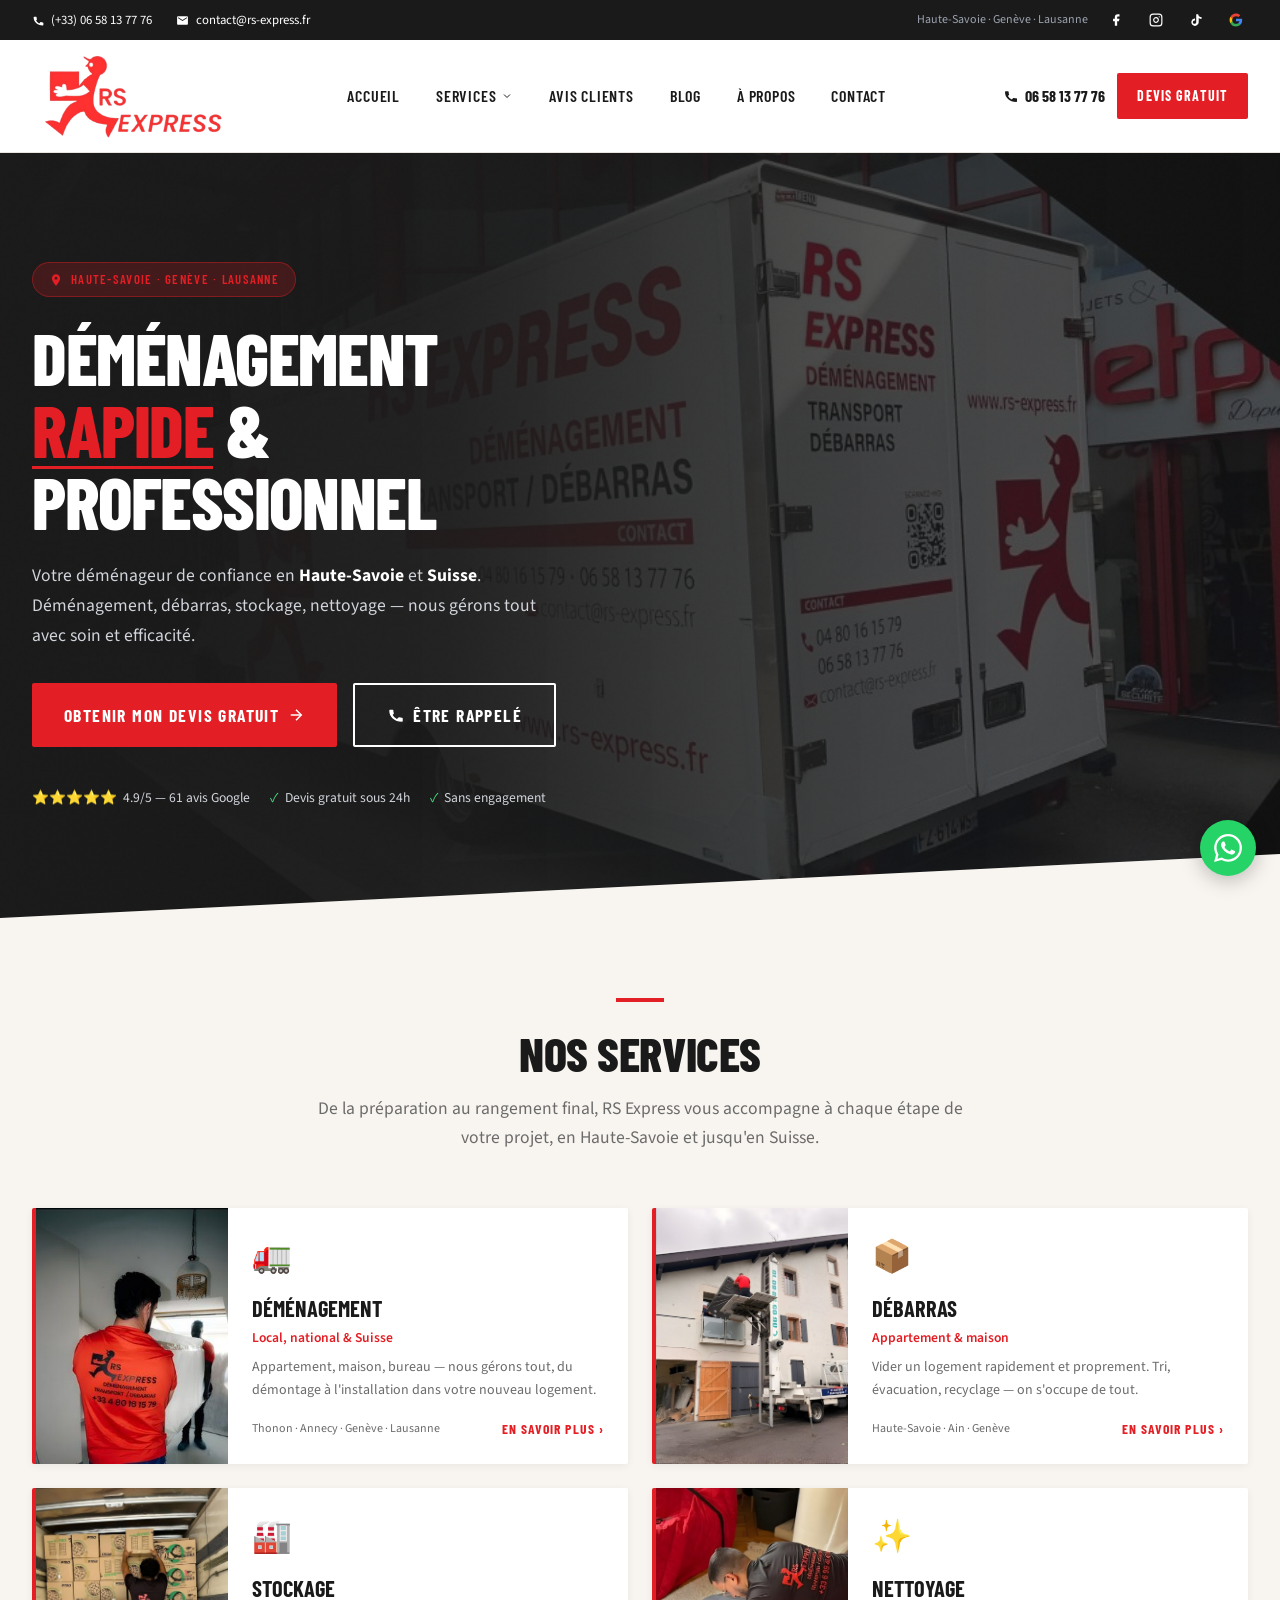
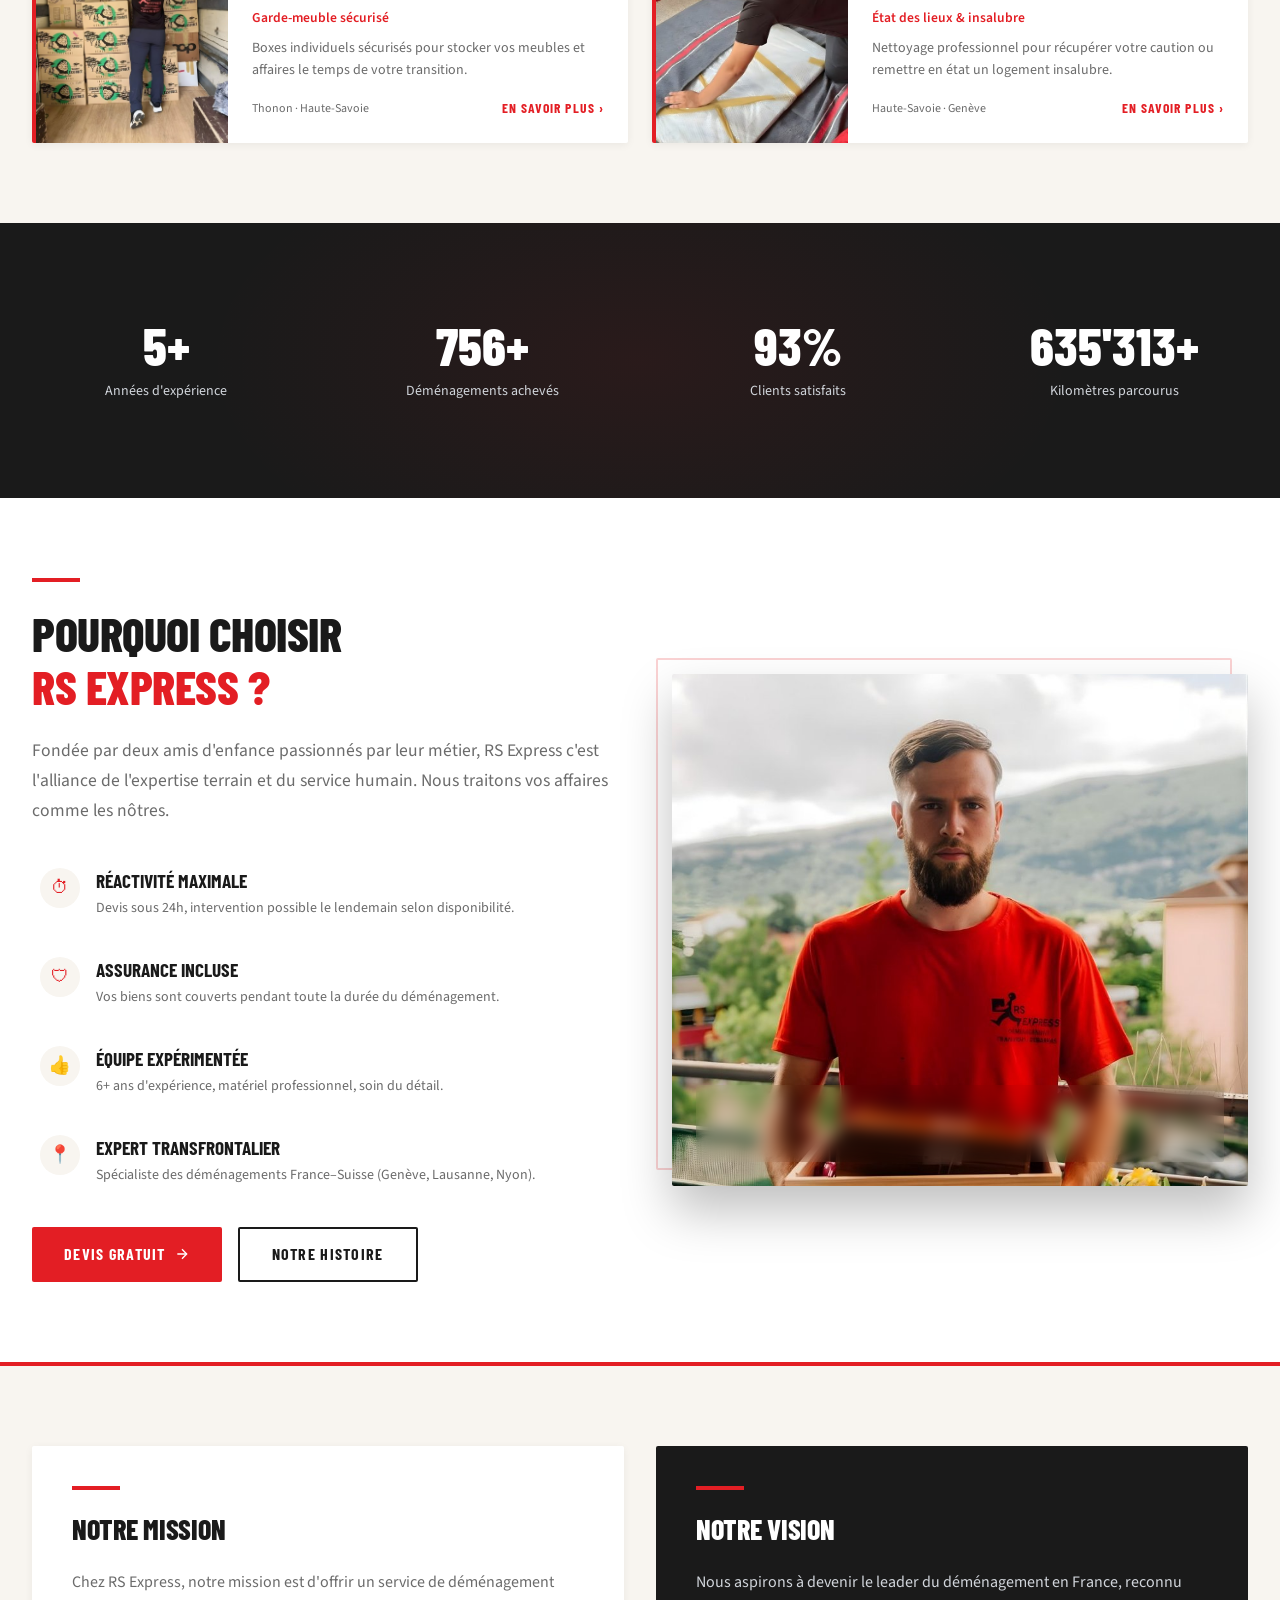
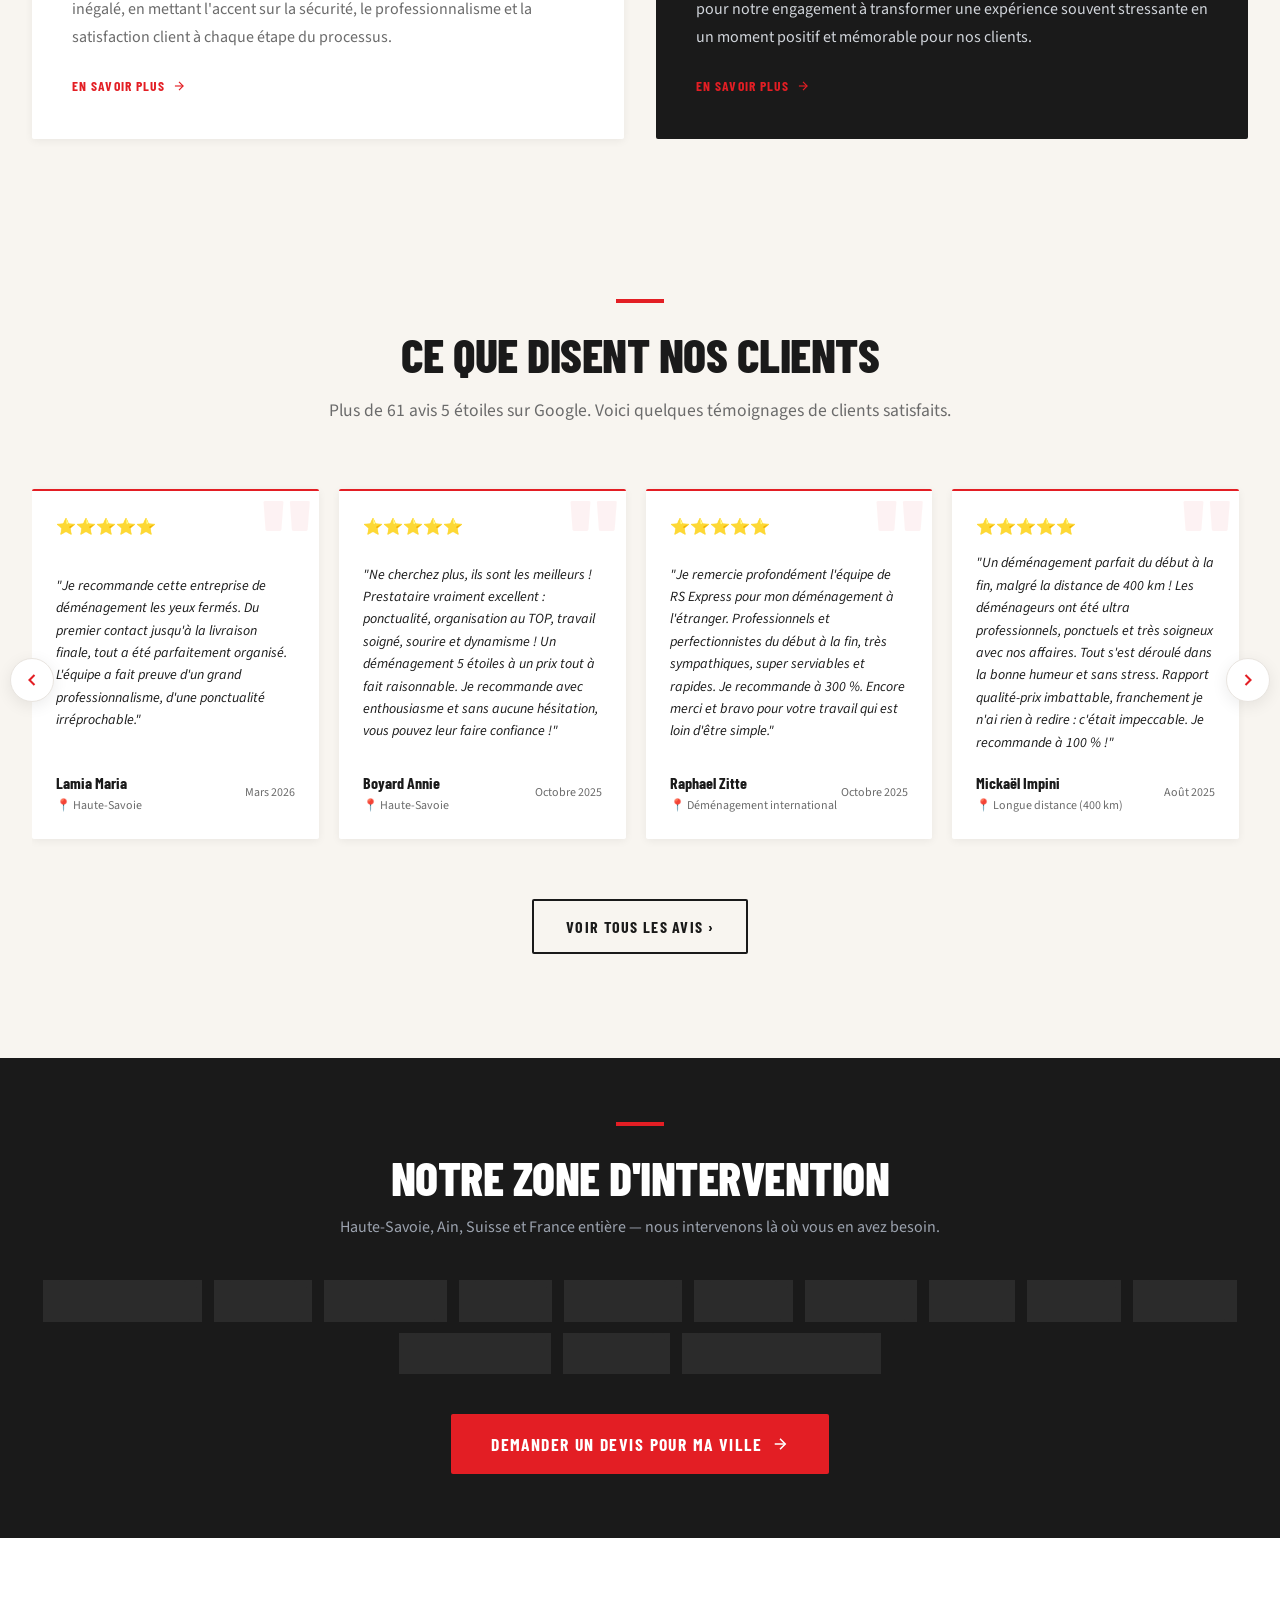
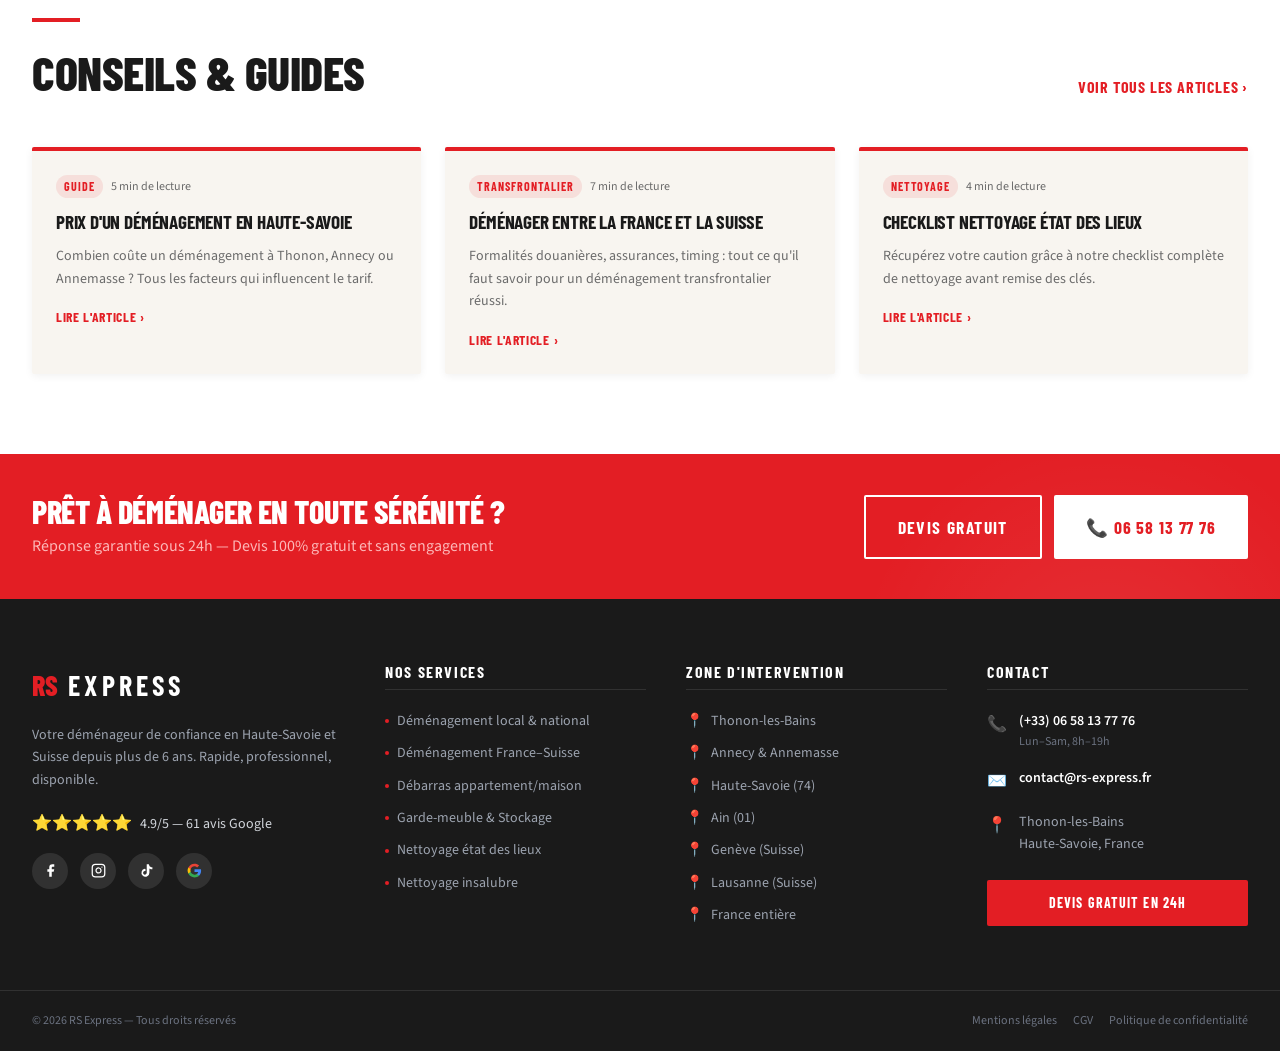
==== index.html @ 76a72b55 "Add files via upload" ====
<!DOCTYPE html>
<html lang="fr">
<head>
  <meta charset="UTF-8" />
  <meta name="viewport" content="width=device-width, initial-scale=1.0" />
  <title>RS Express — Déménagement Haute-Savoie & Suisse | Thonon, Annecy, Genève</title>
  <meta name="description" content="RS Express, votre déménageur professionnel en Haute-Savoie et Suisse. Déménagement, débarras, stockage, nettoyage. Devis gratuit sous 24h. Thonon-les-Bains, Annecy, Genève, Lausanne." />
  <link rel="preconnect" href="https://fonts.googleapis.com" />
  <link rel="preconnect" href="https://fonts.gstatic.com" crossorigin />
  <link href="https://fonts.googleapis.com/css2?family=Barlow+Condensed:wght@600;700;800&family=Source+Sans+3:wght@400;500;600&display=swap" rel="stylesheet" />
  <style>
    :root {
      --rs-red: #E31E24;
      --rs-red-dark: #B91519;
      --rs-cream: #F8F5F0;
      --rs-anthracite: #1A1A1A;
      --rs-gold: #C8A96E;
      --rs-gray: #6B6B6B;
      --rs-light-gray: #E8E4DF;
    }

    *, *::before, *::after { box-sizing: border-box; margin: 0; padding: 0; }

    html { scroll-behavior: smooth; }

    body {
      font-family: 'Source Sans 3', sans-serif;
      font-size: 16px;
      line-height: 1.6;
      color: var(--rs-anthracite);
      background: #fff;
      overflow-x: hidden;
    }

    ::selection { background: var(--rs-red); color: white; }

    /* ---- SCROLL PROGRESS BAR ---- */
    .scroll-progress {
      position: fixed;
      top: 0;
      left: 0;
      height: 3px;
      background: linear-gradient(90deg, var(--rs-red), var(--rs-red-dark));
      width: 0%;
      z-index: 200;
      transition: width 0.1s ease-out;
      box-shadow: 0 0 10px rgba(227, 30, 36, 0.4);
    }

    /* ---- REVEAL ANIMATIONS ---- */
    .reveal {
      opacity: 0;
      transform: translateY(30px);
      transition: opacity 0.8s cubic-bezier(0.16, 1, 0.3, 1), transform 0.8s cubic-bezier(0.16, 1, 0.3, 1);
    }
    .reveal.visible { opacity: 1; transform: translateY(0); }
    .reveal-left {
      opacity: 0;
      transform: translateX(-40px);
      transition: opacity 0.9s cubic-bezier(0.16, 1, 0.3, 1), transform 0.9s cubic-bezier(0.16, 1, 0.3, 1);
    }
    .reveal-left.visible { opacity: 1; transform: translateX(0); }
    .reveal-right {
      opacity: 0;
      transform: translateX(40px);
      transition: opacity 0.9s cubic-bezier(0.16, 1, 0.3, 1), transform 0.9s cubic-bezier(0.16, 1, 0.3, 1);
    }
    .reveal-right.visible { opacity: 1; transform: translateX(0); }
    .reveal-scale {
      opacity: 0;
      transform: scale(0.94);
      transition: opacity 0.7s cubic-bezier(0.16, 1, 0.3, 1), transform 0.7s cubic-bezier(0.16, 1, 0.3, 1);
    }
    .reveal-scale.visible { opacity: 1; transform: scale(1); }

    .stagger-1 { transition-delay: 0.08s; }
    .stagger-2 { transition-delay: 0.16s; }
    .stagger-3 { transition-delay: 0.24s; }
    .stagger-4 { transition-delay: 0.32s; }

    @media (prefers-reduced-motion: reduce) {
      .reveal, .reveal-left, .reveal-right, .reveal-scale { opacity: 1; transform: none; transition: none; }
    }

    h1, h2, h3, h4, h5, h6 {
      font-family: 'Barlow Condensed', sans-serif;
      font-weight: 700;
      line-height: 1.1;
      letter-spacing: -0.01em;
    }

    a { text-decoration: none; color: inherit; }
    img { max-width: 100%; display: block; }

    .container {
      width: 100%;
      max-width: 1280px;
      margin: 0 auto;
      padding: 0 1rem;
    }

    @media (min-width: 640px) { .container { padding: 0 1.5rem; } }
    @media (min-width: 1024px) { .container { padding: 0 2rem; } }

    /* ---- BUTTONS ---- */
    .btn-primary {
      position: relative;
      background-color: var(--rs-red);
      color: white;
      font-family: 'Barlow Condensed', sans-serif;
      font-weight: 700;
      font-size: 1rem;
      letter-spacing: 0.08em;
      text-transform: uppercase;
      padding: 0.875rem 2rem;
      border-radius: 2px;
      transition: all 0.3s cubic-bezier(0.16, 1, 0.3, 1);
      display: inline-flex;
      align-items: center;
      gap: 0.5rem;
      border: none;
      cursor: pointer;
      overflow: hidden;
      isolation: isolate;
    }
    .btn-primary::before {
      content: '';
      position: absolute;
      top: 0;
      left: -100%;
      width: 100%;
      height: 100%;
      background: linear-gradient(90deg, transparent, rgba(255,255,255,0.25), transparent);
      transition: left 0.6s ease;
      z-index: -1;
    }
    .btn-primary:hover {
      background-color: var(--rs-red-dark);
      transform: translateY(-2px);
      box-shadow: 0 8px 24px rgba(227,30,36,0.4);
    }
    .btn-primary:hover::before { left: 100%; }
    .btn-primary:active { transform: translateY(0); }
    .btn-primary svg { transition: transform 0.3s ease; }
    .btn-primary:hover svg { transform: translateX(4px); }

    .btn-secondary {
      position: relative;
      background-color: transparent;
      color: var(--rs-anthracite);
      font-family: 'Barlow Condensed', sans-serif;
      font-weight: 700;
      font-size: 1rem;
      letter-spacing: 0.08em;
      text-transform: uppercase;
      padding: 0.8rem 2rem;
      border-radius: 2px;
      border: 2px solid var(--rs-anthracite);
      transition: all 0.3s cubic-bezier(0.16, 1, 0.3, 1);
      display: inline-flex;
      align-items: center;
      gap: 0.5rem;
      cursor: pointer;
      overflow: hidden;
      z-index: 1;
    }
    .btn-secondary::before {
      content: '';
      position: absolute;
      inset: 0;
      background: var(--rs-anthracite);
      transform: scaleX(0);
      transform-origin: right;
      transition: transform 0.4s cubic-bezier(0.16, 1, 0.3, 1);
      z-index: -1;
    }
    .btn-secondary:hover { color: white; transform: translateY(-2px); }
    .btn-secondary:hover::before { transform: scaleX(1); transform-origin: left; }

    .btn-outline-white {
      position: relative;
      background-color: transparent;
      color: white;
      font-family: 'Barlow Condensed', sans-serif;
      font-weight: 700;
      font-size: 1rem;
      letter-spacing: 0.08em;
      text-transform: uppercase;
      padding: 0.8rem 2rem;
      border-radius: 2px;
      border: 2px solid white;
      transition: all 0.3s cubic-bezier(0.16, 1, 0.3, 1);
      display: inline-flex;
      align-items: center;
      gap: 0.5rem;
      cursor: pointer;
      overflow: hidden;
      z-index: 1;
    }
    .btn-outline-white::before {
      content: '';
      position: absolute;
      inset: 0;
      background: white;
      transform: scaleX(0);
      transform-origin: right;
      transition: transform 0.4s cubic-bezier(0.16, 1, 0.3, 1);
      z-index: -1;
    }
    .btn-outline-white:hover { color: var(--rs-anthracite); transform: translateY(-2px); }
    .btn-outline-white:hover::before { transform: scaleX(1); transform-origin: left; }

    @keyframes pulse-red {
      0%, 100% { box-shadow: 0 0 0 0 rgba(227,30,36,0.5), 0 4px 16px rgba(227,30,36,0.2); }
      50% { box-shadow: 0 0 0 12px rgba(227,30,36,0), 0 4px 16px rgba(227,30,36,0.2); }
    }
    .btn-pulse { animation: pulse-red 2.5s ease-in-out infinite; }
    .btn-pulse:hover { animation-play-state: paused; }

    /* ---- TOPBAR ---- */
    .topbar {
      background: var(--rs-anthracite);
      color: white;
      font-size: 0.8rem;
      padding: 0.5rem 0;
      display: none;
    }
    @media (min-width: 768px) { .topbar { display: block; } }
    .topbar .inner {
      display: flex;
      align-items: center;
      justify-content: space-between;
    }
    .topbar a {
      display: inline-flex;
      align-items: center;
      gap: 0.4rem;
      transition: color 0.2s;
      color: white;
    }
    .topbar a:hover { color: var(--rs-red); }
    .topbar-left { display: flex; gap: 1.5rem; align-items: center; }
    .topbar-right { display: flex; align-items: center; gap: 1rem; }
    .topbar-region { color: #9ca3af; font-size: 0.75rem; }
    .topbar-social {
      display: inline-flex;
      align-items: center;
      justify-content: center;
      width: 24px;
      height: 24px;
      border-radius: 50%;
      color: white;
      transition: color 0.25s ease, transform 0.25s ease;
    }
    .topbar-social:hover {
      color: var(--rs-red);
      transform: translateY(-2px);
    }
    .topbar-social.topbar-google:hover {
      transform: translateY(-2px) scale(1.08);
    }

    /* ---- NAVBAR ---- */
    .navbar {
      background: rgba(255,255,255,0.98);
      backdrop-filter: blur(12px);
      border-bottom: 1px solid var(--rs-light-gray);
      position: sticky;
      top: 0;
      z-index: 50;
      transition: box-shadow 0.4s ease, background 0.4s ease;
    }
    .navbar.scrolled {
      box-shadow: 0 4px 24px rgba(0,0,0,0.08);
      border-bottom-color: transparent;
      background: rgba(255,255,255,0.95);
    }
    .navbar-inner {
      display: flex;
      align-items: center;
      justify-content: space-between;
      height: 5rem;
    }
    @media (min-width: 768px) { .navbar-inner { height: 7rem; } }
    .logo img { height: 3.5rem; }
    @media (min-width: 768px) { .logo img { height: 5.5rem; } }

    .nav-links {
      display: none;
      align-items: center;
      gap: 0.25rem;
      list-style: none;
    }
    @media (min-width: 1024px) { .nav-links { display: flex; } }
    .nav-links li { display: flex; align-items: center; }
    .nav-links a {
      position: relative;
      display: inline-flex;
      align-items: center;
      padding: 0.5rem 1rem;
      font-family: 'Barlow Condensed', sans-serif;
      font-weight: 600;
      font-size: 1rem;
      line-height: 1;
      letter-spacing: 0.05em;
      text-transform: uppercase;
      color: var(--rs-anthracite);
      transition: color 0.25s ease;
    }
    .nav-links a::after {
      content: '';
      position: absolute;
      left: 1rem;
      right: 1rem;
      bottom: 0.25rem;
      height: 2px;
      background: var(--rs-red);
      transform: scaleX(0);
      transform-origin: center;
      transition: transform 0.3s cubic-bezier(0.16, 1, 0.3, 1);
    }
    .nav-links a:hover, .nav-links a.active { color: var(--rs-red); }
    .nav-links a:hover::after, .nav-links a.active::after { transform: scaleX(1); }

    .dropdown { position: relative; display: flex; align-items: center; }
    .dropdown-btn {
      padding: 0.5rem 1rem;
      font-family: 'Barlow Condensed', sans-serif;
      font-weight: 600;
      font-size: 1rem;
      line-height: 1;
      letter-spacing: 0.05em;
      text-transform: uppercase;
      color: var(--rs-anthracite);
      background: none;
      border: none;
      cursor: pointer;
      display: inline-flex;
      align-items: center;
      gap: 0.3rem;
      transition: color 0.2s;
      margin: 0;
    }
    .dropdown-btn:hover { color: var(--rs-red); }
    .dropdown-menu {
      display: none;
      position: absolute;
      top: 100%;
      left: 0;
      background: white;
      box-shadow: 0 8px 32px rgba(0,0,0,0.12);
      border-top: 2px solid var(--rs-red);
      min-width: 200px;
      z-index: 100;
    }
    .dropdown:hover .dropdown-menu { display: block; }
    .dropdown-menu a {
      display: block;
      padding: 0.75rem 1.25rem;
      font-family: 'Barlow Condensed', sans-serif;
      font-weight: 600;
      font-size: 1rem;
      text-transform: uppercase;
      letter-spacing: 0.05em;
      color: var(--rs-anthracite);
      border-bottom: 1px solid var(--rs-light-gray);
      transition: all 0.15s;
    }
    .dropdown-menu a:last-child { border-bottom: none; }
    .dropdown-menu a:hover { background: var(--rs-cream); color: var(--rs-red); }

    .nav-cta {
      display: none;
      align-items: center;
      gap: 0.75rem;
    }
    @media (min-width: 1024px) { .nav-cta { display: flex; } }
    .nav-phone {
      display: flex;
      align-items: center;
      gap: 0.4rem;
      font-family: 'Barlow Condensed', sans-serif;
      font-weight: 700;
      font-size: 1rem;
      color: var(--rs-anthracite);
      transition: color 0.2s;
    }
    .nav-phone:hover { color: var(--rs-red); }

    .mobile-btns {
      display: flex;
      align-items: center;
      gap: 0.75rem;
    }
    @media (min-width: 1024px) { .mobile-btns { display: none; } }
    .mobile-call {
      width: 2.5rem;
      height: 2.5rem;
      border-radius: 50%;
      background: var(--rs-red);
      color: white;
      display: flex;
      align-items: center;
      justify-content: center;
    }
    .hamburger {
      background: none;
      border: none;
      cursor: pointer;
      padding: 0.25rem;
      color: var(--rs-anthracite);
    }

    .mobile-menu {
      display: none;
      background: white;
      border-top: 1px solid var(--rs-light-gray);
      padding: 1rem 0;
    }
    .mobile-menu.open { display: block; }
    .mobile-menu a {
      display: block;
      padding: 0.75rem 1.5rem;
      font-family: 'Barlow Condensed', sans-serif;
      font-weight: 600;
      font-size: 1.1rem;
      text-transform: uppercase;
      letter-spacing: 0.05em;
      color: var(--rs-anthracite);
      transition: all 0.15s;
    }
    .mobile-menu a:hover { color: var(--rs-red); background: var(--rs-cream); }
    .mobile-menu .sub-label {
      padding: 0.5rem 1.5rem;
      font-family: 'Barlow Condensed', sans-serif;
      font-weight: 700;
      font-size: 0.7rem;
      letter-spacing: 0.15em;
      text-transform: uppercase;
      color: var(--rs-gray);
    }
    .mobile-menu a.indent { padding-left: 2.5rem; }
    .mobile-menu-cta {
      padding: 1rem 1.5rem;
      display: flex;
      flex-direction: column;
      gap: 0.75rem;
    }

    /* ---- HERO ---- */
    .hero {
      position: relative;
      min-height: 85vh;
      display: flex;
      align-items: center;
      overflow: hidden;
      background: var(--rs-anthracite);
    }
    .hero-bg {
      position: absolute;
      inset: 0;
      will-change: transform;
    }
    .hero-bg img {
      width: 100%;
      height: 100%;
      object-fit: cover;
      object-position: center right;
      opacity: 0.55;
      transform: scale(1);
      animation: heroZoom 25s ease-in-out infinite alternate;
    }
    @keyframes heroZoom {
      from { transform: scale(1); }
      to { transform: scale(1.04); }
    }
    .hero-overlay {
      position: absolute;
      inset: 0;
      background: linear-gradient(to right, #1A1A1A 0%, rgba(26,26,26,0.92) 35%, rgba(26,26,26,0.55) 70%, rgba(26,26,26,0.3) 100%);
    }
    /* Noise texture overlay for depth */
    .hero::after {
      content: '';
      position: absolute;
      inset: 0;
      background-image: url("data:image/svg+xml,%3Csvg viewBox='0 0 200 200' xmlns='http://www.w3.org/2000/svg'%3E%3Cfilter id='n'%3E%3CfeTurbulence type='fractalNoise' baseFrequency='0.9'/%3E%3C/filter%3E%3Crect width='100%25' height='100%25' filter='url(%23n)' opacity='0.4'/%3E%3C/svg%3E");
      opacity: 0.06;
      pointer-events: none;
      mix-blend-mode: overlay;
    }
    .hero-content {
      position: relative;
      z-index: 10;
      padding: 5rem 0;
      max-width: 42rem;
    }
    @keyframes fadeInUp {
      from { opacity: 0; transform: translateY(30px); }
      to { opacity: 1; transform: translateY(0); }
    }
    .hero-badge {
      display: inline-flex;
      align-items: center;
      gap: 0.5rem;
      background: rgba(227,30,36,0.2);
      border: 1px solid rgba(227,30,36,0.4);
      color: var(--rs-red);
      padding: 0.375rem 1rem;
      border-radius: 9999px;
      font-size: 0.8rem;
      font-family: 'Barlow Condensed', sans-serif;
      font-weight: 600;
      letter-spacing: 0.1em;
      text-transform: uppercase;
      margin-bottom: 1.5rem;
      opacity: 0;
      animation: fadeInUp 0.8s cubic-bezier(0.16, 1, 0.3, 1) 0.1s forwards;
      backdrop-filter: blur(4px);
    }
    .hero h1 {
      font-family: 'Barlow Condensed', sans-serif;
      font-weight: 800;
      font-size: clamp(2.8rem, 6vw, 4.5rem);
      color: white;
      line-height: 1;
      text-transform: uppercase;
      letter-spacing: -0.02em;
      margin-bottom: 1.5rem;
      opacity: 0;
      animation: fadeInUp 0.9s cubic-bezier(0.16, 1, 0.3, 1) 0.25s forwards;
    }
    .hero h1 span {
      color: var(--rs-red);
      display: inline-block;
      position: relative;
    }
    .hero h1 span::after {
      content: '';
      position: absolute;
      left: 0;
      right: 0;
      bottom: -4px;
      height: 3px;
      background: var(--rs-red);
      transform: scaleX(0);
      transform-origin: left;
      animation: underline 0.8s cubic-bezier(0.16, 1, 0.3, 1) 1.2s forwards;
    }
    @keyframes underline {
      to { transform: scaleX(1); }
    }
    .hero-desc {
      color: #d1d5db;
      font-size: 1.1rem;
      line-height: 1.7;
      margin-bottom: 2rem;
      max-width: 32rem;
      opacity: 0;
      animation: fadeInUp 0.9s cubic-bezier(0.16, 1, 0.3, 1) 0.45s forwards;
    }
    .hero-desc strong { color: white; }
    .hero-btns {
      display: flex;
      flex-wrap: wrap;
      gap: 1rem;
      margin-bottom: 2.5rem;
      opacity: 0;
      animation: fadeInUp 0.9s cubic-bezier(0.16, 1, 0.3, 1) 0.6s forwards;
    }
    .hero-trust {
      display: flex;
      flex-wrap: wrap;
      gap: 1.25rem;
      opacity: 0;
      animation: fadeInUp 0.9s cubic-bezier(0.16, 1, 0.3, 1) 0.75s forwards;
    }
    .trust-item {
      display: flex;
      align-items: center;
      gap: 0.4rem;
      color: #d1d5db;
      font-size: 0.85rem;
    }
    .stars-sm { display: flex; gap: 1px; }
    .star { color: var(--rs-gold); font-size: 0.75rem; }
    .check-icon { color: #4ade80; font-size: 0.85rem; }

    .hero-diagonal {
      position: absolute;
      bottom: 0;
      left: 0;
      right: 0;
      height: 4rem;
      background: var(--rs-cream);
      clip-path: polygon(0 100%, 100% 0, 100% 100%);
    }

    /* ---- SECTION HEADINGS ---- */
    .section-accent {
      display: inline-block;
      background: var(--rs-red);
      height: 4px;
      width: 3rem;
      margin-bottom: 1rem;
      transform-origin: left;
      animation: accentGrow 0.8s cubic-bezier(0.16, 1, 0.3, 1) forwards;
    }
    @keyframes accentGrow {
      from { transform: scaleX(0); }
      to { transform: scaleX(1); }
    }
    .section-title {
      font-family: 'Barlow Condensed', sans-serif;
      font-weight: 800;
      font-size: clamp(2rem, 4vw, 3rem);
      text-transform: uppercase;
      letter-spacing: -0.01em;
    }

    /* ---- SERVICES ---- */
    .services-section { background: var(--rs-cream); padding: 5rem 0; }
    .section-header { text-align: center; margin-bottom: 3.5rem; }
    .section-subtitle {
      color: var(--rs-gray);
      font-size: 1.1rem;
      max-width: 42rem;
      margin: 1rem auto 0;
    }
    .services-grid {
      display: grid;
      grid-template-columns: 1fr;
      gap: 1.5rem;
    }
    @media (min-width: 768px) { .services-grid { grid-template-columns: 1fr 1fr; } }

    .service-card {
      position: relative;
      background: white;
      border-left: 4px solid var(--rs-red);
      display: flex;
      overflow: hidden;
      border-radius: 2px;
      box-shadow: 0 2px 8px rgba(0,0,0,0.06);
      transition: transform 0.4s cubic-bezier(0.16, 1, 0.3, 1), box-shadow 0.4s cubic-bezier(0.16, 1, 0.3, 1);
      cursor: pointer;
    }
    .service-card::before {
      content: '';
      position: absolute;
      top: 0;
      left: -4px;
      width: 4px;
      height: 0;
      background: linear-gradient(to bottom, var(--rs-red), var(--rs-gold));
      transition: height 0.5s cubic-bezier(0.16, 1, 0.3, 1);
    }
    .service-card:hover {
      transform: translateY(-6px);
      box-shadow: 0 20px 40px rgba(0,0,0,0.12);
    }
    .service-card:hover::before { height: 100%; }
    .service-img {
      width: 12rem;
      flex-shrink: 0;
      overflow: hidden;
      position: relative;
    }
    .service-img::after {
      content: '';
      position: absolute;
      inset: 0;
      background: linear-gradient(135deg, rgba(227,30,36,0) 0%, rgba(227,30,36,0.25) 100%);
      opacity: 0;
      transition: opacity 0.4s ease;
    }
    .service-card:hover .service-img::after { opacity: 1; }
    .service-img img {
      width: 100%;
      height: 100%;
      object-fit: cover;
      transition: transform 0.7s cubic-bezier(0.16, 1, 0.3, 1);
    }
    .service-card:hover .service-img img { transform: scale(1.08); }
    .service-body {
      padding: 1.5rem;
      display: flex;
      flex-direction: column;
      justify-content: space-between;
      flex: 1;
    }
    .service-icon { color: var(--rs-red); font-size: 2rem; margin-bottom: 0.5rem; }
    .service-name {
      font-family: 'Barlow Condensed', sans-serif;
      font-weight: 700;
      font-size: 1.4rem;
      text-transform: uppercase;
      color: var(--rs-anthracite);
    }
    .service-sub { color: var(--rs-red); font-size: 0.85rem; font-weight: 600; margin-bottom: 0.5rem; }
    .service-desc { color: var(--rs-gray); font-size: 0.875rem; line-height: 1.6; }
    .service-footer {
      display: flex;
      align-items: center;
      justify-content: space-between;
      margin-top: 1rem;
    }
    .service-keywords { font-size: 0.75rem; color: var(--rs-gray); }
    .service-link {
      display: flex;
      align-items: center;
      gap: 0.25rem;
      color: var(--rs-red);
      font-family: 'Barlow Condensed', sans-serif;
      font-weight: 700;
      font-size: 0.85rem;
      text-transform: uppercase;
      letter-spacing: 0.08em;
      transition: gap 0.2s;
    }
    .service-card:hover .service-link { gap: 0.5rem; }

    /* ---- STATS ---- */
    .stats-section {
      position: relative;
      background: var(--rs-anthracite);
      padding: 5rem 0;
      overflow: hidden;
    }
    .stats-section::before {
      content: '';
      position: absolute;
      top: 50%;
      left: 50%;
      transform: translate(-50%, -50%);
      width: 80%;
      height: 200%;
      background: radial-gradient(ellipse at center, rgba(227,30,36,0.08) 0%, transparent 60%);
      pointer-events: none;
    }
    .stats-section > .container { position: relative; z-index: 1; }
    .stats-grid {
      display: grid;
      grid-template-columns: 1fr 1fr;
      gap: 2rem 3rem;
    }
    @media (min-width: 768px) { .stats-grid { grid-template-columns: repeat(4, 1fr); } }
    .stat-item {
      text-align: center;
      position: relative;
      padding: 1rem;
    }
    .stat-item::after {
      content: '';
      position: absolute;
      bottom: 0;
      left: 50%;
      transform: translateX(-50%);
      width: 0;
      height: 2px;
      background: var(--rs-red);
      transition: width 0.4s ease;
    }
    .stat-item:hover::after { width: 40px; }
    .stat-value {
      font-family: 'Barlow Condensed', sans-serif;
      font-weight: 800;
      font-size: clamp(2.2rem, 4.5vw, 3.3rem);
      color: white;
      line-height: 1;
      transition: color 0.3s ease, transform 0.3s ease;
      white-space: nowrap;
    }
    .stat-item:hover .stat-value { color: var(--rs-red); transform: scale(1.05); }
    .stat-label { color: #d1d5db; font-size: 0.875rem; margin-top: 0.5rem; }

    /* ---- WHY US ---- */
    .why-section { background: white; padding: 5rem 0; }
    .why-grid {
      display: grid;
      grid-template-columns: 1fr;
      gap: 4rem;
      align-items: center;
    }
    @media (min-width: 1024px) { .why-grid { grid-template-columns: 1fr 1fr; } }
    .why-desc { color: var(--rs-gray); font-size: 1.1rem; line-height: 1.7; margin-bottom: 2rem; }
    .why-items { display: flex; flex-direction: column; gap: 1.25rem; }
    .why-item {
      display: flex;
      align-items: flex-start;
      gap: 1rem;
      padding: 0.5rem;
      border-radius: 2px;
      transition: background 0.3s ease, transform 0.3s ease;
    }
    .why-item:hover {
      background: var(--rs-cream);
      transform: translateX(4px);
    }
    .why-icon-wrap {
      width: 2.5rem;
      height: 2.5rem;
      border-radius: 50%;
      background: var(--rs-cream);
      display: flex;
      align-items: center;
      justify-content: center;
      flex-shrink: 0;
      margin-top: 0.125rem;
      color: var(--rs-red);
      font-size: 1.1rem;
      transition: background 0.3s ease, transform 0.4s cubic-bezier(0.16, 1, 0.3, 1);
    }
    .why-item:hover .why-icon-wrap {
      background: var(--rs-red);
      color: white;
      transform: scale(1.1) rotate(-5deg);
    }
    .why-item-title {
      font-family: 'Barlow Condensed', sans-serif;
      font-weight: 700;
      font-size: 1.2rem;
      text-transform: uppercase;
      color: var(--rs-anthracite);
    }
    .why-item-desc { color: var(--rs-gray); font-size: 0.875rem; }
    .why-btns { display: flex; gap: 1rem; flex-wrap: wrap; margin-top: 2rem; }

    .why-img-wrap {
      position: relative;
      transition: transform 0.5s cubic-bezier(0.16, 1, 0.3, 1);
    }
    .why-img-wrap:hover { transform: translateY(-4px); }
    .why-img-border {
      position: absolute;
      top: -1rem;
      left: -1rem;
      right: 1rem;
      bottom: 1rem;
      border: 2px solid var(--rs-red);
      border-radius: 2px;
      opacity: 0.2;
      transition: all 0.5s cubic-bezier(0.16, 1, 0.3, 1);
    }
    .why-img-wrap:hover .why-img-border {
      top: -1.5rem;
      left: -1.5rem;
      opacity: 0.35;
    }
    .why-img-wrap img {
      width: 100%;
      height: 32rem;
      object-fit: cover;
      object-position: center 25%;
      border-radius: 2px;
      box-shadow: 0 25px 50px rgba(0,0,0,0.25);
      position: relative;
      z-index: 1;
    }
    .why-rating-card {
      position: absolute;
      bottom: 1.5rem;
      left: 1.5rem;
      right: 1.5rem;
      z-index: 2;
      background: rgba(255,255,255,0.97);
      backdrop-filter: blur(8px);
      padding: 1rem;
      border-radius: 2px;
      box-shadow: 0 8px 24px rgba(0,0,0,0.1);
      display: flex;
      align-items: center;
      gap: 0.75rem;
    }
    .rating-stars { display: flex; gap: 2px; }
    .rating-title { font-family: 'Barlow Condensed', sans-serif; font-weight: 700; font-size: 1rem; color: var(--rs-anthracite); }
    .rating-sub { font-size: 0.75rem; color: var(--rs-gray); }

    /* ---- MISSION/VISION ---- */
    .mv-section { background: var(--rs-cream); padding: 5rem 0; border-top: 4px solid var(--rs-red); }
    .mv-grid {
      display: grid;
      grid-template-columns: 1fr;
      gap: 2rem;
    }
    @media (min-width: 1024px) { .mv-grid { grid-template-columns: 1fr 1fr; } }
    .mv-card { padding: 2.5rem; border-radius: 2px; }
    .mv-card.light { background: white; box-shadow: 0 2px 8px rgba(0,0,0,0.06); }
    .mv-card.dark { background: var(--rs-anthracite); }
    .mv-card-title {
      font-family: 'Barlow Condensed', sans-serif;
      font-weight: 800;
      font-size: 1.75rem;
      text-transform: uppercase;
      letter-spacing: -0.01em;
      margin-bottom: 1.5rem;
    }
    .mv-card.light .mv-card-title { color: var(--rs-anthracite); }
    .mv-card.dark .mv-card-title { color: white; }
    .mv-card p { line-height: 1.7; }
    .mv-card.light p { color: var(--rs-gray); }
    .mv-card.dark p { color: #d1d5db; }
    .mv-card a { display: inline-flex; align-items: center; gap: 0.4rem; color: var(--rs-red); font-family: 'Barlow Condensed', sans-serif; font-weight: 700; font-size: 0.85rem; text-transform: uppercase; letter-spacing: 0.08em; margin-top: 1.5rem; transition: gap 0.2s; }
    .mv-card a:hover { gap: 0.75rem; }

    /* ---- TESTIMONIALS ---- */
    .testimonials-section { background: var(--rs-cream); padding: 5rem 0; }
    .reviews-grid {
      display: grid;
      grid-template-columns: 1fr;
      gap: 1.25rem;
    }
    @media (min-width: 768px) { .reviews-grid { grid-template-columns: 1fr 1fr; } }
    @media (min-width: 1024px) { .reviews-grid { grid-template-columns: repeat(4, 1fr); } }
    .review-card {
      position: relative;
      background: white;
      padding: 1.5rem;
      box-shadow: 0 2px 8px rgba(0,0,0,0.06);
      border-top: 2px solid var(--rs-red);
      border-radius: 2px;
      transition: transform 0.4s cubic-bezier(0.16, 1, 0.3, 1), box-shadow 0.4s cubic-bezier(0.16, 1, 0.3, 1);
      overflow: hidden;
    }
    .review-card::before {
      content: '"';
      position: absolute;
      top: -1rem;
      right: 0.5rem;
      font-family: 'Barlow Condensed', sans-serif;
      font-size: 8rem;
      font-weight: 800;
      color: var(--rs-red);
      opacity: 0.05;
      line-height: 1;
      transition: opacity 0.4s ease, transform 0.4s ease;
      pointer-events: none;
    }
    .review-card:hover {
      transform: translateY(-4px);
      box-shadow: 0 16px 32px rgba(0,0,0,0.1);
    }
    .review-card:hover::before { opacity: 0.12; transform: scale(1.1) rotate(-5deg); }
    .review-stars { display: flex; gap: 2px; margin-bottom: 0.75rem; }
    .review-text { color: var(--rs-anthracite); font-size: 0.875rem; line-height: 1.6; font-style: italic; margin-bottom: 1rem; }
    .review-footer { display: flex; align-items: center; justify-content: space-between; }
    .review-name { font-family: 'Barlow Condensed', sans-serif; font-weight: 700; font-size: 1rem; color: var(--rs-anthracite); }
    .review-loc { font-size: 0.75rem; color: var(--rs-gray); display: flex; align-items: center; gap: 0.25rem; }
    .review-date { font-size: 0.75rem; color: var(--rs-gray); }
    .reviews-cta { text-align: center; margin-top: 2.5rem; }

    /* ---- ZONE ---- */
    .zone-section { background: var(--rs-anthracite); padding: 4rem 0; }
    .zone-title { color: white; margin-bottom: 0.75rem; }
    .zone-sub { color: #9ca3af; margin-bottom: 2.5rem; }
    .zones-list { display: flex; flex-wrap: wrap; justify-content: center; gap: 0.75rem; margin-bottom: 2.5rem; }
    .zone-tag {
      padding: 0.5rem 1rem;
      background: rgba(255,255,255,0.08);
      color: #d1d5db;
      font-size: 0.875rem;
      border-radius: 9999px;
      border: 1px solid rgba(255,255,255,0.15);
      transition: all 0.3s cubic-bezier(0.16, 1, 0.3, 1);
      cursor: default;
      display: flex;
      align-items: center;
      gap: 0.3rem;
      backdrop-filter: blur(4px);
    }
    .zone-tag:hover {
      background: var(--rs-red);
      color: white;
      border-color: var(--rs-red);
      transform: translateY(-2px);
      box-shadow: 0 4px 12px rgba(227,30,36,0.35);
    }
    .zone-cta { text-align: center; }

    /* ---- BLOG ---- */
    .blog-section { background: white; padding: 5rem 0; }
    .blog-header { display: flex; align-items: flex-end; justify-content: space-between; margin-bottom: 3rem; flex-wrap: wrap; gap: 1rem; }
    .blog-all { display: flex; align-items: center; gap: 0.4rem; color: var(--rs-red); font-family: 'Barlow Condensed', sans-serif; font-weight: 700; text-transform: uppercase; letter-spacing: 0.05em; transition: gap 0.2s; }
    .blog-all:hover { gap: 0.75rem; }
    .blog-grid { display: grid; grid-template-columns: 1fr; gap: 1.5rem; }
    @media (min-width: 768px) { .blog-grid { grid-template-columns: repeat(3, 1fr); } }
    .blog-card {
      position: relative;
      background: var(--rs-cream);
      border-radius: 2px;
      overflow: hidden;
      box-shadow: 0 2px 8px rgba(0,0,0,0.06);
      transition: transform 0.4s cubic-bezier(0.16, 1, 0.3, 1), box-shadow 0.4s cubic-bezier(0.16, 1, 0.3, 1), background 0.3s ease;
    }
    .blog-card:hover {
      background: white;
      box-shadow: 0 16px 32px rgba(0,0,0,0.1);
      transform: translateY(-6px);
    }
    .blog-top {
      height: 4px;
      background: var(--rs-red);
      transition: background 0.4s ease;
    }
    .blog-card:hover .blog-top {
      background: linear-gradient(90deg, var(--rs-red), var(--rs-gold));
    }
    .blog-body { padding: 1.5rem; }
    .blog-meta { display: flex; align-items: center; gap: 0.5rem; margin-bottom: 0.75rem; }
    .blog-cat {
      font-size: 0.75rem;
      font-family: 'Barlow Condensed', sans-serif;
      font-weight: 700;
      text-transform: uppercase;
      letter-spacing: 0.08em;
      color: var(--rs-red);
      background: rgba(227,30,36,0.1);
      padding: 0.125rem 0.5rem;
      border-radius: 9999px;
    }
    .blog-time { font-size: 0.75rem; color: var(--rs-gray); }
    .blog-title {
      font-family: 'Barlow Condensed', sans-serif;
      font-weight: 700;
      font-size: 1.2rem;
      text-transform: uppercase;
      color: var(--rs-anthracite);
      margin-bottom: 0.75rem;
      line-height: 1.2;
      transition: color 0.2s;
    }
    .blog-card:hover .blog-title { color: var(--rs-red); }
    .blog-excerpt { color: var(--rs-gray); font-size: 0.875rem; line-height: 1.6; }
    .blog-read { display: flex; align-items: center; gap: 0.25rem; color: var(--rs-red); font-family: 'Barlow Condensed', sans-serif; font-weight: 700; font-size: 0.85rem; text-transform: uppercase; letter-spacing: 0.05em; margin-top: 1rem; }

    /* ---- FOOTER ---- */
    footer { background: var(--rs-anthracite); color: white; }
    .footer-cta {
      position: relative;
      background: var(--rs-red);
      padding: 2.5rem 0;
      overflow: hidden;
    }
    .footer-cta::before {
      content: '';
      position: absolute;
      top: -50%;
      right: -10%;
      width: 600px;
      height: 600px;
      background: radial-gradient(circle, rgba(255,255,255,0.08) 0%, transparent 60%);
      pointer-events: none;
    }
    .footer-cta > .container { position: relative; z-index: 1; }
    .footer-cta-inner {
      display: flex;
      flex-direction: column;
      gap: 1.5rem;
    }
    @media (min-width: 768px) { .footer-cta-inner { flex-direction: row; align-items: center; justify-content: space-between; } }
    .footer-cta h3 {
      font-family: 'Barlow Condensed', sans-serif;
      font-weight: 800;
      font-size: clamp(1.4rem, 3vw, 2rem);
      text-transform: uppercase;
    }
    .footer-cta p { color: rgba(255,200,200,0.9); margin-top: 0.25rem; }
    .footer-cta-btns { display: flex; flex-direction: column; gap: 0.75rem; flex-shrink: 0; }
    @media (min-width: 640px) { .footer-cta-btns { flex-direction: row; } }
    .footer-cta-phone {
      background: white;
      color: var(--rs-red);
      font-family: 'Barlow Condensed', sans-serif;
      font-weight: 700;
      font-size: 1.1rem;
      text-transform: uppercase;
      letter-spacing: 0.05em;
      padding: 1rem 2rem;
      border-radius: 2px;
      display: flex;
      align-items: center;
      gap: 0.5rem;
      transition: background 0.2s;
    }
    .footer-cta-phone:hover { background: var(--rs-cream); }

    .footer-main { padding: 4rem 0; }
    .footer-grid {
      display: grid;
      grid-template-columns: 1fr;
      gap: 2.5rem;
    }
    @media (min-width: 768px) { .footer-grid { grid-template-columns: 1fr 1fr; } }
    @media (min-width: 1024px) { .footer-grid { grid-template-columns: 1.2fr 1fr 1fr 1fr; } }

    .footer-brand-name {
      font-family: 'Barlow Condensed', sans-serif;
      font-size: 1.75rem;
      margin-bottom: 1rem;
    }
    .footer-brand-name .rs { color: var(--rs-red); font-weight: 800; }
    .footer-brand-name .express { font-weight: 700; letter-spacing: 0.15em; }
    .footer-about { color: #9ca3af; font-size: 0.875rem; line-height: 1.6; margin-bottom: 1.25rem; }
    .footer-rating { display: flex; align-items: center; gap: 0.5rem; margin-bottom: 1rem; }
    .footer-rating-stars { display: flex; gap: 2px; }
    .footer-rating-text { font-size: 0.875rem; color: #d1d5db; }
    .footer-socials { display: flex; gap: 0.75rem; }
    .footer-social {
      width: 2.25rem;
      height: 2.25rem;
      border-radius: 50%;
      background: rgba(255,255,255,0.1);
      display: flex;
      align-items: center;
      justify-content: center;
      transition: background 0.25s ease, transform 0.25s ease;
      color: white;
    }
    .footer-social:hover { background: var(--rs-red); transform: translateY(-3px); }
    .footer-social-google:hover { background: white; }

    .footer-col-title {
      font-family: 'Barlow Condensed', sans-serif;
      font-weight: 700;
      font-size: 1rem;
      text-transform: uppercase;
      letter-spacing: 0.1em;
      color: white;
      margin-bottom: 1.25rem;
      padding-bottom: 0.5rem;
      border-bottom: 1px solid rgba(255,255,255,0.1);
    }
    .footer-links { list-style: none; display: flex; flex-direction: column; gap: 0.625rem; }
    .footer-links a {
      display: flex;
      align-items: center;
      gap: 0.5rem;
      color: #9ca3af;
      font-size: 0.875rem;
      transition: color 0.25s ease, transform 0.25s ease;
    }
    .footer-links a:hover { color: white; transform: translateX(4px); }
    .footer-link-dot {
      width: 4px;
      height: 4px;
      border-radius: 50%;
      background: var(--rs-red);
      flex-shrink: 0;
      transition: width 0.25s ease;
    }
    .footer-links a:hover .footer-link-dot { width: 10px; }
    .footer-zone-items { display: flex; flex-direction: column; gap: 0.625rem; }
    .footer-zone-item { display: flex; align-items: center; gap: 0.5rem; color: #9ca3af; font-size: 0.875rem; }
    .footer-contact-items { display: flex; flex-direction: column; gap: 1rem; margin-bottom: 1.5rem; }
    .footer-contact-item { display: flex; align-items: flex-start; gap: 0.75rem; color: #9ca3af; transition: color 0.2s; }
    .footer-contact-item:hover { color: white; }
    .footer-contact-icon { color: var(--rs-red); flex-shrink: 0; margin-top: 2px; }
    .footer-contact-main { font-weight: 600; font-size: 0.875rem; color: white; }
    .footer-contact-sub { font-size: 0.75rem; color: #6b7280; }

    .footer-bottom {
      border-top: 1px solid rgba(255,255,255,0.1);
      padding: 1.25rem 0;
    }
    .footer-bottom-inner {
      display: flex;
      flex-direction: column;
      gap: 0.75rem;
      align-items: center;
      font-size: 0.75rem;
      color: #6b7280;
    }
    @media (min-width: 768px) { .footer-bottom-inner { flex-direction: row; justify-content: space-between; } }
    .footer-legal { display: flex; gap: 1rem; flex-wrap: wrap; }
    .footer-legal a { color: #6b7280; transition: color 0.2s; }
    .footer-legal a:hover { color: white; }

    /* ---- WHATSAPP ---- */
    @keyframes whatsappPulse {
      0%, 100% { box-shadow: 0 4px 20px rgba(37,211,102,0.4), 0 0 0 0 rgba(37,211,102,0.5); }
      50% { box-shadow: 0 4px 20px rgba(37,211,102,0.4), 0 0 0 14px rgba(37,211,102,0); }
    }
    .whatsapp-btn {
      position: fixed;
      bottom: 1.5rem;
      right: 1.5rem;
      z-index: 100;
      width: 3.5rem;
      height: 3.5rem;
      border-radius: 50%;
      background: #25D366;
      display: flex;
      align-items: center;
      justify-content: center;
      box-shadow: 0 4px 20px rgba(0,0,0,0.25);
      transition: transform 0.3s cubic-bezier(0.16, 1, 0.3, 1);
      animation: whatsappPulse 2.5s ease-in-out infinite;
    }
    .whatsapp-btn:hover { transform: scale(1.12) rotate(8deg); }

    /* ---- PAGE SECTIONS (for JS routing) ---- */
    .page { display: none; }
    .page.active { display: block; }

    /* ---- INNER PAGES ---- */
    .page-hero-dark {
      background: var(--rs-anthracite);
      padding: 5rem 0;
      text-align: center;
    }
    .page-hero-dark h1 {
      font-family: 'Barlow Condensed', sans-serif;
      font-weight: 800;
      font-size: clamp(2.5rem, 5vw, 3.5rem);
      color: white;
      text-transform: uppercase;
      letter-spacing: -0.01em;
      margin-bottom: 1rem;
    }
    .page-hero-dark p { color: #9ca3af; font-size: 1.1rem; max-width: 40rem; margin: 0 auto; }
    .page-hero-dark .rating-box {
      display: inline-flex;
      align-items: center;
      gap: 1rem;
      background: rgba(255,255,255,0.1);
      padding: 1.25rem 2rem;
      border-radius: 2px;
      margin-top: 2rem;
    }
    .page-hero-dark .big-number { font-family: 'Barlow Condensed', sans-serif; font-weight: 800; font-size: 3rem; color: white; }
    .page-hero-dark .on-5 { color: #9ca3af; font-size: 0.75rem; margin-top: 2px; }
    .divider { width: 1px; height: 3rem; background: rgba(255,255,255,0.2); }

    /* Services inner page */
    .service-hero {
      position: relative;
      min-height: 40vh;
      display: flex;
      align-items: center;
      background: var(--rs-anthracite);
      overflow: hidden;
    }
    .service-hero-bg { position: absolute; inset: 0; }
    .service-hero-bg img {
      width: 100%;
      height: 100%;
      object-fit: cover;
      object-position: center 30%;
      opacity: 0.35;
    }
    .service-hero-overlay { position: absolute; inset: 0; background: linear-gradient(to right, #1A1A1A, rgba(26,26,26,0.7)); }
    .service-hero-content { position: relative; z-index: 2; padding: 5rem 0; }

    /* ---- RAPPEL PAGE ---- */
    .rappel-hero {
      position: relative;
      background: linear-gradient(135deg, #1a1a1a 0%, #2a1e1e 100%);
      padding: 5.5rem 0 6rem;
      overflow: hidden;
    }
    .rappel-hero-bg {
      position: absolute;
      inset: 0;
      background:
        radial-gradient(ellipse at 20% 30%, rgba(227,30,36,0.12) 0%, transparent 50%),
        radial-gradient(ellipse at 80% 70%, rgba(227,30,36,0.08) 0%, transparent 55%);
      pointer-events: none;
    }
    .rappel-hero::after {
      content: '';
      position: absolute;
      inset: 0;
      background-image: url("data:image/svg+xml,%3Csvg viewBox='0 0 200 200' xmlns='http://www.w3.org/2000/svg'%3E%3Cfilter id='n'%3E%3CfeTurbulence type='fractalNoise' baseFrequency='0.9'/%3E%3C/filter%3E%3Crect width='100%25' height='100%25' filter='url(%23n)' opacity='0.4'/%3E%3C/svg%3E");
      opacity: 0.05;
      pointer-events: none;
      mix-blend-mode: overlay;
    }
    .rappel-hero-title {
      font-family: 'Barlow Condensed', sans-serif;
      font-weight: 800;
      font-size: clamp(2.25rem, 5vw, 3.75rem);
      color: white;
      text-transform: uppercase;
      letter-spacing: -0.015em;
      line-height: 1.05;
      margin-bottom: 1.5rem;
      max-width: 56rem;
      margin-left: auto;
      margin-right: auto;
    }
    .rappel-hero-sub {
      color: #d1d5db;
      font-size: 1.1rem;
      max-width: 38rem;
      margin: 0 auto;
      line-height: 1.6;
    }

    .rappel-section {
      background: var(--rs-cream);
      padding: 4rem 0 5rem;
    }

    .rappel-card {
      background: #FFF5F5;
      border: 1px solid rgba(227,30,36,0.15);
      border-radius: 4px;
      padding: 2rem;
      box-shadow: 0 8px 32px rgba(0,0,0,0.06);
      margin-top: 2.5rem;
    }
    @media (min-width: 640px) { .rappel-card { padding: 2.75rem; } }

    /* Phone input with country selector */
    .phone-input-group {
      display: flex;
      gap: 0;
      background: white;
      border: 1.5px solid transparent;
      border-radius: 3px;
      transition: border-color 0.25s ease, box-shadow 0.25s ease;
      overflow: visible;
      position: relative;
    }
    .phone-input-group:focus-within {
      border-color: var(--rs-red);
      box-shadow: 0 0 0 3px rgba(227,30,36,0.1);
    }
    .country-select {
      display: flex;
      align-items: center;
      gap: 0.4rem;
      padding: 0.875rem 0.9rem;
      border-right: 1px solid #E8E4DF;
      cursor: pointer;
      position: relative;
      user-select: none;
      transition: background 0.2s ease;
    }
    .country-select:hover { background: rgba(227,30,36,0.04); }
    .country-flag { font-size: 1.25rem; line-height: 1; }
    .country-code {
      font-family: 'Source Sans 3', sans-serif;
      font-weight: 600;
      font-size: 0.95rem;
      color: var(--rs-anthracite);
    }
    .country-dropdown {
      position: absolute;
      top: calc(100% + 6px);
      left: 0;
      background: white;
      border: 1px solid var(--rs-light-gray);
      border-radius: 3px;
      box-shadow: 0 12px 32px rgba(0,0,0,0.12);
      min-width: 240px;
      z-index: 20;
      display: none;
      overflow: hidden;
      animation: dropdownFadeIn 0.2s ease-out;
    }
    @keyframes dropdownFadeIn {
      from { opacity: 0; transform: translateY(-4px); }
      to { opacity: 1; transform: translateY(0); }
    }
    .country-select.open .country-dropdown { display: block; }
    .country-option {
      display: flex;
      align-items: center;
      gap: 0.75rem;
      padding: 0.75rem 1rem;
      cursor: pointer;
      transition: background 0.15s ease;
      border-bottom: 1px solid var(--rs-light-gray);
    }
    .country-option:last-child { border-bottom: none; }
    .country-option:hover { background: var(--rs-cream); }
    .country-option .country-name {
      flex: 1;
      font-family: 'Source Sans 3', sans-serif;
      font-size: 0.9rem;
      color: var(--rs-anthracite);
    }
    .country-code-muted {
      font-family: 'Source Sans 3', sans-serif;
      font-size: 0.85rem;
      color: var(--rs-gray);
    }
    .phone-input {
      border: none !important;
      box-shadow: none !important;
      background: transparent !important;
      flex: 1;
    }
    .phone-input:focus { border: none !important; box-shadow: none !important; }

    .rappel-submit {
      display: flex;
      flex-direction: column;
      align-items: flex-start;
      gap: 0.75rem;
      margin-top: 1.75rem;
      padding-top: 1.5rem;
      border-top: 1px solid rgba(227,30,36,0.15);
    }
    .rappel-fineprint {
      font-size: 0.8rem;
      color: var(--rs-gray);
    }

    .rappel-alt {
      margin-top: 2rem;
      background: white;
      border: 1px solid var(--rs-light-gray);
      border-radius: 3px;
      padding: 1.5rem 1.75rem;
      display: flex;
      flex-direction: column;
      gap: 1rem;
      align-items: flex-start;
    }
    @media (min-width: 640px) {
      .rappel-alt { flex-direction: row; align-items: center; justify-content: space-between; gap: 1.5rem; }
    }
    .rappel-alt-title {
      font-family: 'Barlow Condensed', sans-serif;
      font-weight: 700;
      font-size: 1.15rem;
      text-transform: uppercase;
      color: var(--rs-anthracite);
      margin-bottom: 0.25rem;
    }
    .rappel-alt-sub { font-size: 0.88rem; color: var(--rs-gray); }

    /* ---- TESTIMONIALS CAROUSEL ---- */
    .reviews-carousel {
      position: relative;
      margin-top: 2rem;
      padding: 0 0 1.5rem;
    }
    .reviews-track {
      display: flex;
      gap: 1.25rem;
      overflow-x: auto;
      scroll-behavior: smooth;
      scroll-snap-type: x mandatory;
      padding: 0.5rem 0.25rem 1.25rem;
      scrollbar-width: none;
      -ms-overflow-style: none;
    }
    .reviews-track::-webkit-scrollbar { display: none; }
    .carousel-item {
      flex: 0 0 calc(100% - 1rem);
      max-width: 360px;
      scroll-snap-align: start;
      min-height: 260px;
      display: flex;
      flex-direction: column;
      justify-content: space-between;
    }
    @media (min-width: 640px) {
      .carousel-item { flex: 0 0 calc(50% - 0.625rem); }
    }
    @media (min-width: 1024px) {
      .carousel-item { flex: 0 0 calc(33.333% - 0.85rem); }
    }
    @media (min-width: 1280px) {
      .carousel-item { flex: 0 0 calc(25% - 0.95rem); }
    }

    .carousel-arrow {
      position: absolute;
      top: 40%;
      transform: translateY(-50%);
      width: 44px;
      height: 44px;
      border-radius: 50%;
      background: white;
      border: 1.5px solid var(--rs-light-gray);
      color: var(--rs-red);
      display: flex;
      align-items: center;
      justify-content: center;
      cursor: pointer;
      z-index: 3;
      box-shadow: 0 4px 16px rgba(0,0,0,0.08);
      transition: all 0.25s cubic-bezier(0.16, 1, 0.3, 1);
    }
    .carousel-arrow:hover {
      background: var(--rs-red);
      color: white;
      border-color: var(--rs-red);
      transform: translateY(-50%) scale(1.08);
      box-shadow: 0 6px 20px rgba(227,30,36,0.35);
    }
    .carousel-arrow:active { transform: translateY(-50%) scale(0.95); }
    .carousel-prev { left: -8px; }
    .carousel-next { right: -8px; }
    @media (min-width: 1024px) {
      .carousel-prev { left: -22px; }
      .carousel-next { right: -22px; }
    }

    .carousel-dots {
      display: flex;
      justify-content: center;
      gap: 0.5rem;
      margin-top: 1rem;
    }
    .carousel-dot {
      width: 8px;
      height: 8px;
      border-radius: 50%;
      background: rgba(227,30,36,0.25);
      border: none;
      cursor: pointer;
      padding: 0;
      transition: all 0.3s cubic-bezier(0.16, 1, 0.3, 1);
    }
    .carousel-dot.active {
      background: var(--rs-red);
      width: 28px;
      border-radius: 4px;
    }
    .carousel-dot:hover { background: var(--rs-red); }
    .article-hero-dark {
      background: var(--rs-anthracite);
      padding: 4rem 0 5rem;
      position: relative;
      overflow: hidden;
    }
    .article-hero-dark::before {
      content: '';
      position: absolute;
      top: -50%;
      right: -15%;
      width: 700px;
      height: 700px;
      background: radial-gradient(circle, rgba(227,30,36,0.08) 0%, transparent 60%);
      pointer-events: none;
    }
    .article-hero-dark > .container { position: relative; z-index: 1; }
    .article-back {
      display: inline-flex;
      align-items: center;
      gap: 0.4rem;
      color: #9ca3af;
      font-family: 'Barlow Condensed', sans-serif;
      font-weight: 600;
      font-size: 0.85rem;
      letter-spacing: 0.05em;
      text-transform: uppercase;
      margin-bottom: 2rem;
      transition: color 0.25s ease, gap 0.25s ease;
    }
    .article-back:hover { color: var(--rs-red); gap: 0.75rem; }
    .article-meta-top { display: flex; gap: 0.75rem; margin-bottom: 1rem; align-items: center; flex-wrap: wrap; }
    .article-meta-top .blog-cat { color: var(--rs-red); background: rgba(227,30,36,0.15); border: 1px solid rgba(227,30,36,0.3); }
    .article-meta-top .blog-time { color: #9ca3af; }
    .article-title {
      font-family: 'Barlow Condensed', sans-serif;
      font-weight: 800;
      font-size: clamp(2rem, 4.5vw, 3.25rem);
      color: white;
      text-transform: uppercase;
      letter-spacing: -0.01em;
      line-height: 1.05;
      margin-bottom: 1rem;
      max-width: 50rem;
    }
    .article-subtitle {
      color: #d1d5db;
      font-size: 1.1rem;
      max-width: 42rem;
      line-height: 1.5;
    }

    .article-container { max-width: 780px; }
    .article-intro {
      font-size: 1.15rem;
      line-height: 1.75;
      color: var(--rs-anthracite);
      padding: 1.5rem 1.75rem;
      background: var(--rs-cream);
      border-left: 4px solid var(--rs-red);
      margin-bottom: 3rem;
      border-radius: 0 2px 2px 0;
      font-weight: 500;
    }
    .article-section { margin-bottom: 2.5rem; }
    .article-h2 {
      font-family: 'Barlow Condensed', sans-serif;
      font-weight: 700;
      font-size: clamp(1.35rem, 2.5vw, 1.75rem);
      color: var(--rs-anthracite);
      text-transform: uppercase;
      letter-spacing: -0.005em;
      margin-bottom: 1rem;
      padding-bottom: 0.5rem;
      border-bottom: 2px solid var(--rs-red);
      display: inline-block;
    }
    .article-p {
      font-size: 1rem;
      line-height: 1.75;
      color: var(--rs-gray);
      margin-bottom: 1rem;
    }

    .article-cta {
      background: linear-gradient(135deg, var(--rs-anthracite) 0%, #2a2a2a 100%);
      padding: 2.5rem;
      border-radius: 4px;
      margin: 4rem 0 3rem;
      position: relative;
      overflow: hidden;
    }
    .article-cta::before {
      content: '';
      position: absolute;
      top: -30%;
      right: -10%;
      width: 400px;
      height: 400px;
      background: radial-gradient(circle, rgba(227,30,36,0.12) 0%, transparent 60%);
    }
    .article-cta-inner {
      display: flex;
      flex-direction: column;
      gap: 1.75rem;
      position: relative;
      z-index: 1;
    }
    @media (min-width: 768px) {
      .article-cta-inner { flex-direction: row; align-items: center; justify-content: space-between; gap: 2rem; }
    }
    .article-cta-title {
      font-family: 'Barlow Condensed', sans-serif;
      font-weight: 800;
      font-size: 1.5rem;
      color: white;
      text-transform: uppercase;
      letter-spacing: -0.01em;
      margin-bottom: 0.5rem;
    }
    .article-cta-text { color: #d1d5db; font-size: 0.95rem; }
    .article-cta-btns { display: flex; flex-direction: column; gap: 0.75rem; flex-shrink: 0; }
    @media (min-width: 480px) { .article-cta-btns { flex-direction: row; } }
    .article-cta .btn-secondary { background: white; color: var(--rs-anthracite); border-color: white; }
    .article-cta .btn-secondary:hover { background: transparent; color: white; }

    .article-related {
      padding-top: 2.5rem;
      border-top: 1px solid var(--rs-light-gray);
    }
    .article-related-title {
      font-family: 'Barlow Condensed', sans-serif;
      font-weight: 700;
      font-size: 1.4rem;
      color: var(--rs-anthracite);
      text-transform: uppercase;
      letter-spacing: -0.005em;
      margin-bottom: 1.5rem;
    }
    .article-related-grid {
      display: grid;
      grid-template-columns: 1fr;
      gap: 1rem;
    }
    @media (min-width: 640px) { .article-related-grid { grid-template-columns: 1fr 1fr; } }
    .article-related-card {
      display: block;
      background: var(--rs-cream);
      padding: 1.25rem;
      border-radius: 2px;
      border-left: 3px solid var(--rs-red);
      transition: transform 0.3s ease, box-shadow 0.3s ease, background 0.3s ease;
    }
    .article-related-card:hover {
      transform: translateY(-3px);
      box-shadow: 0 8px 20px rgba(0,0,0,0.08);
      background: white;
    }
    .article-related-cat {
      font-size: 0.7rem;
      font-family: 'Barlow Condensed', sans-serif;
      font-weight: 700;
      text-transform: uppercase;
      letter-spacing: 0.08em;
      color: var(--rs-red);
      margin-bottom: 0.4rem;
    }
    .article-related-h {
      font-family: 'Barlow Condensed', sans-serif;
      font-weight: 700;
      font-size: 1.05rem;
      text-transform: uppercase;
      color: var(--rs-anthracite);
      line-height: 1.2;
    }

    /* Devis form */
    .devis-section { background: var(--rs-cream); padding: 3rem 0; }

    /* ===== DEVIS V2 — Multi-step form ===== */
    .devis-card-v2 {
      background: #FFF5F5;
      border: 1px solid rgba(227,30,36,0.15);
      border-radius: 4px;
      padding: 2rem;
      box-shadow: 0 4px 24px rgba(0,0,0,0.06);
    }
    @media (min-width: 640px) { .devis-card-v2 { padding: 2.5rem; } }

    .devis-progress-wrap {
      display: flex;
      align-items: center;
      gap: 1rem;
      margin-bottom: 2rem;
    }
    .devis-progress-label {
      font-family: 'Barlow Condensed', sans-serif;
      font-weight: 700;
      font-size: 0.875rem;
      color: var(--rs-anthracite);
      min-width: 3rem;
    }
    .devis-progress-track {
      flex: 1;
      height: 6px;
      background: #F0E0E0;
      border-radius: 3px;
      overflow: hidden;
    }
    .devis-progress-fill {
      height: 100%;
      background: linear-gradient(90deg, var(--rs-red), var(--rs-red-dark));
      border-radius: 3px;
      transition: width 0.5s cubic-bezier(0.16, 1, 0.3, 1);
      box-shadow: 0 0 8px rgba(227,30,36,0.3);
    }

    .devis-step-content { display: none; animation: devisFadeIn 0.4s ease-out; }
    .devis-step-content.active { display: block; }
    @keyframes devisFadeIn {
      from { opacity: 0; transform: translateY(8px); }
      to { opacity: 1; transform: translateY(0); }
    }

    .form-group { margin-bottom: 1.5rem; }
    .form-label-v2 {
      display: block;
      font-family: 'Source Sans 3', sans-serif;
      font-weight: 700;
      font-size: 0.9rem;
      color: var(--rs-anthracite);
      margin-bottom: 0.625rem;
      letter-spacing: 0.01em;
    }
    .required { color: var(--rs-red); font-weight: 700; }

    .form-input-v2 {
      width: 100%;
      padding: 0.875rem 1rem;
      border: 1.5px solid transparent;
      border-radius: 3px;
      font-family: 'Source Sans 3', sans-serif;
      font-size: 0.95rem;
      color: var(--rs-anthracite);
      background: white;
      transition: border-color 0.25s ease, box-shadow 0.25s ease;
    }
    .form-input-v2:focus {
      outline: none;
      border-color: var(--rs-red);
      box-shadow: 0 0 0 3px rgba(227,30,36,0.1);
    }
    .form-input-v2::placeholder { color: #9ca3af; }
    select.form-input-v2 {
      appearance: none;
      background-image: url("data:image/svg+xml;charset=UTF-8,%3csvg xmlns='http://www.w3.org/2000/svg' width='16' height='16' viewBox='0 0 24 24' fill='none' stroke='%23E31E24' stroke-width='2.5' stroke-linecap='round' stroke-linejoin='round'%3e%3cpolyline points='6 9 12 15 18 9'%3e%3c/polyline%3e%3c/svg%3e");
      background-repeat: no-repeat;
      background-position: right 1rem center;
      padding-right: 2.5rem;
      cursor: pointer;
    }

    .form-row-2 {
      display: grid;
      grid-template-columns: 1fr;
      gap: 1rem;
      margin-bottom: 1.5rem;
    }
    @media (min-width: 640px) { .form-row-2 { grid-template-columns: 1fr 1fr; gap: 1.25rem; } }
    .form-row-2 .form-group { margin-bottom: 0; }

    /* Custom radio buttons */
    .radio-row {
      display: flex;
      flex-wrap: wrap;
      gap: 1.5rem 2rem;
    }
    .radio-col {
      display: flex;
      flex-direction: column;
      gap: 0.75rem;
    }
    .radio-option {
      display: flex;
      align-items: flex-start;
      gap: 0.625rem;
      cursor: pointer;
      font-family: 'Source Sans 3', sans-serif;
      font-size: 0.95rem;
      color: var(--rs-anthracite);
      line-height: 1.5;
      padding: 0.25rem 0;
      transition: color 0.2s ease;
    }
    .radio-option:hover { color: var(--rs-red); }
    .radio-option em { color: var(--rs-gray); font-style: normal; }
    .radio-option input[type="radio"] {
      position: absolute;
      opacity: 0;
      pointer-events: none;
    }
    .radio-dot {
      position: relative;
      display: inline-block;
      width: 18px;
      height: 18px;
      min-width: 18px;
      border-radius: 50%;
      border: 2px solid #C8B0B0;
      background: white;
      margin-top: 2px;
      transition: border-color 0.2s ease, background 0.2s ease;
    }
    .radio-option:hover .radio-dot { border-color: var(--rs-red); }
    .radio-option input[type="radio"]:checked + .radio-dot {
      border-color: var(--rs-red);
    }
    .radio-option input[type="radio"]:checked + .radio-dot::after {
      content: '';
      position: absolute;
      top: 50%;
      left: 50%;
      transform: translate(-50%, -50%);
      width: 10px;
      height: 10px;
      border-radius: 50%;
      background: var(--rs-red);
      animation: radioPop 0.3s cubic-bezier(0.16, 1, 0.3, 1);
    }
    @keyframes radioPop {
      from { transform: translate(-50%, -50%) scale(0); }
      to { transform: translate(-50%, -50%) scale(1); }
    }

    /* Fieldset (grouped sections) */
    .fieldset-v2 {
      border-left: 2px solid var(--rs-red);
      padding: 0.25rem 0 0.25rem 1.25rem;
      margin-bottom: 1.75rem;
    }
    .fieldset-label {
      font-family: 'Source Sans 3', sans-serif;
      font-weight: 700;
      font-size: 0.95rem;
      color: var(--rs-anthracite);
      margin-bottom: 1rem;
    }

    .devis-nav-v2 {
      display: flex;
      justify-content: space-between;
      align-items: center;
      gap: 1rem;
      margin-top: 2rem;
      padding-top: 1.5rem;
      border-top: 1px solid rgba(227,30,36,0.15);
    }

    /* Small outline variant for previous btn */
    .btn-primary-outline {
      background: transparent;
      color: var(--rs-red);
      font-family: 'Barlow Condensed', sans-serif;
      font-weight: 700;
      font-size: 0.95rem;
      letter-spacing: 0.08em;
      text-transform: uppercase;
      padding: 0.75rem 1.5rem;
      border-radius: 2px;
      border: 2px solid var(--rs-red);
      transition: all 0.3s cubic-bezier(0.16, 1, 0.3, 1);
      display: inline-flex;
      align-items: center;
      gap: 0.5rem;
      cursor: pointer;
    }
    .btn-primary-outline:hover {
      background: var(--rs-red);
      color: white;
      transform: translateY(-2px);
    }

    textarea.form-input-v2 { resize: vertical; min-height: 6rem; }

    /* Devis form */
    .devis-section { background: var(--rs-cream); padding: 3rem 0; }
    .devis-card { background: white; border-radius: 2px; box-shadow: 0 4px 24px rgba(0,0,0,0.08); overflow: hidden; max-width: 700px; margin: 0 auto; }
    .devis-steps { display: flex; border-bottom: 1px solid var(--rs-light-gray); }
    .devis-step {
      flex: 1;
      padding: 1rem;
      text-align: center;
      font-family: 'Barlow Condensed', sans-serif;
      font-weight: 700;
      font-size: 0.85rem;
      text-transform: uppercase;
      letter-spacing: 0.05em;
      color: var(--rs-gray);
      border-bottom: 3px solid transparent;
    }
    .devis-step.active { color: var(--rs-red); border-bottom-color: var(--rs-red); }
    .devis-body { padding: 2rem; }
    .form-label { display: block; font-family: 'Barlow Condensed', sans-serif; font-weight: 700; font-size: 0.9rem; text-transform: uppercase; letter-spacing: 0.05em; color: var(--rs-anthracite); margin-bottom: 0.5rem; }
    .form-input {
      width: 100%;
      padding: 0.75rem 1rem;
      border: 1.5px solid var(--rs-light-gray);
      border-radius: 2px;
      font-family: 'Source Sans 3', sans-serif;
      font-size: 1rem;
      color: var(--rs-anthracite);
      transition: border-color 0.2s;
      background: white;
    }
    .form-input:focus { outline: none; border-color: var(--rs-red); }
    .form-grid { display: grid; gap: 1.25rem; }
    @media (min-width: 640px) { .form-grid-2 { grid-template-columns: 1fr 1fr; } }
    .service-types { display: grid; grid-template-columns: 1fr 1fr; gap: 0.75rem; margin-top: 0.5rem; }
    @media (min-width: 640px) { .service-types { grid-template-columns: repeat(3, 1fr); } }
    .service-type-btn {
      padding: 0.875rem;
      border: 2px solid var(--rs-light-gray);
      border-radius: 2px;
      background: white;
      cursor: pointer;
      text-align: center;
      transition: all 0.2s;
    }
    .service-type-btn:hover, .service-type-btn.selected { border-color: var(--rs-red); background: rgba(227,30,36,0.05); }
    .service-type-icon { font-size: 1.5rem; margin-bottom: 0.25rem; }
    .service-type-label { font-family: 'Barlow Condensed', sans-serif; font-weight: 700; font-size: 0.9rem; text-transform: uppercase; color: var(--rs-anthracite); }
    .devis-nav { display: flex; justify-content: space-between; margin-top: 2rem; padding-top: 1.5rem; border-top: 1px solid var(--rs-light-gray); }

    /* Contact */
    .contact-grid { display: grid; gap: 3rem; }
    @media (min-width: 1024px) { .contact-grid { grid-template-columns: 1fr 1fr; } }
    .contact-info-item {
      display: flex;
      align-items: flex-start;
      gap: 1rem;
      padding: 0.5rem;
      border-radius: 2px;
      transition: transform 0.3s ease;
    }
    .contact-info-item:hover { transform: translateX(6px); }
    .contact-icon {
      width: 3rem;
      height: 3rem;
      border-radius: 50%;
      background: var(--rs-red);
      display: flex;
      align-items: center;
      justify-content: center;
      flex-shrink: 0;
      color: white;
      font-size: 1.1rem;
      transition: transform 0.4s cubic-bezier(0.16, 1, 0.3, 1), box-shadow 0.4s ease;
    }
    .contact-info-item:hover .contact-icon {
      transform: scale(1.1) rotate(-6deg);
      box-shadow: 0 8px 20px rgba(227,30,36,0.35);
    }
    .contact-item-title { font-family: 'Barlow Condensed', sans-serif; font-weight: 700; font-size: 1.2rem; text-transform: uppercase; color: var(--rs-anthracite); transition: color 0.2s; }
    a:hover .contact-item-title { color: var(--rs-red); }
    .contact-item-sub { color: var(--rs-gray); font-size: 0.875rem; }

    textarea.form-input { resize: vertical; min-height: 8rem; }

    /* Values */
    .values-grid { display: grid; grid-template-columns: 1fr; gap: 1.5rem; }
    @media (min-width: 768px) { .values-grid { grid-template-columns: repeat(3, 1fr); } }
    .value-card {
      background: white;
      padding: 2rem;
      border-radius: 2px;
      border-top: 4px solid var(--rs-red);
      box-shadow: 0 2px 8px rgba(0,0,0,0.06);
      transition: transform 0.4s cubic-bezier(0.16, 1, 0.3, 1), box-shadow 0.4s ease;
    }
    .value-card:hover {
      transform: translateY(-6px);
      box-shadow: 0 16px 32px rgba(0,0,0,0.1);
    }
    .value-icon {
      font-size: 2.5rem;
      margin-bottom: 1rem;
      display: inline-block;
      transition: transform 0.4s cubic-bezier(0.16, 1, 0.3, 1);
    }
    .value-card:hover .value-icon { transform: scale(1.15) rotate(-8deg); }
    .value-title { font-family: 'Barlow Condensed', sans-serif; font-weight: 700; font-size: 1.4rem; text-transform: uppercase; color: var(--rs-anthracite); margin-bottom: 0.75rem; }

    /* All reviews */
    .all-reviews-grid { display: grid; grid-template-columns: 1fr; gap: 1.25rem; }
    @media (min-width: 768px) { .all-reviews-grid { grid-template-columns: 1fr 1fr; } }
    @media (min-width: 1024px) { .all-reviews-grid { grid-template-columns: repeat(3, 1fr); } }
    .review-service-badge { font-size: 0.7rem; font-family: 'Barlow Condensed', sans-serif; font-weight: 700; text-transform: uppercase; letter-spacing: 0.08em; color: var(--rs-red); background: rgba(227,30,36,0.1); padding: 0.125rem 0.5rem; border-radius: 9999px; }

    /* Features list */
    .features-list { display: flex; flex-direction: column; gap: 0.625rem; }
    .feature-item { display: flex; align-items: center; gap: 0.75rem; color: var(--rs-gray); font-size: 0.9rem; }
    .feature-check { color: #4ade80; flex-shrink: 0; }

    /* FAQ */
    .faq-list { display: flex; flex-direction: column; gap: 0.75rem; }
    .faq-item {
      background: white;
      border-radius: 2px;
      overflow: hidden;
      box-shadow: 0 2px 8px rgba(0,0,0,0.06);
      transition: box-shadow 0.3s ease, transform 0.3s ease;
    }
    .faq-item:hover { box-shadow: 0 8px 20px rgba(0,0,0,0.08); }
    .faq-item.open {
      box-shadow: 0 8px 24px rgba(227,30,36,0.12);
      border-left: 3px solid var(--rs-red);
    }
    .faq-q {
      width: 100%;
      text-align: left;
      padding: 1.25rem 1.5rem;
      font-family: 'Barlow Condensed', sans-serif;
      font-weight: 700;
      font-size: 1.05rem;
      text-transform: uppercase;
      letter-spacing: 0.02em;
      color: var(--rs-anthracite);
      background: none;
      border: none;
      cursor: pointer;
      display: flex;
      justify-content: space-between;
      align-items: center;
      gap: 1rem;
      transition: color 0.25s ease;
    }
    .faq-q:hover { color: var(--rs-red); }
    .faq-item.open .faq-q { color: var(--rs-red); }
    .faq-chevron { transition: transform 0.4s cubic-bezier(0.16, 1, 0.3, 1); flex-shrink: 0; }
    .faq-item.open .faq-chevron { transform: rotate(180deg); color: var(--rs-red); }
    .faq-a {
      max-height: 0;
      overflow: hidden;
      padding: 0 1.5rem;
      color: var(--rs-gray);
      font-size: 0.9rem;
      line-height: 1.7;
      transition: max-height 0.5s cubic-bezier(0.16, 1, 0.3, 1), padding 0.3s ease;
    }
    .faq-item.open .faq-a { max-height: 300px; padding: 0 1.5rem 1.25rem; }

    /* Success */
    .success-screen { display: flex; align-items: center; justify-content: center; min-height: 60vh; padding: 5rem 0; }
    .success-icon { width: 5rem; height: 5rem; border-radius: 50%; background: #dcfce7; display: flex; align-items: center; justify-content: center; margin: 0 auto 1.5rem; font-size: 2.5rem; }
    .success-card { background: white; padding: 1.5rem; border-radius: 2px; box-shadow: 0 2px 12px rgba(0,0,0,0.08); margin-bottom: 2rem; text-align: center; }

    /* Responsive helpers */
    @media (max-width: 767px) {
      .service-card { flex-direction: column; }
      .service-img { width: 100%; height: 12rem; }
      .why-grid { gap: 2.5rem; }
    }
    @media (max-width: 640px) {
      .hero-btns .btn-primary, .hero-btns .btn-outline-white { width: 100%; justify-content: center; }
    }
  </style>
</head>
<body>

<!-- SCROLL PROGRESS BAR -->
<div class="scroll-progress" id="scroll-progress"></div>

<!-- TOP BAR -->
<div class="topbar">
  <div class="container inner">
    <div class="topbar-left">
      <a href="tel:+33658137776">
        <svg width="13" height="13" fill="currentColor" viewBox="0 0 24 24"><path d="M6.62 10.79a15.05 15.05 0 006.59 6.59l2.2-2.2c.27-.27.67-.36 1.02-.24 1.12.37 2.33.57 3.57.57.55 0 1 .45 1 1V20c0 .55-.45 1-1 1C9.61 21 3 14.39 3 6c0-.55.45-1 1-1h3.5c.55 0 1 .45 1 1 0 1.25.2 2.45.57 3.57.11.35.03.74-.25 1.02l-2.2 2.2z"/></svg>
        (+33) 06 58 13 77 76
      </a>
      <a href="mailto:contact@rs-express.fr">
        <svg width="13" height="13" fill="currentColor" viewBox="0 0 24 24"><path d="M20 4H4c-1.1 0-2 .9-2 2v12c0 1.1.9 2 2 2h16c1.1 0 2-.9 2-2V6c0-1.1-.9-2-2-2zm0 4l-8 5-8-5V6l8 5 8-5v2z"/></svg>
        contact@rs-express.fr
      </a>
    </div>
    <div class="topbar-right">
      <span class="topbar-region">Haute-Savoie · Genève · Lausanne</span>
      <a href="https://www.facebook.com/rs.express74" target="_blank" aria-label="Facebook" class="topbar-social">
        <svg width="14" height="14" fill="currentColor" viewBox="0 0 24 24"><path d="M18 2h-3a5 5 0 00-5 5v3H7v4h3v8h4v-8h3l1-4h-4V7a1 1 0 011-1h3z"/></svg>
      </a>
      <a href="https://www.instagram.com/rs.express74/" target="_blank" aria-label="Instagram" class="topbar-social">
        <svg width="14" height="14" fill="none" stroke="currentColor" stroke-width="2" stroke-linecap="round" stroke-linejoin="round" viewBox="0 0 24 24"><rect x="2" y="2" width="20" height="20" rx="5" ry="5"/><path d="M16 11.37A4 4 0 1 1 12.63 8 4 4 0 0 1 16 11.37z"/><line x1="17.5" y1="6.5" x2="17.51" y2="6.5"/></svg>
      </a>
      <a href="https://www.tiktok.com/@rs__express" target="_blank" aria-label="TikTok" class="topbar-social">
        <svg width="14" height="14" fill="currentColor" viewBox="0 0 24 24"><path d="M19.59 6.69a4.83 4.83 0 0 1-3.77-4.25V2h-3.45v13.67a2.89 2.89 0 0 1-5.2 1.74 2.89 2.89 0 0 1 2.31-4.64 2.93 2.93 0 0 1 .88.13V9.4a6.84 6.84 0 0 0-1-.05A6.33 6.33 0 0 0 5.8 20.1a6.34 6.34 0 0 0 10.86-4.43V8.65a8.16 8.16 0 0 0 4.77 1.52v-3.4a4.85 4.85 0 0 1-1.84-.08z"/></svg>
      </a>
      <a href="https://www.google.com/search?q=rs-express" target="_blank" aria-label="Google" class="topbar-social topbar-google">
        <svg width="14" height="14" viewBox="0 0 24 24"><path fill="#4285F4" d="M22.56 12.25c0-.78-.07-1.53-.2-2.25H12v4.26h5.92c-.26 1.37-1.04 2.53-2.21 3.31v2.77h3.57c2.08-1.92 3.28-4.74 3.28-8.09z"/><path fill="#34A853" d="M12 23c2.97 0 5.46-.98 7.28-2.66l-3.57-2.77c-.98.66-2.23 1.06-3.71 1.06-2.86 0-5.29-1.93-6.16-4.53H2.18v2.84A10.98 10.98 0 0 0 12 23z"/><path fill="#FBBC05" d="M5.84 14.09c-.22-.66-.35-1.36-.35-2.09s.13-1.43.35-2.09V7.07H2.18a10.98 10.98 0 0 0 0 9.86l3.66-2.84z"/><path fill="#EA4335" d="M12 5.38c1.62 0 3.06.56 4.21 1.64l3.15-3.15C17.45 2.09 14.97 1 12 1a10.98 10.98 0 0 0-9.82 6.07l3.66 2.84C6.71 7.31 9.14 5.38 12 5.38z"/></svg>
      </a>
    </div>
  </div>
</div>

<!-- NAVBAR -->
<div class="topbar-wrapper">
  <nav class="navbar" id="navbar">
    <div class="container">
      <div class="navbar-inner">
        <a href="#" class="logo" onclick="showPage('home')">
          <img src="[data-uri]" alt="RS Express Logo" />
        </a>
        <ul class="nav-links">
          <li><a href="#" onclick="showPage('home')" id="nav-home">Accueil</a></li>
          <li class="dropdown">
            <button class="dropdown-btn">Services <svg width="12" height="12" viewBox="0 0 24 24" fill="none" stroke="currentColor" stroke-width="2"><polyline points="6 9 12 15 18 9"/></svg></button>
            <div class="dropdown-menu">
              <a href="#" onclick="showPage('service-demenagement')">Déménagement</a>
              <a href="#" onclick="showPage('service-debarras')">Débarras</a>
              <a href="#" onclick="showPage('service-stockage')">Stockage</a>
              <a href="#" onclick="showPage('service-nettoyage')">Nettoyage</a>
            </div>
          </li>
          <li><a href="#" onclick="showPage('avis')">Avis clients</a></li>
          <li><a href="#" onclick="showPage('blog')">Blog</a></li>
          <li><a href="#" onclick="showPage('apropos')">À propos</a></li>
          <li><a href="#" onclick="showPage('contact')">Contact</a></li>
        </ul>
        <div class="nav-cta">
          <a href="tel:+33658137776" class="nav-phone">
            <svg width="16" height="16" fill="currentColor" viewBox="0 0 24 24"><path d="M6.62 10.79a15.05 15.05 0 006.59 6.59l2.2-2.2c.27-.27.67-.36 1.02-.24 1.12.37 2.33.57 3.57.57.55 0 1 .45 1 1V20c0 .55-.45 1-1 1C9.61 21 3 14.39 3 6c0-.55.45-1 1-1h3.5c.55 0 1 .45 1 1 0 1.25.2 2.45.57 3.57.11.35.03.74-.25 1.02l-2.2 2.2z"/></svg>
            06 58 13 77 76
          </a>
          <a href="#" class="btn-primary btn-pulse" onclick="showPage('devis')" style="font-size:0.875rem; padding:0.75rem 1.25rem;">Devis Gratuit</a>
        </div>
        <div class="mobile-btns">
          <a href="tel:+33658137776" class="mobile-call" aria-label="Appeler">
            <svg width="18" height="18" fill="white" viewBox="0 0 24 24"><path d="M6.62 10.79a15.05 15.05 0 006.59 6.59l2.2-2.2c.27-.27.67-.36 1.02-.24 1.12.37 2.33.57 3.57.57.55 0 1 .45 1 1V20c0 .55-.45 1-1 1C9.61 21 3 14.39 3 6c0-.55.45-1 1-1h3.5c.55 0 1 .45 1 1 0 1.25.2 2.45.57 3.57.11.35.03.74-.25 1.02l-2.2 2.2z"/></svg>
          </a>
          <button class="hamburger" id="hamburger" aria-label="Menu" onclick="toggleMobile()">
            <svg id="icon-menu" width="24" height="24" fill="none" stroke="currentColor" stroke-width="2" viewBox="0 0 24 24"><line x1="3" y1="6" x2="21" y2="6"/><line x1="3" y1="12" x2="21" y2="12"/><line x1="3" y1="18" x2="21" y2="18"/></svg>
            <svg id="icon-close" width="24" height="24" fill="none" stroke="currentColor" stroke-width="2" viewBox="0 0 24 24" style="display:none"><line x1="18" y1="6" x2="6" y2="18"/><line x1="6" y1="6" x2="18" y2="18"/></svg>
          </button>
        </div>
      </div>
      <!-- Mobile menu -->
      <div class="mobile-menu" id="mobile-menu">
        <a href="#" onclick="showPage('home');closeMobile()">Accueil</a>
        <div class="sub-label">Services</div>
        <a href="#" class="indent" onclick="showPage('service-demenagement');closeMobile()">Déménagement</a>
        <a href="#" class="indent" onclick="showPage('service-debarras');closeMobile()">Débarras</a>
        <a href="#" class="indent" onclick="showPage('service-stockage');closeMobile()">Stockage</a>
        <a href="#" class="indent" onclick="showPage('service-nettoyage');closeMobile()">Nettoyage</a>
        <a href="#" onclick="showPage('avis');closeMobile()">Avis clients</a>
        <a href="#" onclick="showPage('blog');closeMobile()">Blog</a>
        <a href="#" onclick="showPage('apropos');closeMobile()">À propos</a>
        <a href="#" onclick="showPage('contact');closeMobile()">Contact</a>
        <div class="mobile-menu-cta">
          <a href="#" class="btn-primary" onclick="showPage('devis');closeMobile()" style="justify-content:center;">Obtenir mon devis gratuit</a>
          <a href="#" onclick="showPage('rappel');closeMobile()" class="btn-secondary" style="justify-content:center;">
            <svg width="16" height="16" fill="currentColor" viewBox="0 0 24 24"><path d="M6.62 10.79a15.05 15.05 0 006.59 6.59l2.2-2.2c.27-.27.67-.36 1.02-.24 1.12.37 2.33.57 3.57.57.55 0 1 .45 1 1V20c0 .55-.45 1-1 1C9.61 21 3 14.39 3 6c0-.55.45-1 1-1h3.5c.55 0 1 .45 1 1 0 1.25.2 2.45.57 3.57.11.35.03.74-.25 1.02l-2.2 2.2z"/></svg>
            Être rappelé
          </a>
        </div>
      </div>
    </div>
  </nav>
</div>

<!-- ==================== HOME PAGE ==================== -->
<div class="page active" id="page-home">

  <!-- HERO -->
  <section class="hero">
    <div class="hero-bg">
      <img alt="Camion RS Express - Déménagement, Transport, Débarras" src="[data-uri]" alt="Équipe RS Express déménagement Haute-Savoie" />
      <div class="hero-overlay"></div>
    </div>
    <div class="container">
      <div class="hero-content">
        <div class="hero-badge">
          <svg width="14" height="14" fill="currentColor" viewBox="0 0 24 24"><path d="M12 2C8.13 2 5 5.13 5 9c0 5.25 7 13 7 13s7-7.75 7-13c0-3.87-3.13-7-7-7zm0 9.5c-1.38 0-2.5-1.12-2.5-2.5s1.12-2.5 2.5-2.5 2.5 1.12 2.5 2.5-1.12 2.5-2.5 2.5z"/></svg>
          Haute-Savoie · Genève · Lausanne
        </div>
        <h1>Déménagement<br><span>Rapide</span> &<br>Professionnel</h1>
        <p class="hero-desc">Votre déménageur de confiance en <strong>Haute-Savoie</strong> et <strong>Suisse</strong>. Déménagement, débarras, stockage, nettoyage — nous gérons tout avec soin et efficacité.</p>
        <div class="hero-btns">
          <a href="#" class="btn-primary btn-pulse" onclick="showPage('devis')" style="font-size:1.1rem; padding:1rem 2rem;">
            Obtenir mon devis gratuit
            <svg width="18" height="18" fill="none" stroke="currentColor" stroke-width="2" viewBox="0 0 24 24"><line x1="5" y1="12" x2="19" y2="12"/><polyline points="12 5 19 12 12 19"/></svg>
          </a>
          <a href="#" onclick="showPage('rappel')" class="btn-outline-white" style="font-size:1.1rem; padding:1rem 2rem;">
            <svg width="18" height="18" fill="currentColor" viewBox="0 0 24 24"><path d="M6.62 10.79a15.05 15.05 0 006.59 6.59l2.2-2.2c.27-.27.67-.36 1.02-.24 1.12.37 2.33.57 3.57.57.55 0 1 .45 1 1V20c0 .55-.45 1-1 1C9.61 21 3 14.39 3 6c0-.55.45-1 1-1h3.5c.55 0 1 .45 1 1 0 1.25.2 2.45.57 3.57.11.35.03.74-.25 1.02l-2.2 2.2z"/></svg>
            Être rappelé
          </a>
        </div>
        <div class="hero-trust">
          <div class="trust-item">
            <div class="stars-sm">⭐⭐⭐⭐⭐</div>
            4.9/5 — 61 avis Google
          </div>
          <div class="trust-item"><span class="check-icon">✓</span> Devis gratuit sous 24h</div>
          <div class="trust-item"><span class="check-icon">✓</span> Sans engagement</div>
        </div>
      </div>
    </div>
    <div class="hero-diagonal"></div>
  </section>

  <!-- SERVICES -->
  <section class="services-section">
    <div class="container">
      <div class="section-header reveal">
        <div class="section-accent"></div>
        <h2 class="section-title">Nos Services</h2>
        <p class="section-subtitle">De la préparation au rangement final, RS Express vous accompagne à chaque étape de votre projet, en Haute-Savoie et jusqu'en Suisse.</p>
      </div>
      <div class="services-grid">
        <a href="#" class="service-card reveal stagger-1" onclick="showPage('service-demenagement')">
          <div class="service-img"><img src="[data-uri]" alt="Déménagement RS Express" /></div>
          <div class="service-body">
            <div>
              <div class="service-icon">🚛</div>
              <div class="service-name">Déménagement</div>
              <div class="service-sub">Local, national & Suisse</div>
              <p class="service-desc">Appartement, maison, bureau — nous gérons tout, du démontage à l'installation dans votre nouveau logement.</p>
            </div>
            <div class="service-footer">
              <span class="service-keywords">Thonon · Annecy · Genève · Lausanne</span>
              <span class="service-link">En savoir plus ›</span>
            </div>
          </div>
        </a>
        <a href="#" class="service-card reveal stagger-2" onclick="showPage('service-debarras')">
          <div class="service-img"><img src="[data-uri]" alt="Débarras RS Express" /></div>
          <div class="service-body">
            <div>
              <div class="service-icon">📦</div>
              <div class="service-name">Débarras</div>
              <div class="service-sub">Appartement & maison</div>
              <p class="service-desc">Vider un logement rapidement et proprement. Tri, évacuation, recyclage — on s'occupe de tout.</p>
            </div>
            <div class="service-footer">
              <span class="service-keywords">Haute-Savoie · Ain · Genève</span>
              <span class="service-link">En savoir plus ›</span>
            </div>
          </div>
        </a>
        <a href="#" class="service-card reveal stagger-3" onclick="showPage('service-stockage')">
          <div class="service-img"><img src="[data-uri]" alt="Stockage RS Express" /></div>
          <div class="service-body">
            <div>
              <div class="service-icon">🏭</div>
              <div class="service-name">Stockage</div>
              <div class="service-sub">Garde-meuble sécurisé</div>
              <p class="service-desc">Boxes individuels sécurisés pour stocker vos meubles et affaires le temps de votre transition.</p>
            </div>
            <div class="service-footer">
              <span class="service-keywords">Thonon · Haute-Savoie</span>
              <span class="service-link">En savoir plus ›</span>
            </div>
          </div>
        </a>
        <a href="#" class="service-card reveal stagger-4" onclick="showPage('service-nettoyage')">
          <div class="service-img"><img src="[data-uri]" alt="Nettoyage RS Express" /></div>
          <div class="service-body">
            <div>
              <div class="service-icon">✨</div>
              <div class="service-name">Nettoyage</div>
              <div class="service-sub">État des lieux & insalubre</div>
              <p class="service-desc">Nettoyage professionnel pour récupérer votre caution ou remettre en état un logement insalubre.</p>
            </div>
            <div class="service-footer">
              <span class="service-keywords">Haute-Savoie · Genève</span>
              <span class="service-link">En savoir plus ›</span>
            </div>
          </div>
        </a>
      </div>
    </div>
  </section>

  <!-- STATS -->
  <section class="stats-section" id="stats-section">
    <div class="container">
      <div class="stats-grid">
        <div class="stat-item reveal stagger-1"><div class="stat-value" data-target="6" data-suffix="+">0+</div><div class="stat-label">Années d'expérience</div></div>
        <div class="stat-item reveal stagger-2"><div class="stat-value" data-target="800" data-suffix="+">0+</div><div class="stat-label">Déménagements achevés</div></div>
        <div class="stat-item reveal stagger-3"><div class="stat-value" data-target="99" data-suffix="%">0%</div><div class="stat-label">Clients satisfaits</div></div>
        <div class="stat-item reveal stagger-4"><div class="stat-value" data-target="750000" data-suffix="+" data-format="swiss">0+</div><div class="stat-label">Kilomètres parcourus</div></div>
      </div>
    </div>
  </section>

  <!-- WHY US -->
  <section class="why-section">
    <div class="container">
      <div class="why-grid">
        <div class="reveal-left">
          <div class="section-accent"></div>
          <h2 class="section-title">Pourquoi choisir<br><span style="color:var(--rs-red)">RS Express ?</span></h2>
          <p class="why-desc" style="margin-top:1.5rem;">Fondée par deux amis d'enfance passionnés par leur métier, RS Express c'est l'alliance de l'expertise terrain et du service humain. Nous traitons vos affaires comme les nôtres.</p>
          <div class="why-items">
            <div class="why-item">
              <div class="why-icon-wrap">⏱</div>
              <div><div class="why-item-title">Réactivité maximale</div><div class="why-item-desc">Devis sous 24h, intervention possible le lendemain selon disponibilité.</div></div>
            </div>
            <div class="why-item">
              <div class="why-icon-wrap">🛡</div>
              <div><div class="why-item-title">Assurance incluse</div><div class="why-item-desc">Vos biens sont couverts pendant toute la durée du déménagement.</div></div>
            </div>
            <div class="why-item">
              <div class="why-icon-wrap">👍</div>
              <div><div class="why-item-title">Équipe expérimentée</div><div class="why-item-desc">6+ ans d'expérience, matériel professionnel, soin du détail.</div></div>
            </div>
            <div class="why-item">
              <div class="why-icon-wrap">📍</div>
              <div><div class="why-item-title">Expert transfrontalier</div><div class="why-item-desc">Spécialiste des déménagements France–Suisse (Genève, Lausanne, Nyon).</div></div>
            </div>
          </div>
          <div class="why-btns">
            <a href="#" class="btn-primary" onclick="showPage('devis')">Devis Gratuit <svg width="16" height="16" fill="none" stroke="currentColor" stroke-width="2" viewBox="0 0 24 24"><line x1="5" y1="12" x2="19" y2="12"/><polyline points="12 5 19 12 12 19"/></svg></a>
            <a href="#" class="btn-secondary" onclick="showPage('apropos')">Notre histoire</a>
          </div>
        </div>
        <div class="why-img-wrap reveal-right">
          <div class="why-img-border"></div>
          <img src="[data-uri]" alt="Déménageur RS Express - Expert soin des objets en Haute-Savoie" />
          <div class="why-rating-card">
            <div class="rating-stars">⭐⭐⭐⭐⭐</div>
            <div><div class="rating-title">4.9/5 sur Google</div><div class="rating-sub">61 avis vérifiés</div></div>
          </div>
        </div>
      </div>
    </div>
  </section>

  <!-- MISSION / VISION -->
  <section class="mv-section">
    <div class="container">
      <div class="mv-grid">
        <div class="mv-card light reveal-left">
          <div class="section-accent"></div>
          <h3 class="mv-card-title">Notre Mission</h3>
          <p>Chez RS Express, notre mission est d'offrir un service de déménagement inégalé, en mettant l'accent sur la sécurité, le professionnalisme et la satisfaction client à chaque étape du processus.</p>
          <a href="#" onclick="showPage('apropos')">En savoir plus <svg width="14" height="14" fill="none" stroke="currentColor" stroke-width="2" viewBox="0 0 24 24"><line x1="5" y1="12" x2="19" y2="12"/><polyline points="12 5 19 12 12 19"/></svg></a>
        </div>
        <div class="mv-card dark reveal-right">
          <div class="section-accent"></div>
          <h3 class="mv-card-title">Notre Vision</h3>
          <p>Nous aspirons à devenir le leader du déménagement en France, reconnu pour notre engagement à transformer une expérience souvent stressante en un moment positif et mémorable pour nos clients.</p>
          <a href="#" onclick="showPage('apropos')">En savoir plus <svg width="14" height="14" fill="none" stroke="currentColor" stroke-width="2" viewBox="0 0 24 24"><line x1="5" y1="12" x2="19" y2="12"/><polyline points="12 5 19 12 12 19"/></svg></a>
        </div>
      </div>
    </div>
  </section>

  <!-- TESTIMONIALS -->
  <section class="testimonials-section">
    <div class="container">
      <div class="section-header reveal">
        <div class="section-accent"></div>
        <h2 class="section-title">Ce que disent nos clients</h2>
        <p class="section-subtitle">Plus de 61 avis 5 étoiles sur Google. Voici quelques témoignages de clients satisfaits.</p>
      </div>

      <div class="reviews-carousel reveal" id="reviews-carousel">
        <button class="carousel-arrow carousel-prev" onclick="reviewsScroll(-1)" aria-label="Avis précédent">
          <svg width="20" height="20" fill="none" stroke="currentColor" stroke-width="2.5" viewBox="0 0 24 24"><polyline points="15 18 9 12 15 6"/></svg>
        </button>
        <button class="carousel-arrow carousel-next" onclick="reviewsScroll(1)" aria-label="Avis suivant">
          <svg width="20" height="20" fill="none" stroke="currentColor" stroke-width="2.5" viewBox="0 0 24 24"><polyline points="9 18 15 12 9 6"/></svg>
        </button>

        <div class="reviews-track" id="reviews-track">
          <div class="review-card carousel-item">
            <div class="review-stars">⭐⭐⭐⭐⭐</div>
            <p class="review-text">"Je recommande cette entreprise de déménagement les yeux fermés. Du premier contact jusqu'à la livraison finale, tout a été parfaitement organisé. L'équipe a fait preuve d'un grand professionnalisme, d'une ponctualité irréprochable."</p>
            <div class="review-footer"><div><div class="review-name">Lamia Maria</div><div class="review-loc">📍 Haute-Savoie</div></div><div class="review-date">Mars 2026</div></div>
          </div>
          <div class="review-card carousel-item">
            <div class="review-stars">⭐⭐⭐⭐⭐</div>
            <p class="review-text">"Ne cherchez plus, ils sont les meilleurs ! Prestataire vraiment excellent : ponctualité, organisation au TOP, travail soigné, sourire et dynamisme ! Un déménagement 5 étoiles à un prix tout à fait raisonnable. Je recommande avec enthousiasme et sans aucune hésitation, vous pouvez leur faire confiance !"</p>
            <div class="review-footer"><div><div class="review-name">Boyard Annie</div><div class="review-loc">📍 Haute-Savoie</div></div><div class="review-date">Octobre 2025</div></div>
          </div>
          <div class="review-card carousel-item">
            <div class="review-stars">⭐⭐⭐⭐⭐</div>
            <p class="review-text">"Je remercie profondément l'équipe de RS Express pour mon déménagement à l'étranger. Professionnels et perfectionnistes du début à la fin, très sympathiques, super serviables et rapides. Je recommande à 300 %. Encore merci et bravo pour votre travail qui est loin d'être simple."</p>
            <div class="review-footer"><div><div class="review-name">Raphael Zitte</div><div class="review-loc">📍 Déménagement international</div></div><div class="review-date">Octobre 2025</div></div>
          </div>
          <div class="review-card carousel-item">
            <div class="review-stars">⭐⭐⭐⭐⭐</div>
            <p class="review-text">"Un déménagement parfait du début à la fin, malgré la distance de 400 km ! Les déménageurs ont été ultra professionnels, ponctuels et très soigneux avec nos affaires. Tout s'est déroulé dans la bonne humeur et sans stress. Rapport qualité-prix imbattable, franchement je n'ai rien à redire : c'était impeccable. Je recommande à 100 % !"</p>
            <div class="review-footer"><div><div class="review-name">Mickaël Impini</div><div class="review-loc">📍 Longue distance (400 km)</div></div><div class="review-date">Août 2025</div></div>
          </div>
          <div class="review-card carousel-item">
            <div class="review-stars">⭐⭐⭐⭐⭐</div>
            <p class="review-text">"Un grand merci à cette équipe de déménageurs ! Nous avions un gros déménagement de plus de 400 km et tout s'est déroulé parfaitement. Sérieux, efficaces et très soigneux, ils ont rendu cette étape bien plus simple que prévu. Excellent rapport qualité-prix, je les recommande sans hésiter !"</p>
            <div class="review-footer"><div><div class="review-name">Margot Impini</div><div class="review-loc">📍 Longue distance (400 km)</div></div><div class="review-date">Août 2025</div></div>
          </div>
          <div class="review-card carousel-item">
            <div class="review-stars">⭐⭐⭐⭐⭐</div>
            <p class="review-text">"Un grand merci à RS Express pour ce déménagement impeccable ! Équipe très professionnelle, rapide et soigneuse. Tout s'est passé dans la bonne humeur et sans le moindre souci. Je referai appel à eux sans hésiter."</p>
            <div class="review-footer"><div><div class="review-name">Rayan</div><div class="review-loc">📍 Haute-Savoie</div></div><div class="review-date">Juin 2025</div></div>
          </div>
          <div class="review-card carousel-item">
            <div class="review-stars">⭐⭐⭐⭐⭐</div>
            <p class="review-text">"Très bon expérience. Professionnel. Impliqué. Efficace. Je recommande pour tout déménagement !"</p>
            <div class="review-footer"><div><div class="review-name">Josua Méheut</div><div class="review-loc">📍 Haute-Savoie</div></div><div class="review-date">Octobre 2025</div></div>
          </div>
          <div class="review-card carousel-item">
            <div class="review-stars">⭐⭐⭐⭐⭐</div>
            <p class="review-text">"RS Express a été au top du début à la fin ! Devis clair et rapide, pas de mauvaise surprise. Le jour J, l'équipe a été super efficace, organisée et très professionnelle. Je recommande à 100 % pour un déménagement sans stress."</p>
            <div class="review-footer"><div><div class="review-name">Buaaer</div><div class="review-loc">📍 Haute-Savoie</div></div><div class="review-date">Mai 2025</div></div>
          </div>
          <div class="review-card carousel-item">
            <div class="review-stars">⭐⭐⭐⭐⭐</div>
            <p class="review-text">"J'ai fait appel à leur services pour un déménagement de plus de 600km. J'ai eu un devis rapidement et un tarif très concurrentiel, l'équipe est très pro et dynamique. Je recommande sans hésiter !"</p>
            <div class="review-footer"><div><div class="review-name">Adam All</div><div class="review-loc">📍 Longue distance (600 km)</div></div><div class="review-date">Février 2026</div></div>
          </div>
          <div class="review-card carousel-item">
            <div class="review-stars">⭐⭐⭐⭐⭐</div>
            <p class="review-text">"Service au top ! Chawki et Mohamed ont été super du début à la fin (il y avait un troisième collègue avec eux, malheureusement j'ai oublié son prénom)."</p>
            <div class="review-footer"><div><div class="review-name">Daniel Ruiz</div><div class="review-loc">📍 Haute-Savoie</div></div><div class="review-date">Février 2026</div></div>
          </div>
                <div class="carousel-dots" id="carousel-dots"></div>
      </div>

      <div class="reviews-cta reveal">
        <a href="#" class="btn-secondary" onclick="showPage('avis')">Voir tous les avis ›</a>
      </div>
    </div>
  </section>

  <!-- ZONE -->
  <section class="zone-section">
    <div class="container" style="text-align:center;">
      <div class="reveal">
        <div class="section-accent" style="margin:0 auto 1rem;"></div>
        <h2 class="section-title zone-title">Notre Zone d'Intervention</h2>
        <p class="zone-sub">Haute-Savoie, Ain, Suisse et France entière — nous intervenons là où vous en avez besoin.</p>
      </div>
      <div class="zones-list reveal stagger-1">
        <span class="zone-tag">📍 Thonon-les-Bains</span>
        <span class="zone-tag">📍 Annecy</span>
        <span class="zone-tag">📍 Annemasse</span>
        <span class="zone-tag">📍 Cluses</span>
        <span class="zone-tag">📍 Bonneville</span>
        <span class="zone-tag">📍 Genève</span>
        <span class="zone-tag">📍 Lausanne</span>
        <span class="zone-tag">📍 Nyon</span>
        <span class="zone-tag">📍 Meyrin</span>
        <span class="zone-tag">📍 Carouge</span>
        <span class="zone-tag">📍 Bourg-en-Bresse</span>
        <span class="zone-tag">📍 Oyonnax</span>
        <span class="zone-tag">📍 Bellegarde-sur-Valserine</span>
      </div>
      <div class="zone-cta reveal stagger-2">
        <a href="#" class="btn-primary btn-pulse" onclick="showPage('devis')" style="font-size:1.1rem; padding:1rem 2.5rem;">
          Demander un devis pour ma ville
          <svg width="18" height="18" fill="none" stroke="currentColor" stroke-width="2" viewBox="0 0 24 24"><line x1="5" y1="12" x2="19" y2="12"/><polyline points="12 5 19 12 12 19"/></svg>
        </a>
      </div>
    </div>
  </section>

  <!-- BLOG -->
  <section class="blog-section">
    <div class="container">
      <div class="blog-header reveal">
        <div>
          <div class="section-accent"></div>
          <h2 class="section-title">Conseils & Guides</h2>
        </div>
        <a href="#" class="blog-all" onclick="showPage('blog')">Voir tous les articles ›</a>
      </div>
      <div class="blog-grid">
        <a href="#" class="blog-card reveal stagger-1" onclick="showPage('blog')">
          <div class="blog-top"></div>
          <div class="blog-body">
            <div class="blog-meta"><span class="blog-cat">Guide</span><span class="blog-time">5 min de lecture</span></div>
            <h3 class="blog-title">Prix d'un déménagement en Haute-Savoie</h3>
            <p class="blog-excerpt">Combien coûte un déménagement à Thonon, Annecy ou Annemasse ? Tous les facteurs qui influencent le tarif.</p>
            <div class="blog-read">Lire l'article ›</div>
          </div>
        </a>
        <a href="#" class="blog-card reveal stagger-2" onclick="showPage('blog')">
          <div class="blog-top"></div>
          <div class="blog-body">
            <div class="blog-meta"><span class="blog-cat">Transfrontalier</span><span class="blog-time">7 min de lecture</span></div>
            <h3 class="blog-title">Déménager entre la France et la Suisse</h3>
            <p class="blog-excerpt">Formalités douanières, assurances, timing : tout ce qu'il faut savoir pour un déménagement transfrontalier réussi.</p>
            <div class="blog-read">Lire l'article ›</div>
          </div>
        </a>
        <a href="#" class="blog-card reveal stagger-3" onclick="showPage('blog')">
          <div class="blog-top"></div>
          <div class="blog-body">
            <div class="blog-meta"><span class="blog-cat">Nettoyage</span><span class="blog-time">4 min de lecture</span></div>
            <h3 class="blog-title">Checklist nettoyage état des lieux</h3>
            <p class="blog-excerpt">Récupérez votre caution grâce à notre checklist complète de nettoyage avant remise des clés.</p>
            <div class="blog-read">Lire l'article ›</div>
          </div>
        </a>
      </div>
    </div>
  </section>
</div>

<!-- ==================== SERVICES PAGES ==================== -->
<script>
var servicesData = {
  demenagement: {
    title: "Déménagement", subtitle: "Local, National & Transfrontalier Suisse",
    img: "[data-uri]",
    intro: "RS Express est votre déménageur de confiance en Haute-Savoie et Suisse depuis plus de 6 ans. Que vous déménagiez d'un studio à Thonon-les-Bains ou d'une maison vers Genève, notre équipe expérimentée prend en charge l'intégralité de votre projet avec professionnalisme et soin.",
    sections: [
      { title: "Déménagement local en Haute-Savoie", content: "Spécialistes du déménagement en Haute-Savoie, nous intervenons à Thonon-les-Bains, Annecy, Annemasse, Cluses, Bonneville et dans tout le département 74. Notre connaissance du terrain local nous permet d'optimiser chaque déménagement : accès difficiles, immeubles sans ascenseur, ruelles étroites — rien ne nous arrête." },
      { title: "Déménagement France–Suisse (Genève, Lausanne)", content: "Le déménagement transfrontalier entre la France et la Suisse est notre spécialité. Nous maîtrisons les formalités douanières, les déclarations de transfert de résidence et les spécificités des cantons genevois et vaudois. Que vous déménagiez vers Genève, Lausanne, Nyon, Meyrin ou Carouge, RS Express vous garantit un passage de frontière sans stress." },
      { title: "Nos prestations complètes", content: "RS Express vous propose une prise en charge complète : démontage et remontage des meubles, emballage professionnel des objets fragiles, protection des sols et murs, chargement et déchargement sécurisé, et installation dans votre nouveau logement. Nous fournissons tout le matériel nécessaire." }
    ],
    features: ["Démontage et remontage des meubles inclus","Emballage professionnel des objets fragiles","Protection des sols, murs et escaliers","Matériel fourni (cartons, couvertures, sangles)","Assurance transport incluse","Équipe de 2 à 4 déménageurs selon le volume","Camions de 12 à 40m³ disponibles","Intervention possible le week-end"],
    faq: [
      { q: "Quel est le délai pour obtenir un devis ?", a: "Nous vous répondons sous 24h maximum. Pour les urgences, appelez-nous directement au 06 58 13 77 76." },
      { q: "Proposez-vous des déménagements vers la Suisse ?", a: "Oui, c'est l'une de nos spécialités. Nous gérons les formalités douanières et intervenons à Genève, Lausanne, Nyon et dans tout le canton de Vaud et Genève." },
      { q: "Les meubles sont-ils assurés pendant le déménagement ?", a: "Oui, tous vos biens sont couverts par notre assurance transport pendant toute la durée de la prestation." },
      { q: "Pouvez-vous intervenir en urgence ?", a: "Selon nos disponibilités, nous pouvons intervenir sous 48h. Contactez-nous pour vérifier la disponibilité." }
    ]
  },
  debarras: {
    title: "Débarras", subtitle: "Appartement, Maison & Locaux Professionnels",
    img: "[data-uri]",
    intro: "RS Express propose un service de débarras complet et humain en Haute-Savoie, dans l'Ain et en Suisse. Succession, départ en maison de retraite, logement insalubre ou simple besoin de vider un espace — nous intervenons avec discrétion, efficacité et respect.",
    sections: [
      { title: "Débarras d'appartement et de maison", content: "Vider un logement est souvent une tâche émotionnellement et physiquement éprouvante. L'équipe RS Express vous accompagne avec bienveillance. Nous trions, évacuons et recyclons l'ensemble des objets et meubles. Les objets en bon état sont orientés vers des associations locales. Nous laissons les lieux propres et prêts pour la remise des clés." },
      { title: "Débarras de succession", content: "Dans le cadre d'une succession, le débarras d'un logement doit être réalisé rapidement et avec soin. RS Express intervient dans les délais imposés par les notaires et agences immobilières. Nous établissons un inventaire si nécessaire." },
      { title: "Débarras de locaux professionnels", content: "Bureaux, entrepôts, commerces, chantiers — RS Express prend en charge le débarras de tout type de local professionnel en Haute-Savoie et dans l'Ain. Nous intervenons rapidement pour minimiser l'impact sur votre activité." }
    ],
    features: ["Tri et évacuation de tous les objets","Recyclage et valorisation des matériaux","Don aux associations locales (objets en bon état)","Nettoyage de fin de débarras disponible","Intervention sous 48h selon disponibilité","Devis gratuit sur place ou par photos","Discrétion et respect garantis","Locaux laissés propres et vides"],
    faq: [
      { q: "Comment est calculé le prix d'un débarras ?", a: "Le tarif dépend du volume à évacuer, de l'accessibilité du logement et de la distance. Nous proposons un devis gratuit sur place ou par photos." },
      { q: "Que faites-vous des objets récupérés ?", a: "Les objets en bon état sont donnés à des associations locales. Les déchets sont triés et déposés en déchetterie agréée. Rien n'est abandonné." },
      { q: "Pouvez-vous intervenir pour une succession ?", a: "Oui, nous travaillons régulièrement avec des notaires et agences immobilières pour les successions. Nous respectons les délais imposés." },
      { q: "Le nettoyage est-il inclus ?", a: "Un nettoyage de base est inclus. Pour un nettoyage complet (état des lieux), nous proposons ce service en option." }
    ]
  },
  stockage: {
    title: "Stockage & Garde-Meuble", subtitle: "Solutions de Stockage Sécurisées en Haute-Savoie",
    img: "[data-uri]",
    intro: "Besoin de stocker vos meubles et affaires pendant votre déménagement, une rénovation ou entre deux logements ? RS Express vous propose des solutions de stockage sécurisées et flexibles en Haute-Savoie. Boxes individuels, accès facilité, tarifs transparents.",
    sections: [
      { title: "Garde-meuble flexible à Thonon-les-Bains", content: "Notre service de garde-meuble à Thonon-les-Bains vous offre la flexibilité dont vous avez besoin. Stockage à court terme (quelques jours) ou à long terme (plusieurs mois) — nous nous adaptons à votre situation. Vos meubles et affaires sont stockés dans des boxes individuels sécurisés." },
      { title: "Stockage combiné avec déménagement", content: "RS Express propose une solution clé en main : nous récupérons vos meubles lors du déménagement, les stockons dans nos entrepôts, puis les livrons à votre nouvelle adresse quand vous êtes prêt. Cette solution est idéale si votre nouveau logement n'est pas encore disponible." },
      { title: "Stockage pour professionnels", content: "Entreprises, commerçants, artisans — RS Express propose des solutions de stockage adaptées aux besoins professionnels. Stockage de mobilier de bureau, d'archives, de matériel ou de marchandises." }
    ],
    features: ["Boxes individuels sécurisés et fermés à clé","Surveillance 24h/24 et 7j/7","Protection contre l'humidité et les variations de température","Accès flexible selon vos besoins","Tarifs à la semaine ou au mois","Combinable avec service de déménagement","Inventaire de vos biens disponible","Assurance stockage disponible"],
    faq: [
      { q: "Quelle est la durée minimale de stockage ?", a: "Nous proposons des solutions à partir d'une semaine. Il n'y a pas de durée minimale imposée." },
      { q: "Puis-je accéder à mes affaires pendant le stockage ?", a: "Oui, l'accès à votre box est possible sur rendez-vous pendant nos horaires d'ouverture." },
      { q: "Mes affaires sont-elles assurées ?", a: "Une assurance de base est incluse. Nous proposons également une assurance complémentaire pour les objets de valeur." },
      { q: "Proposez-vous le transport jusqu'au garde-meuble ?", a: "Oui, nous pouvons récupérer vos meubles et les amener au garde-meuble, puis les livrer à votre nouvelle adresse." }
    ]
  },
  nettoyage: {
    title: "Nettoyage", subtitle: "État des Lieux & Nettoyage Insalubre",
    img: "[data-uri]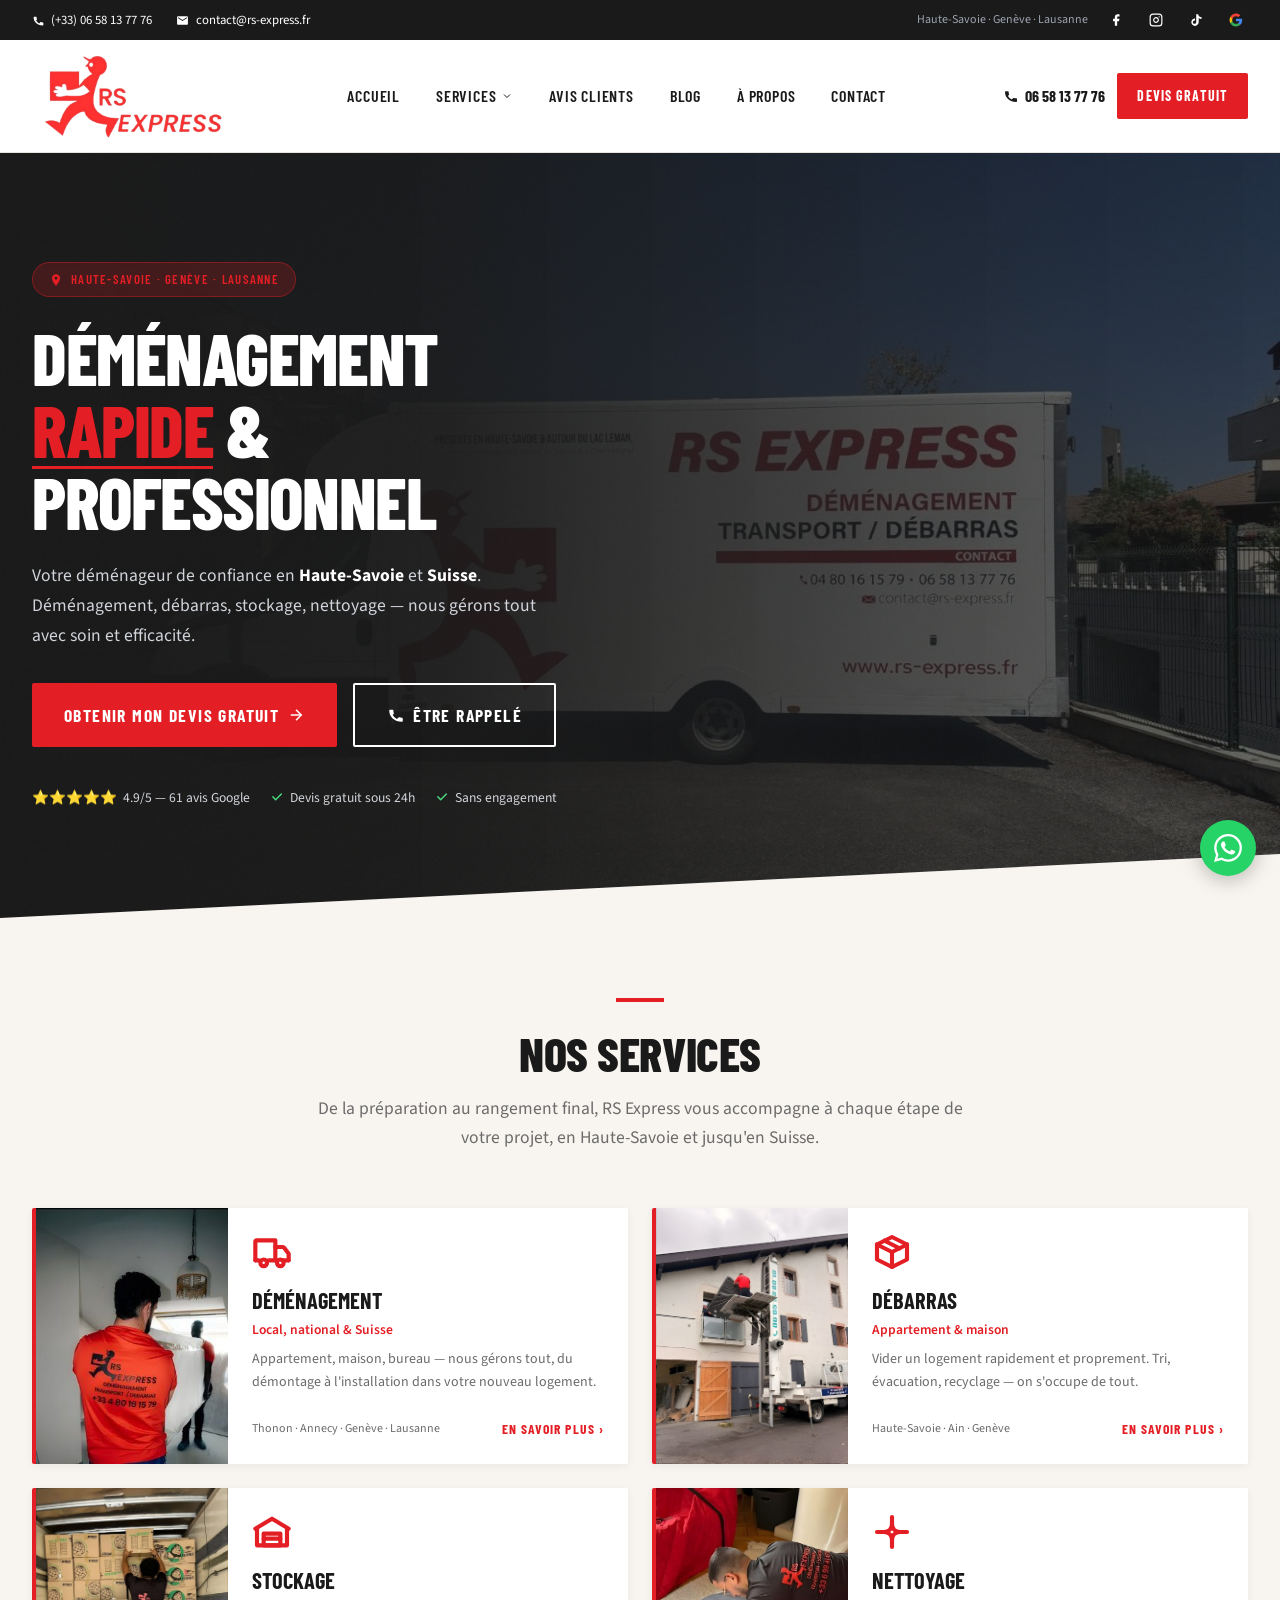
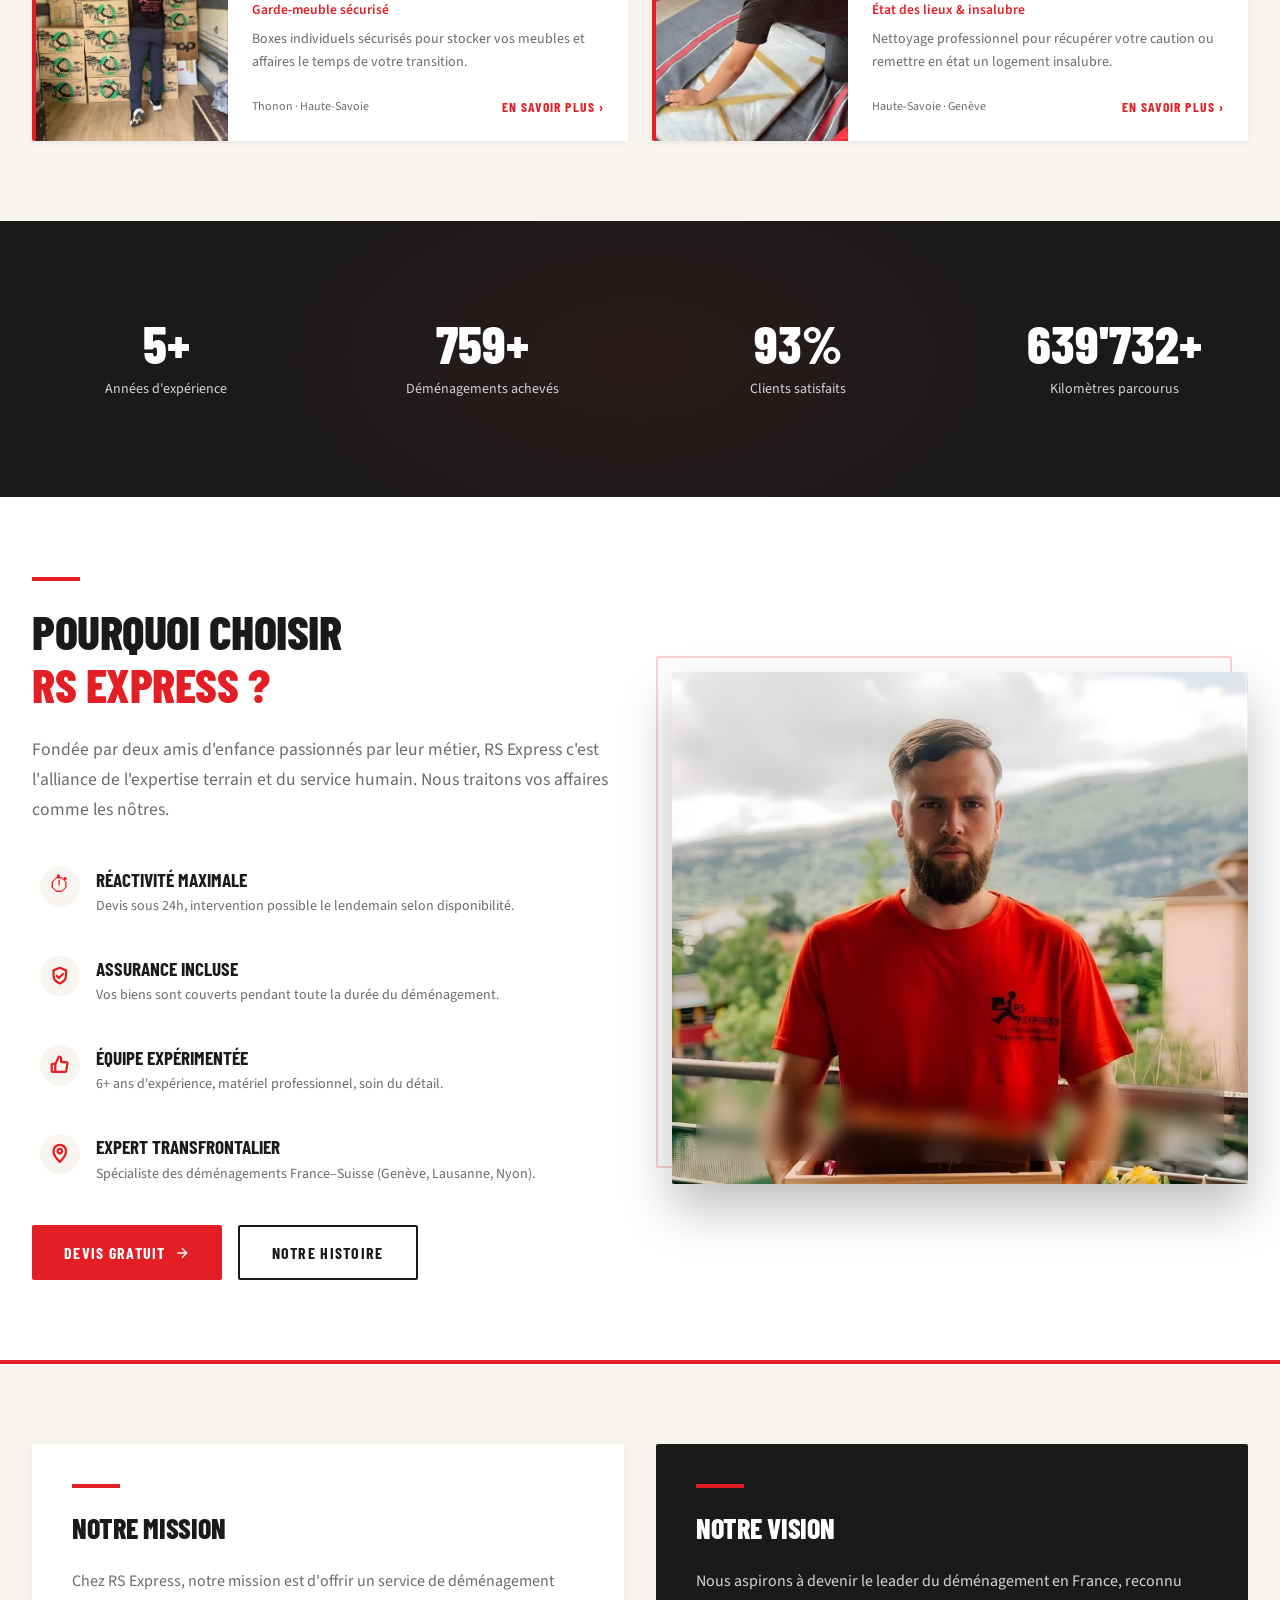
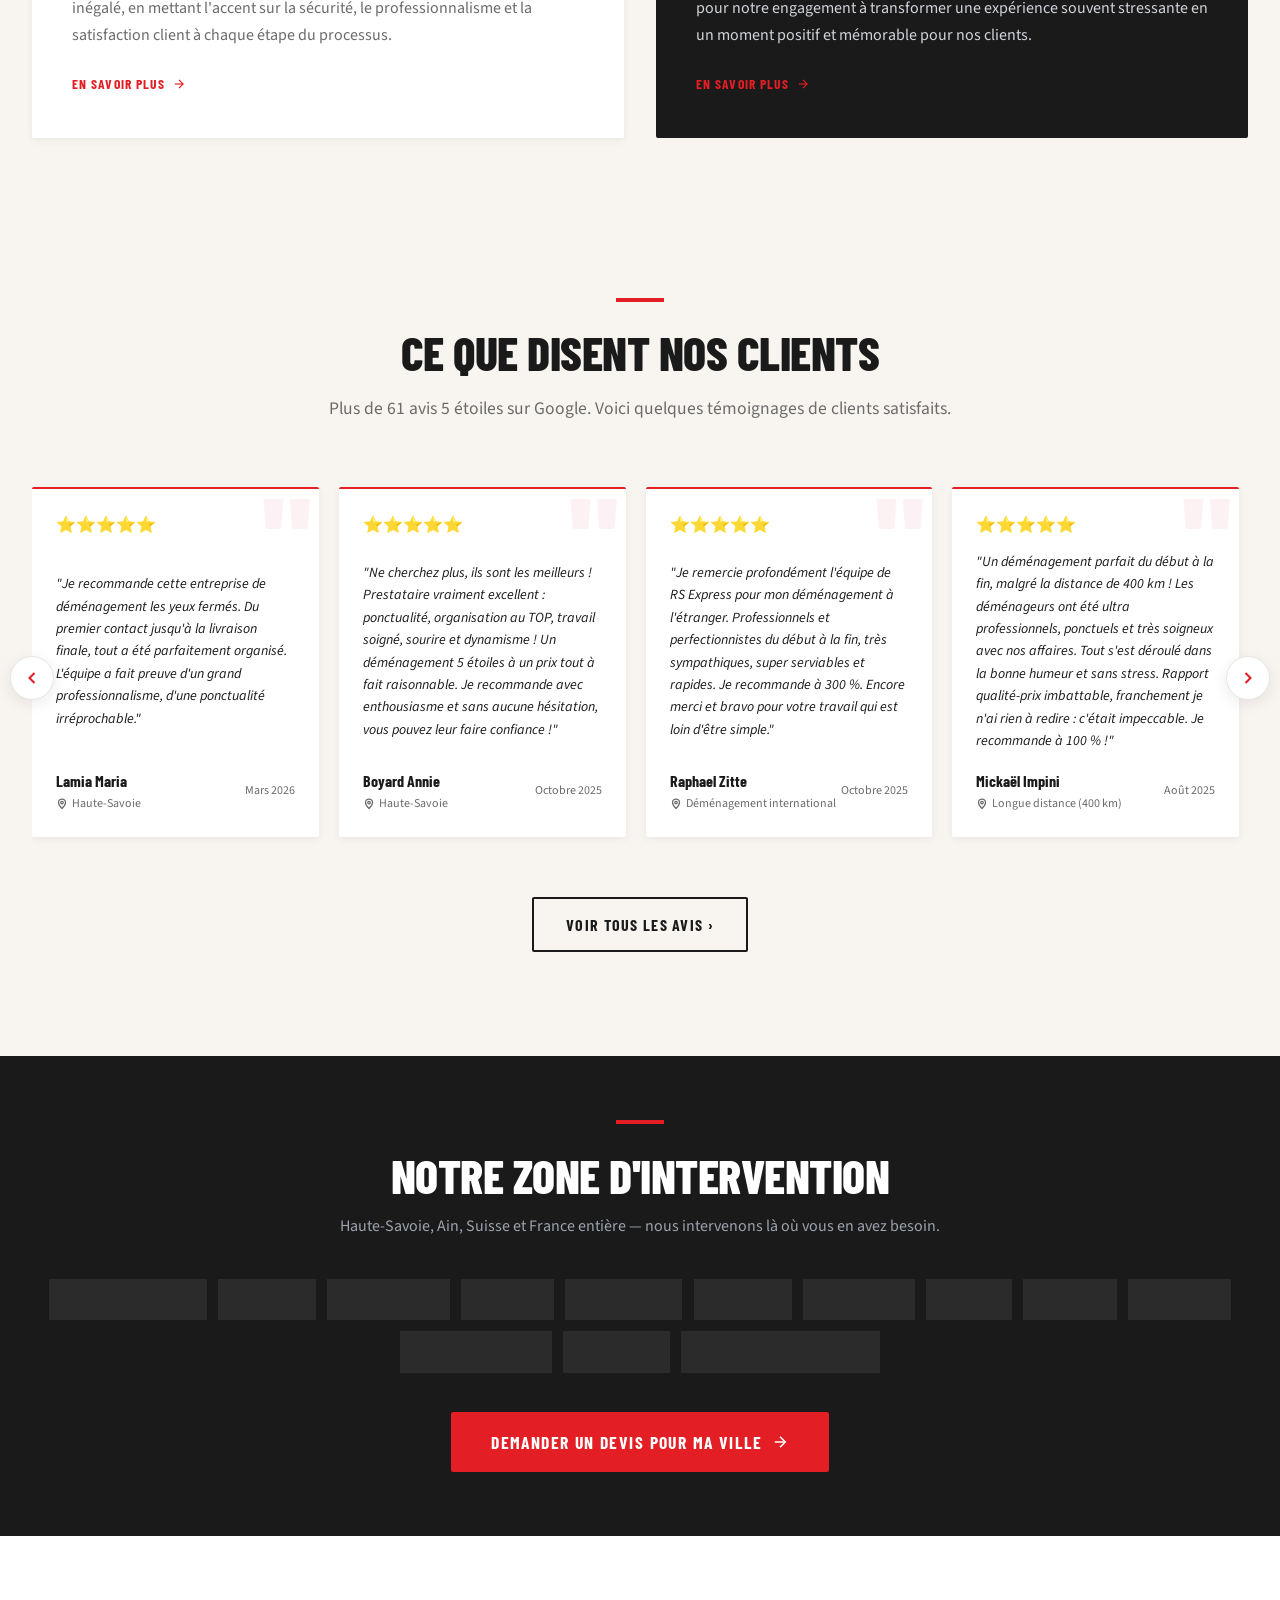
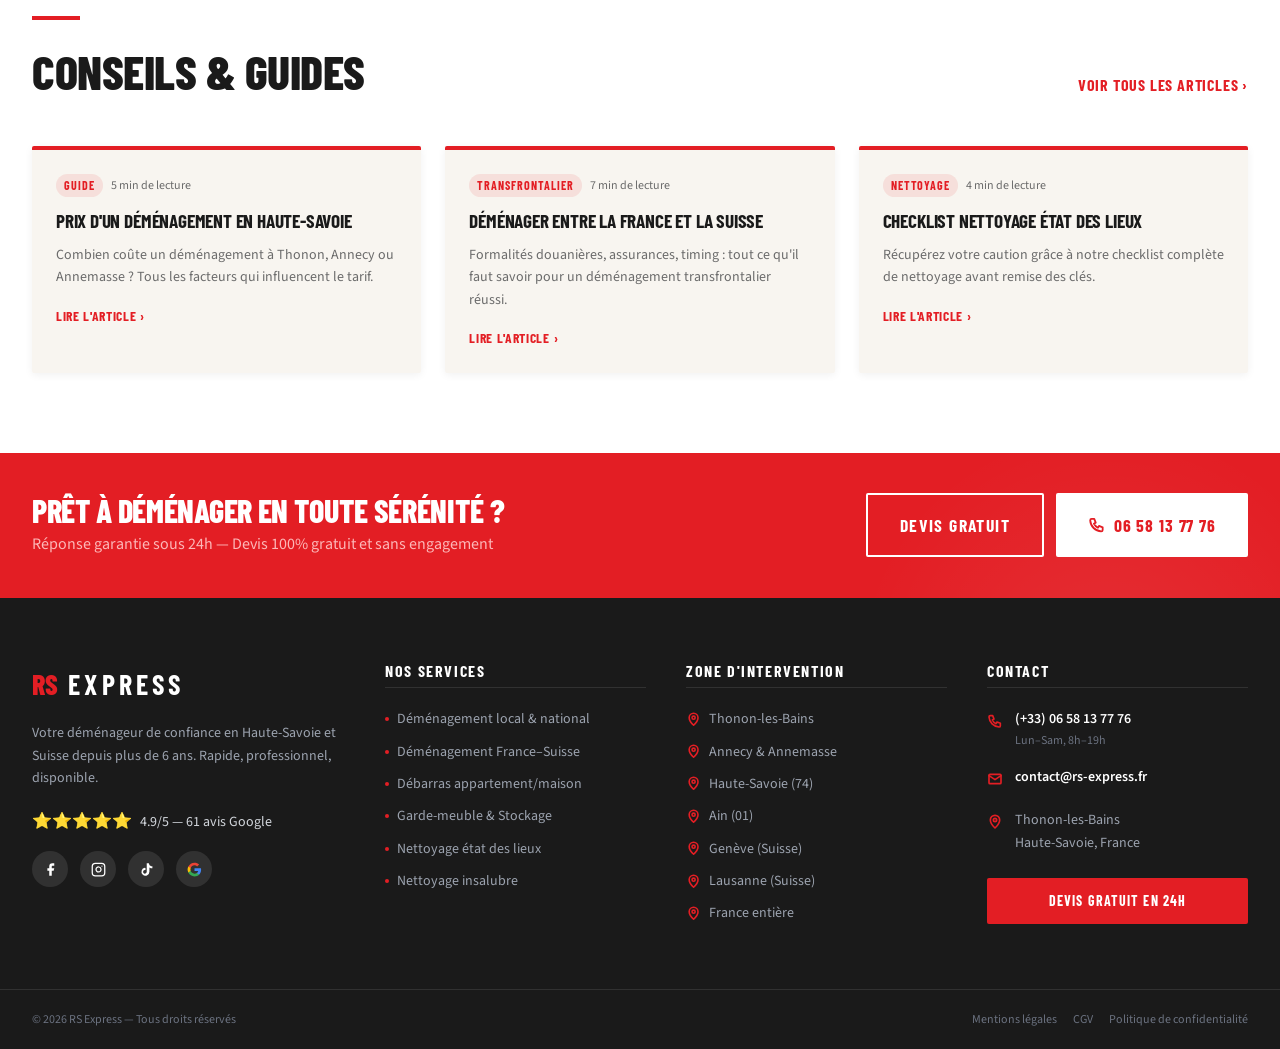
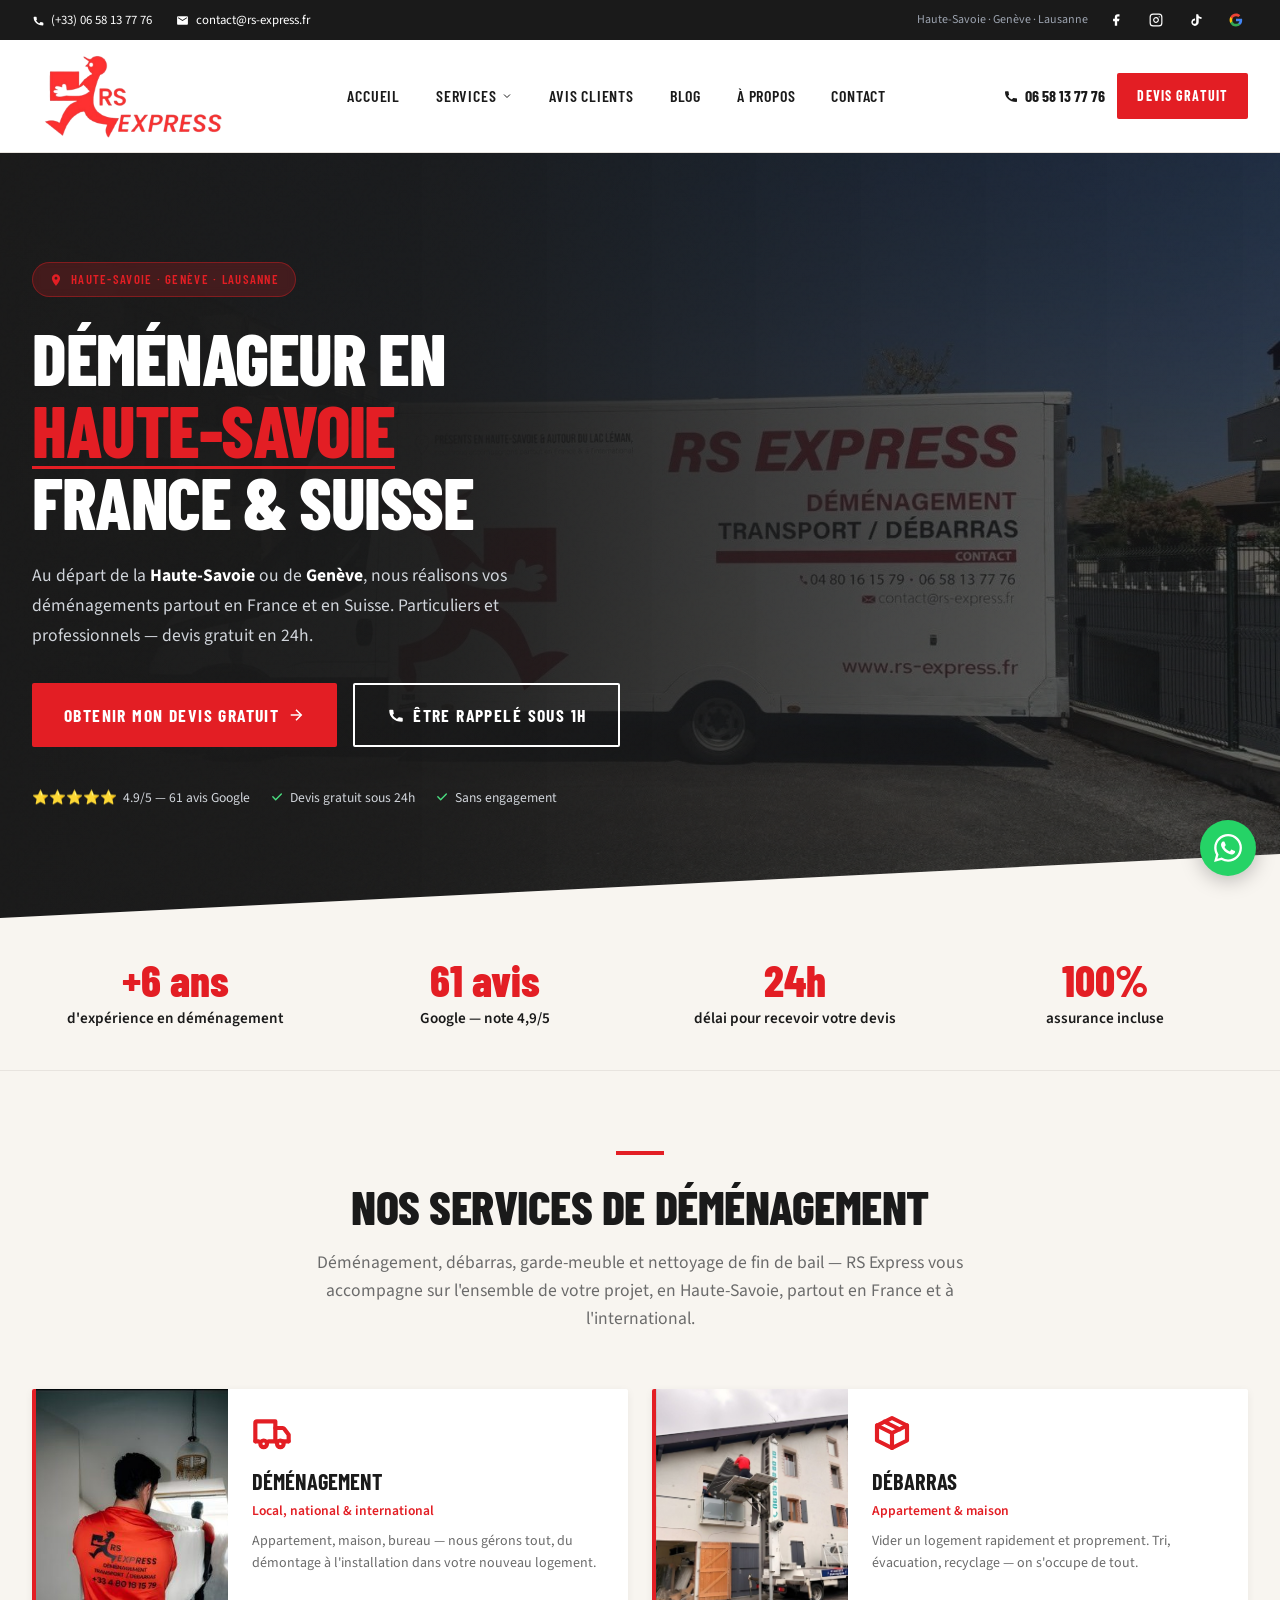
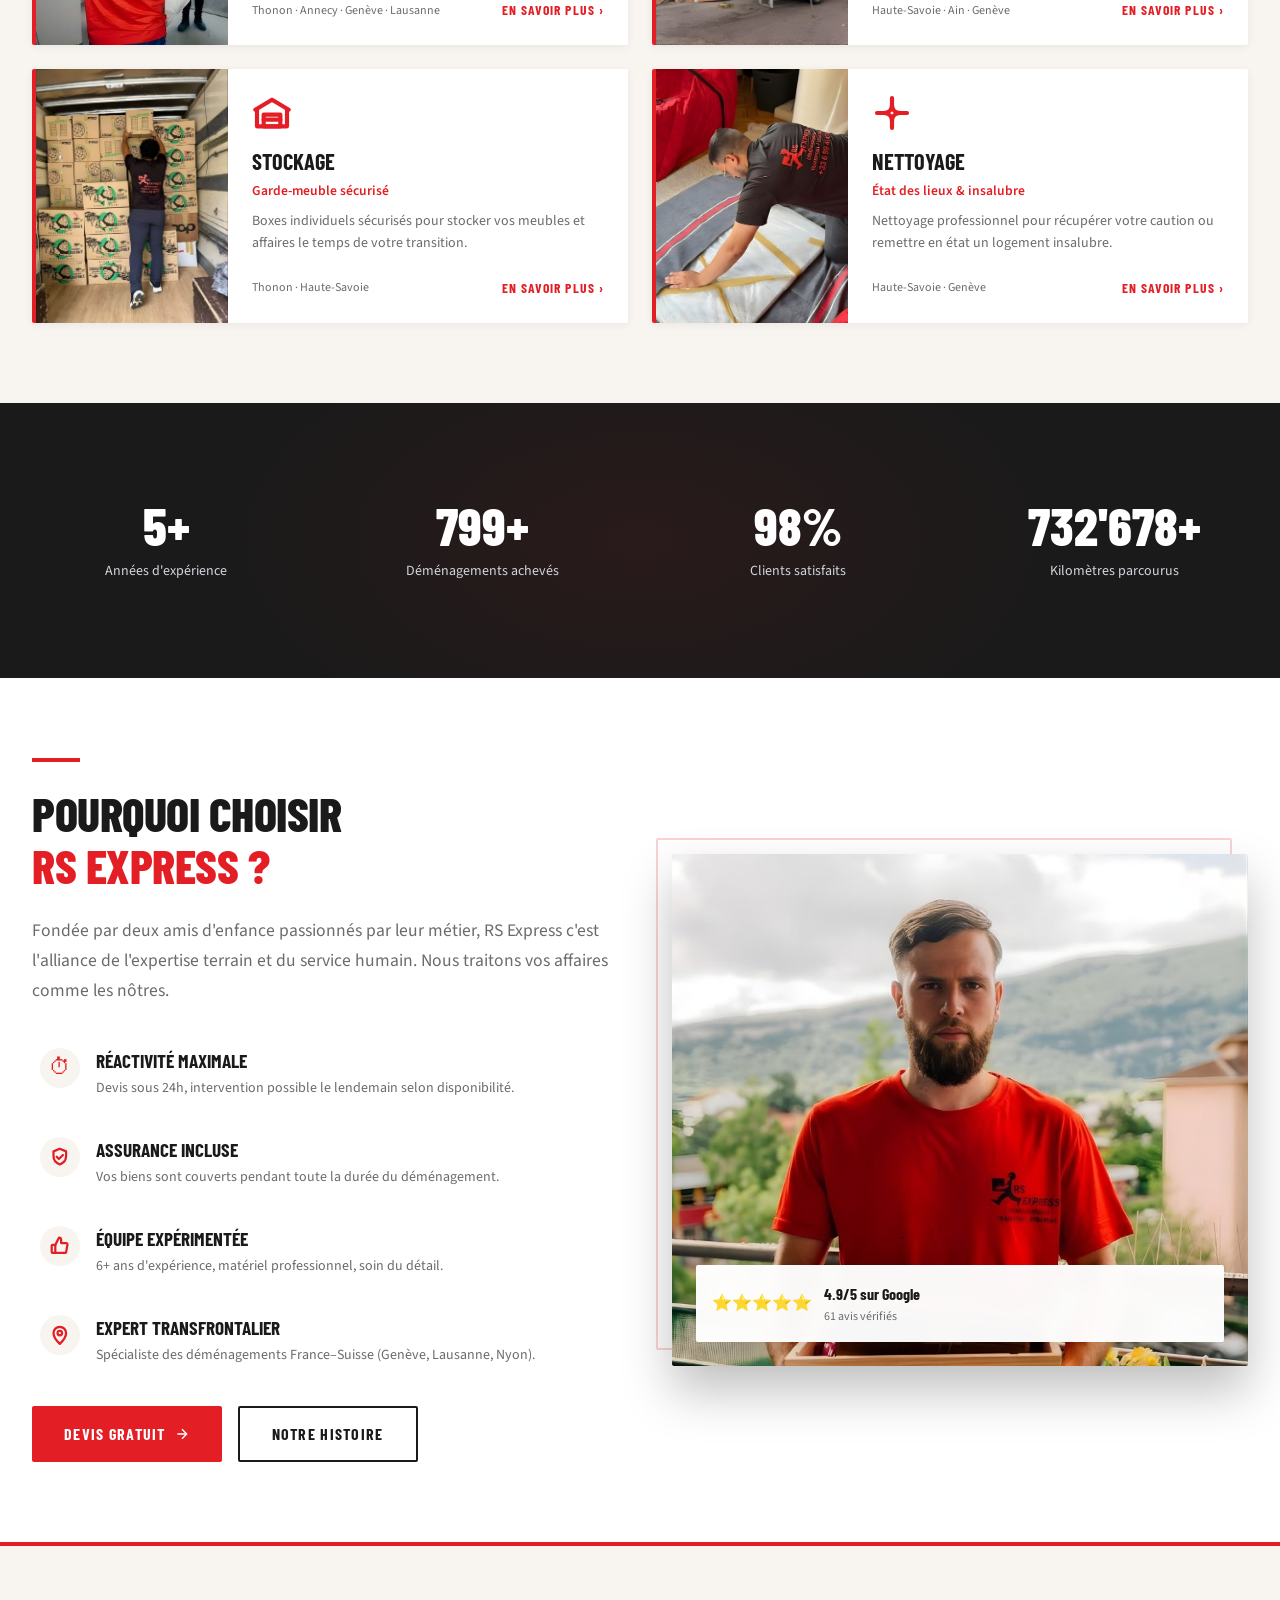
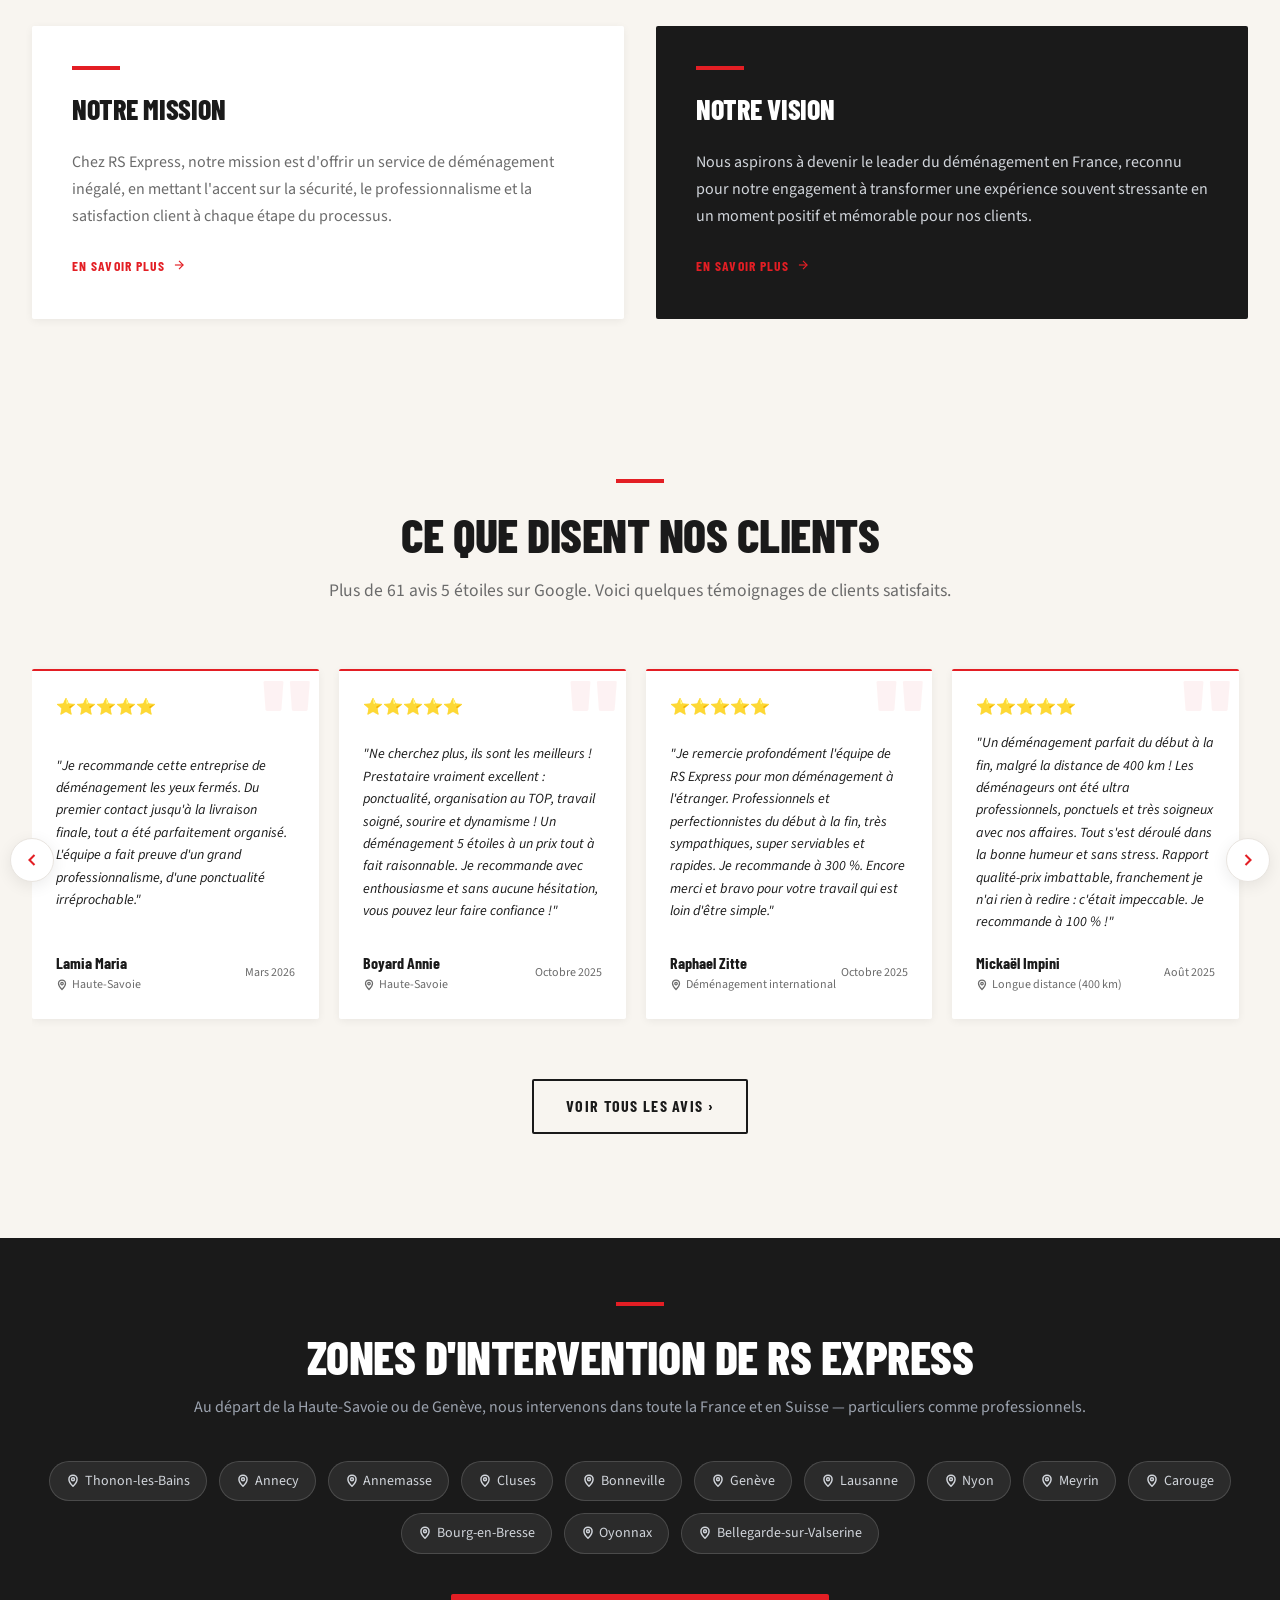
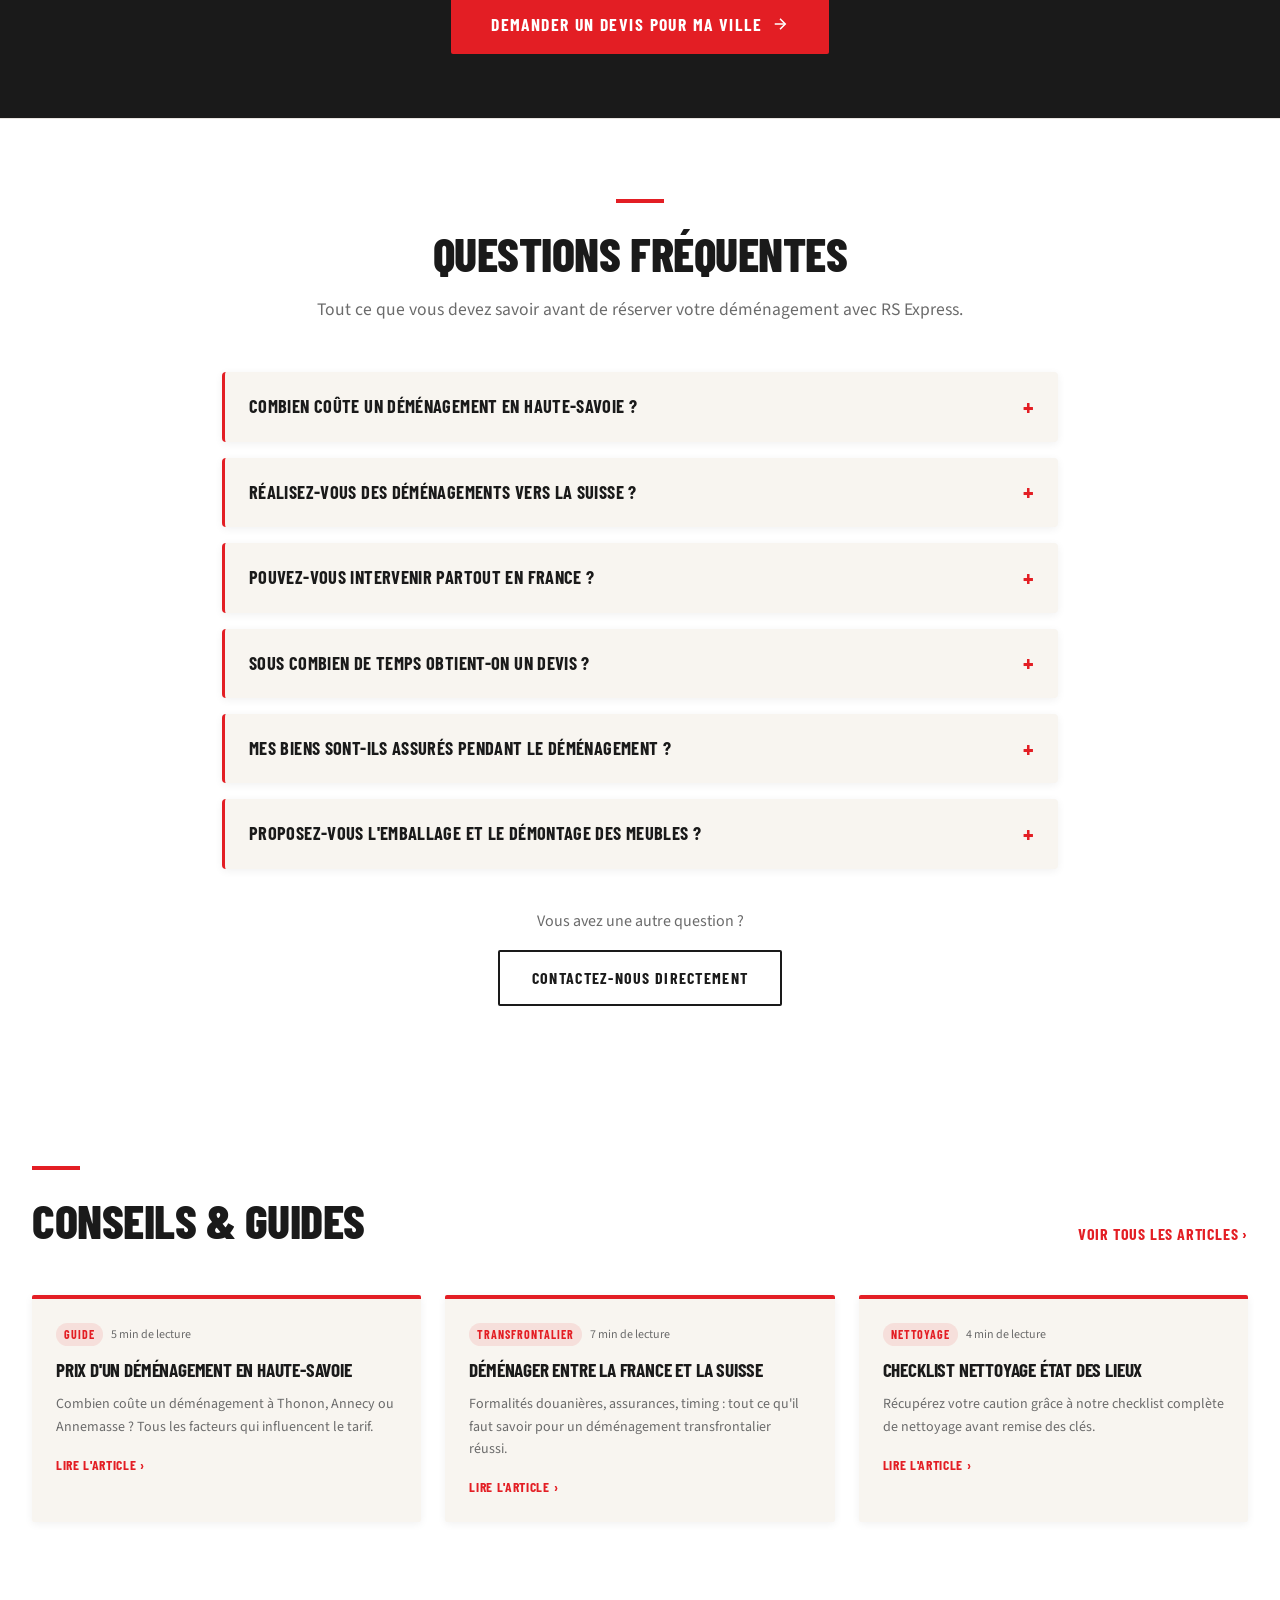
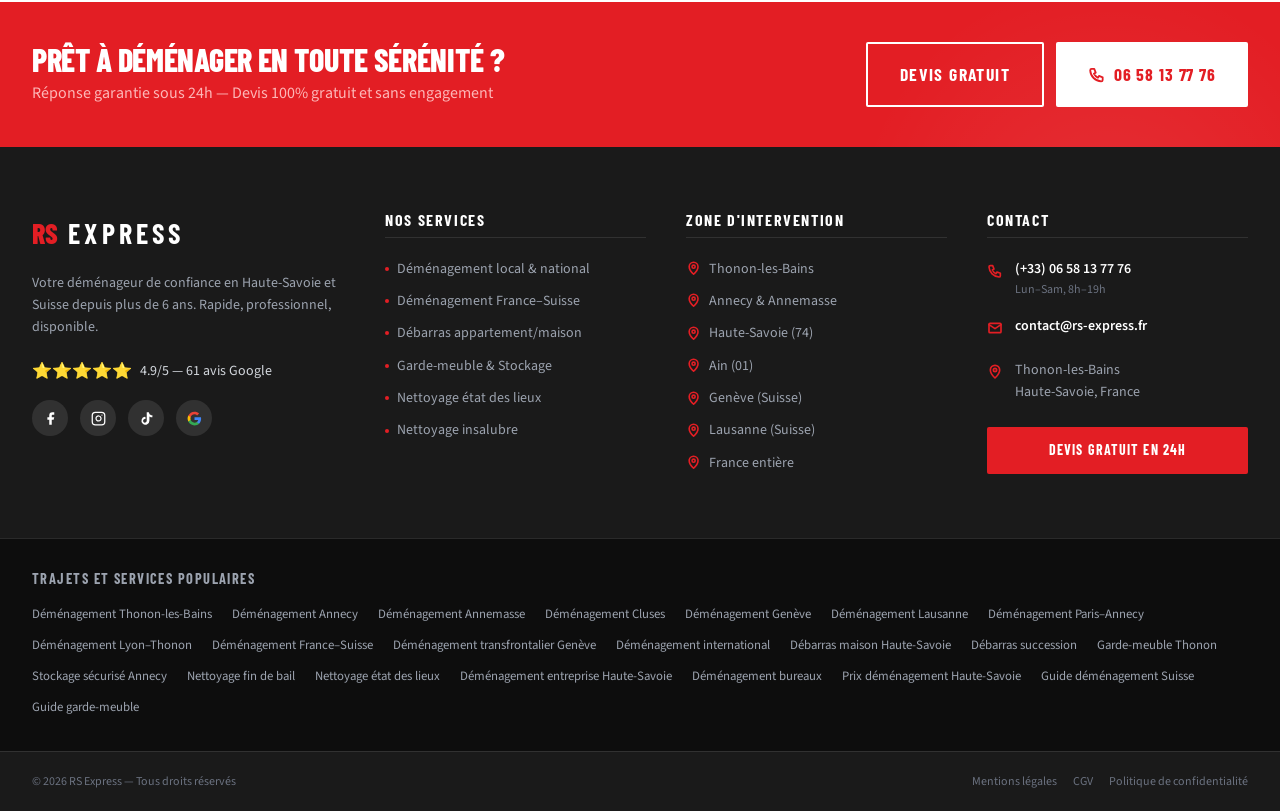
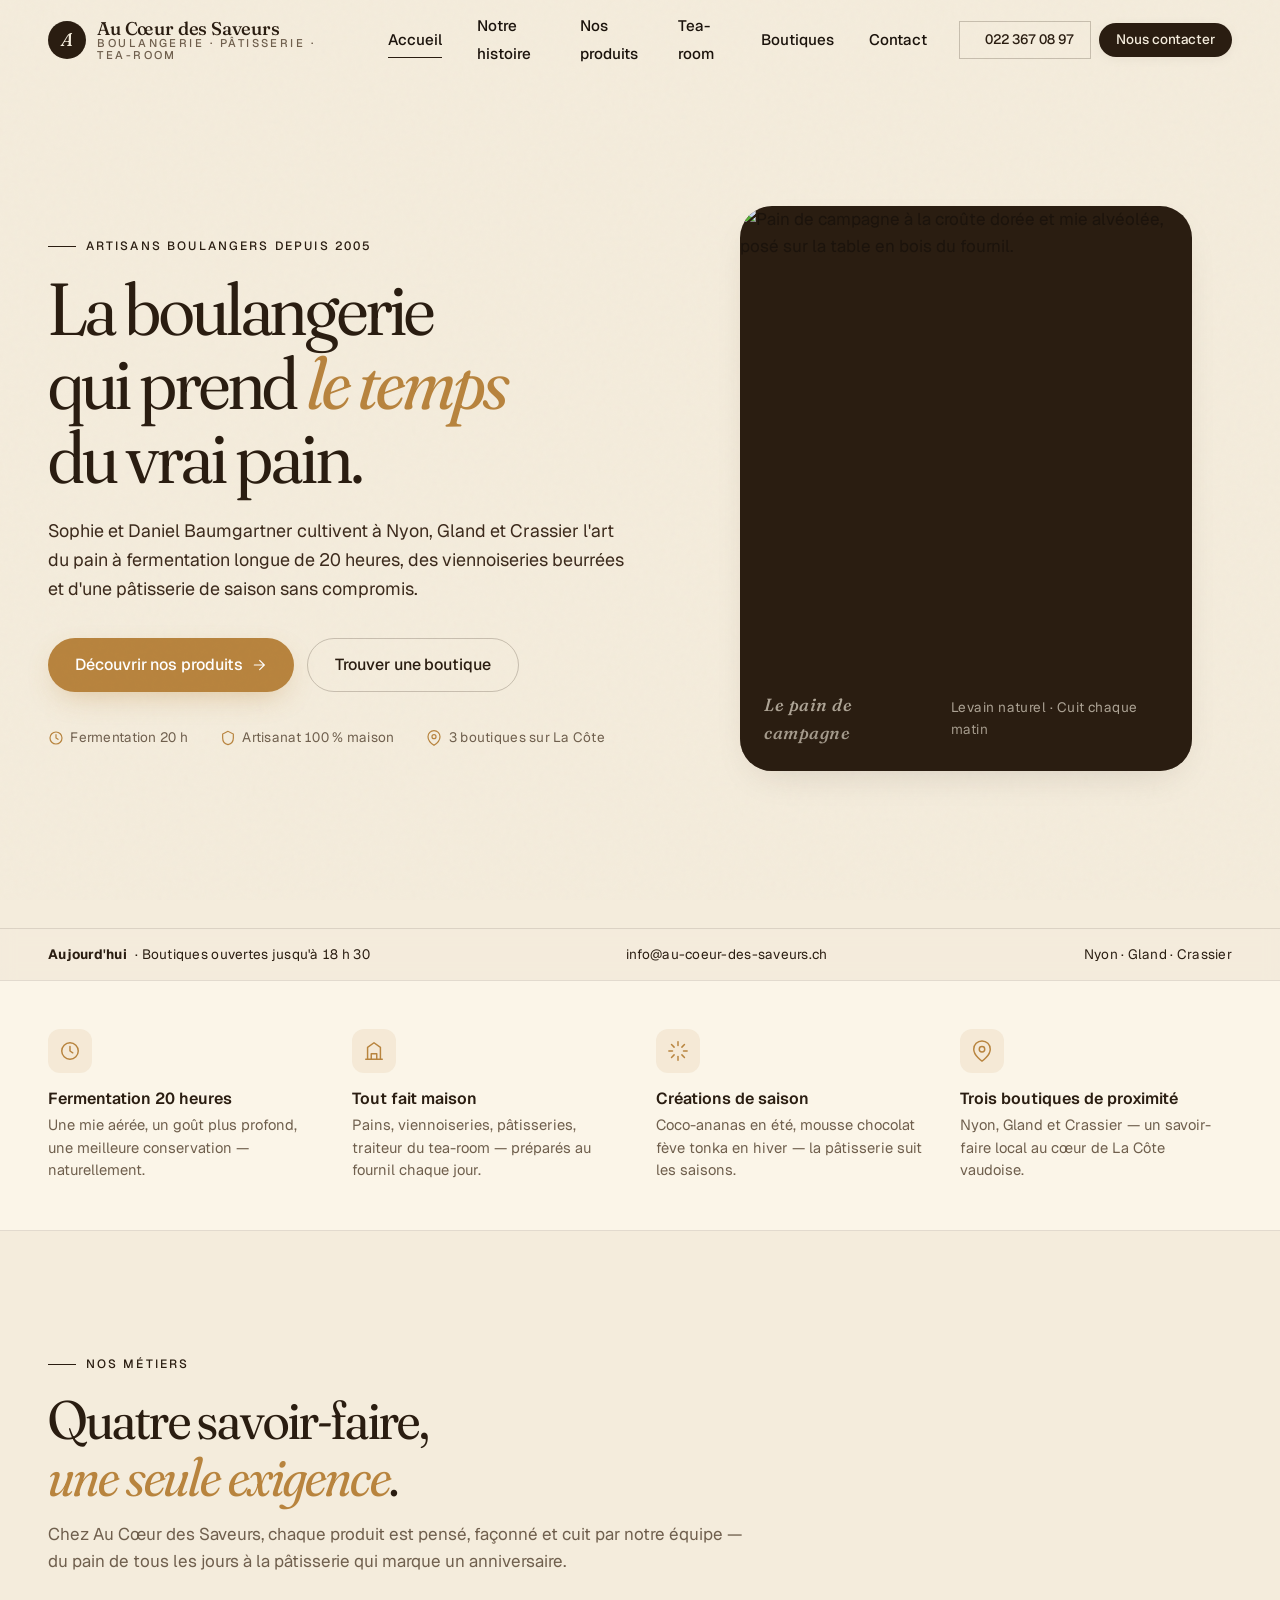
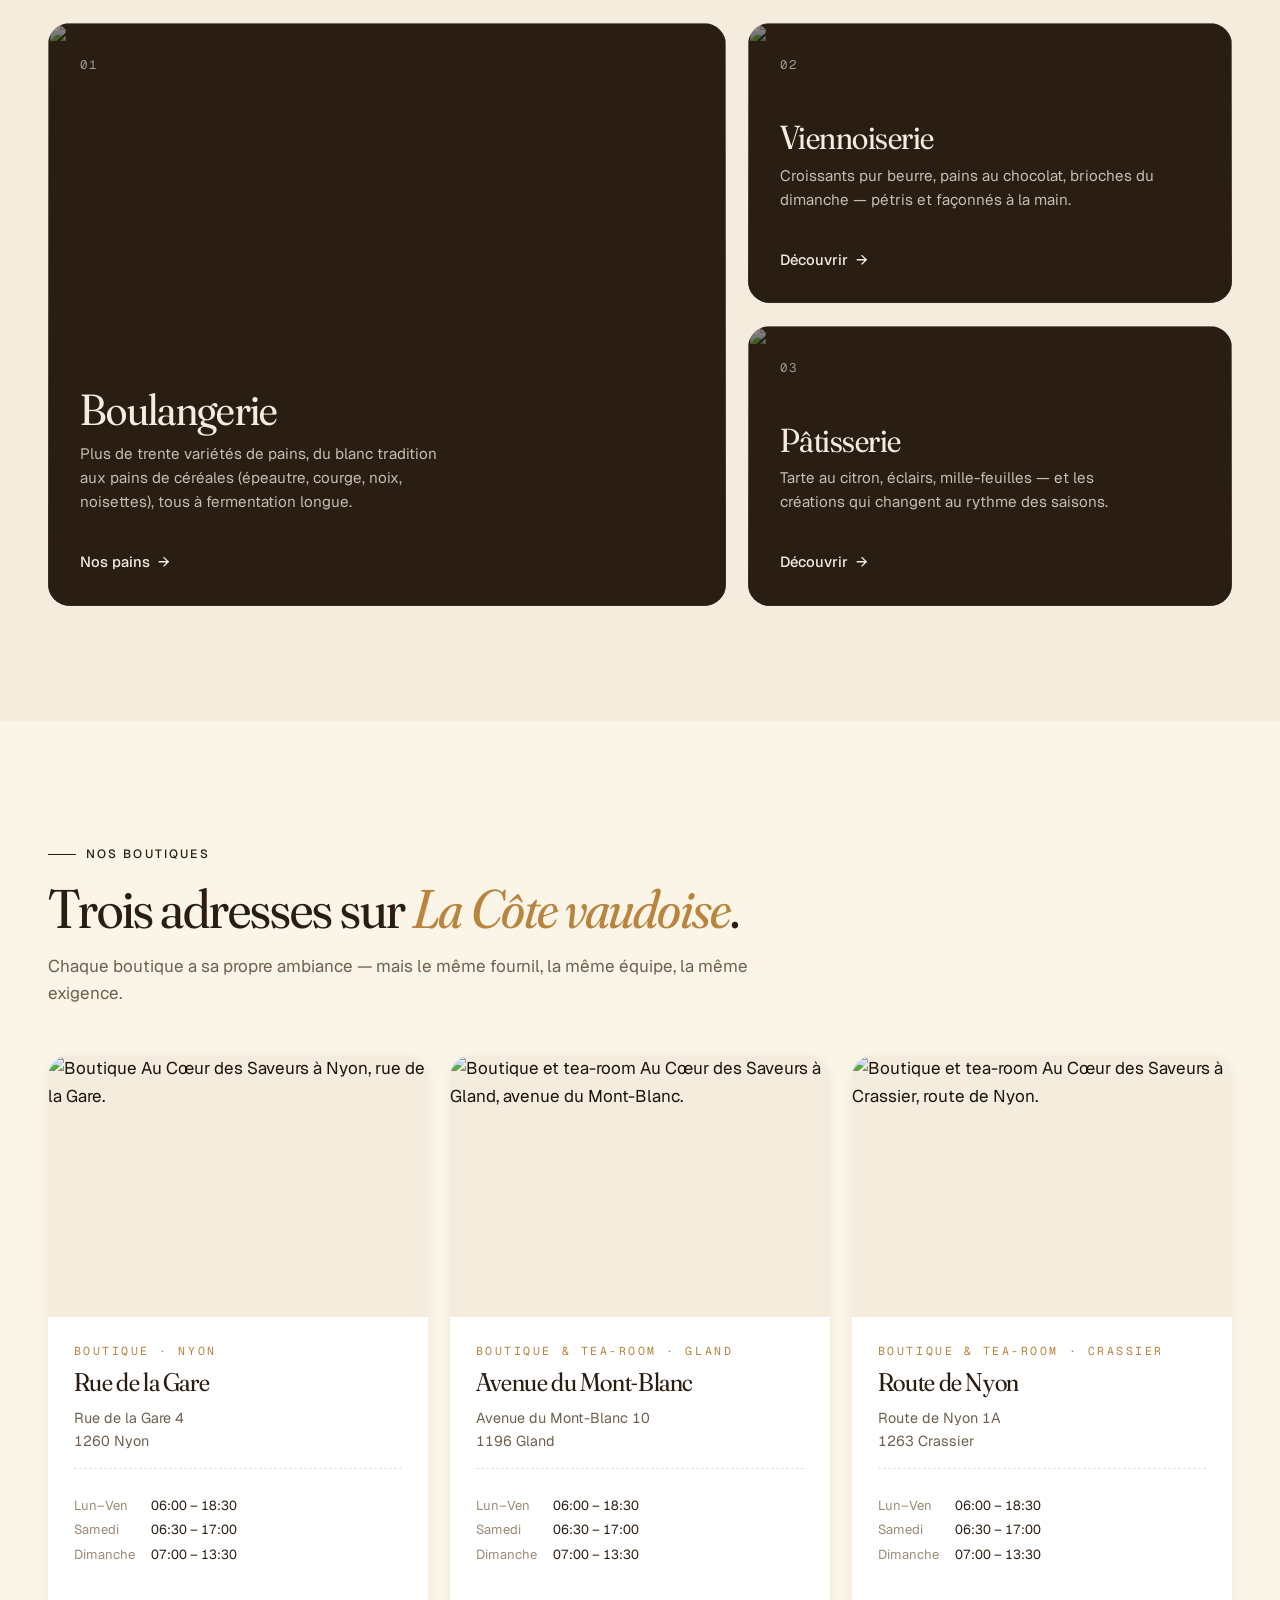
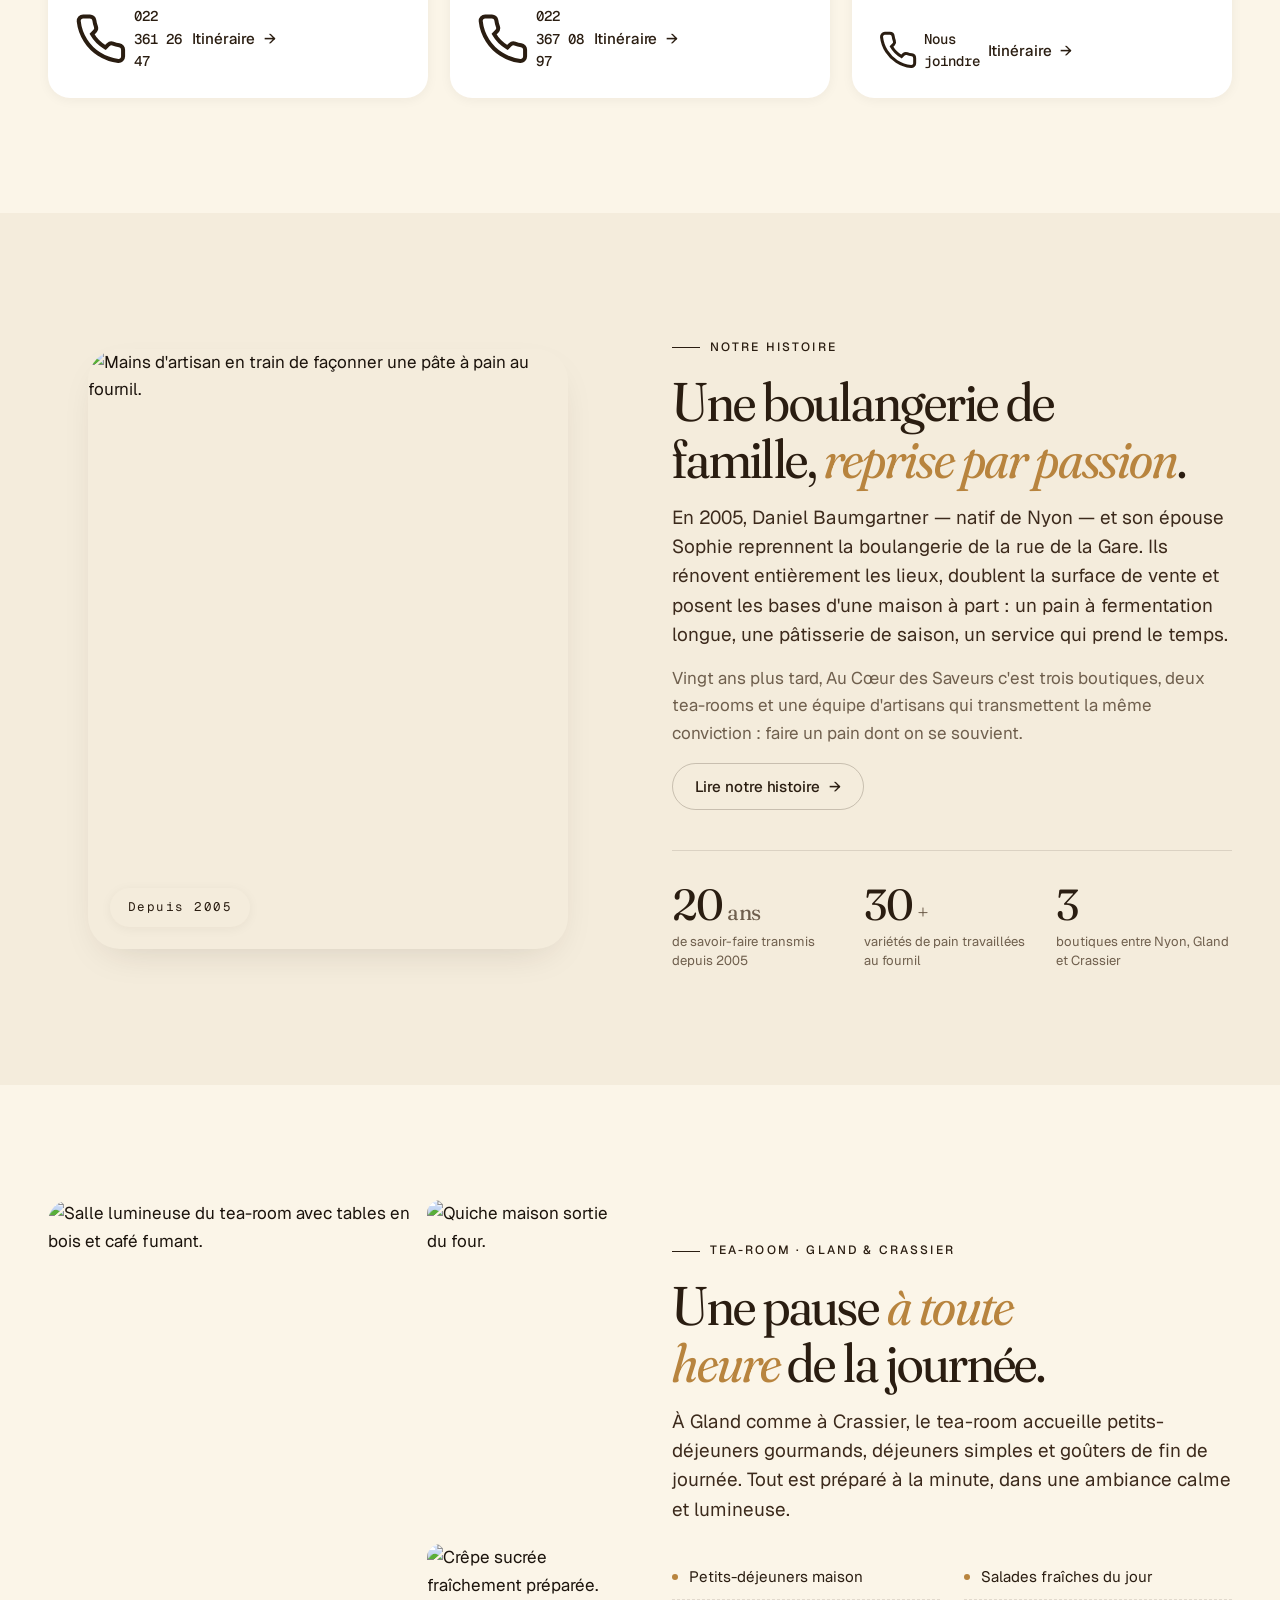
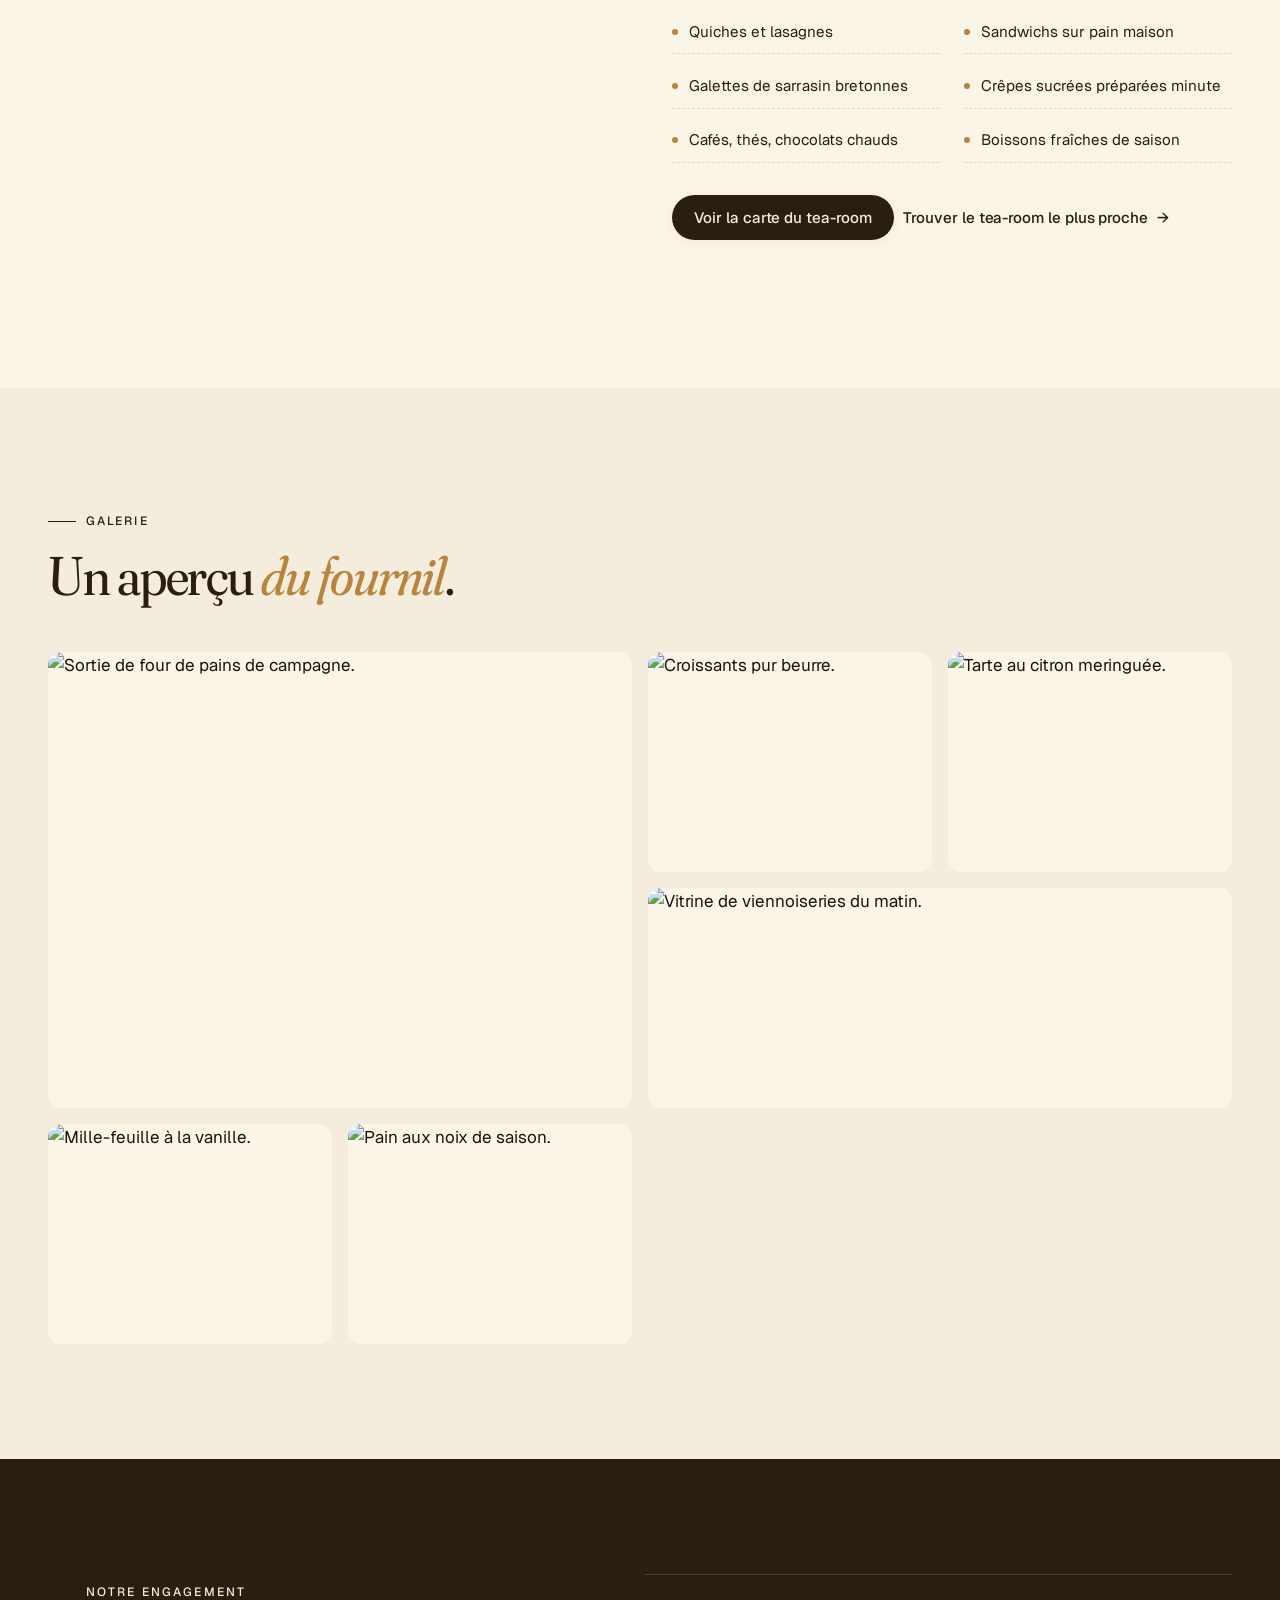
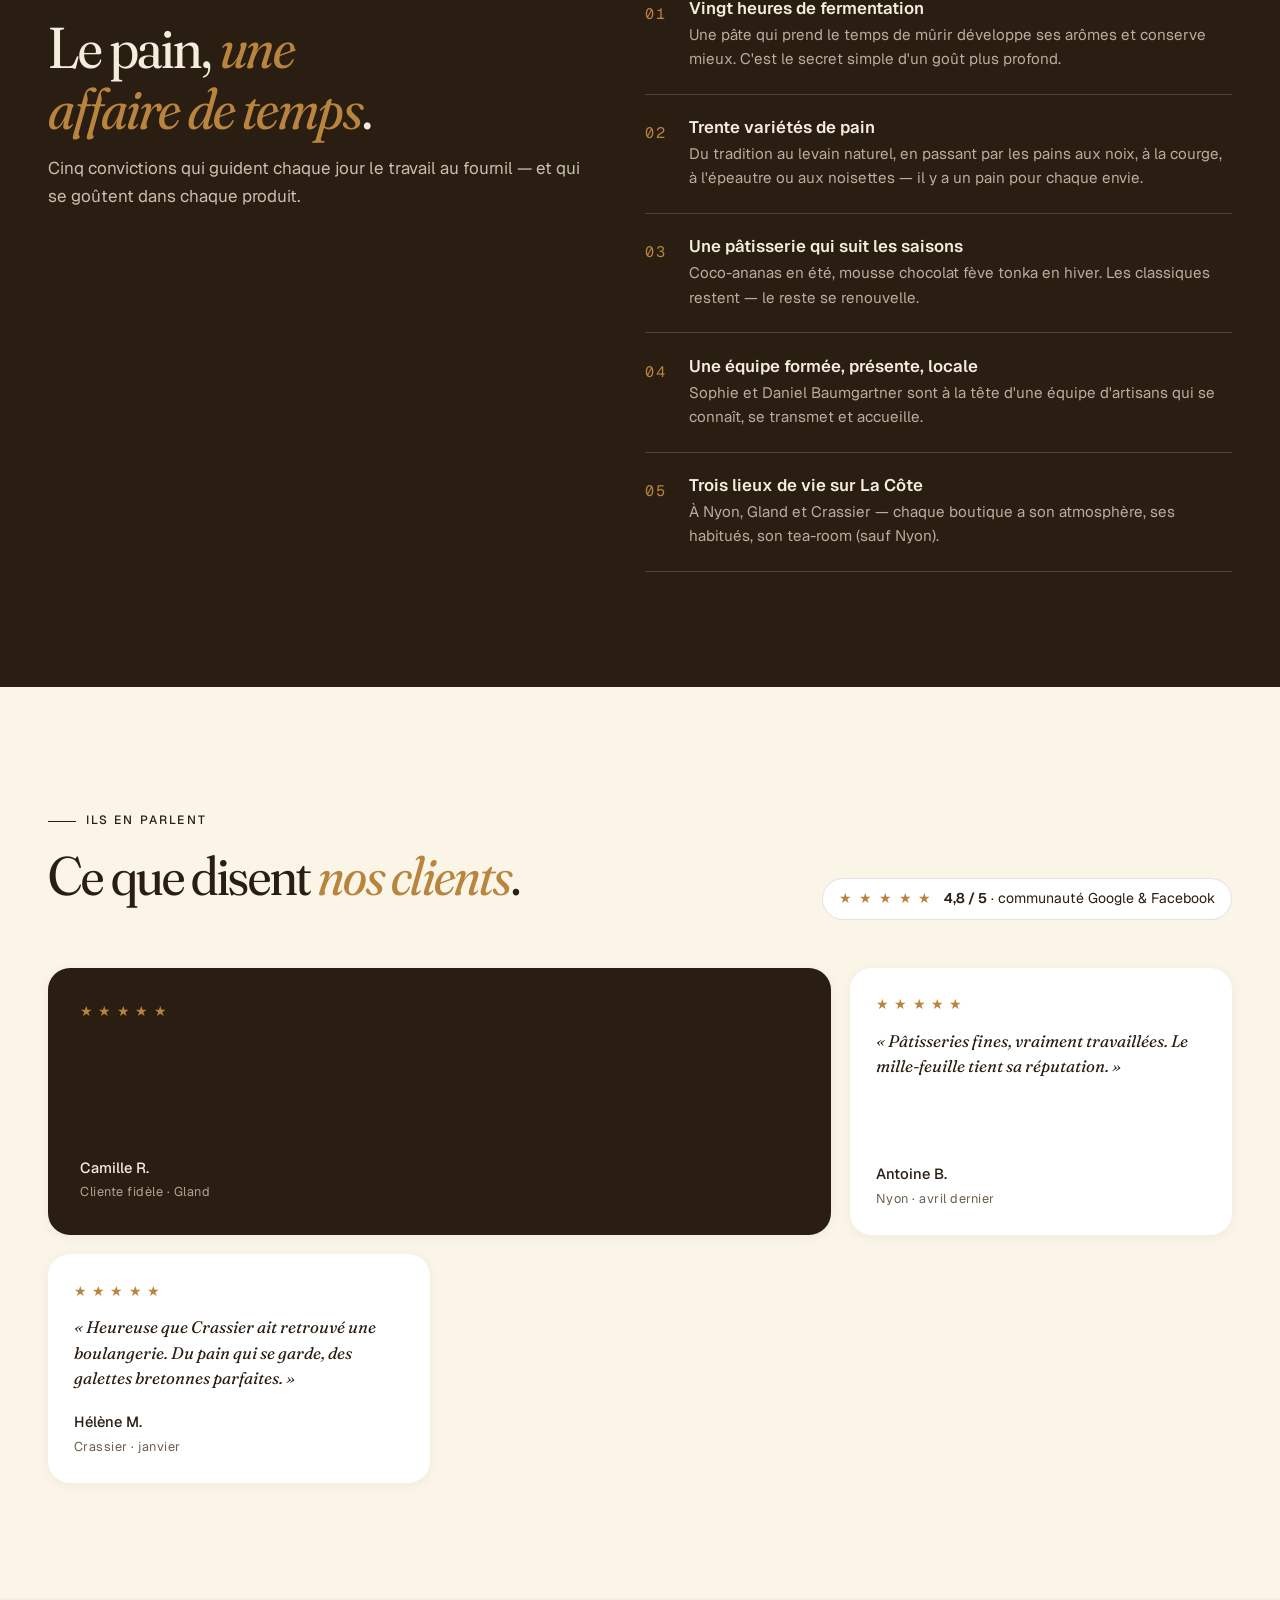
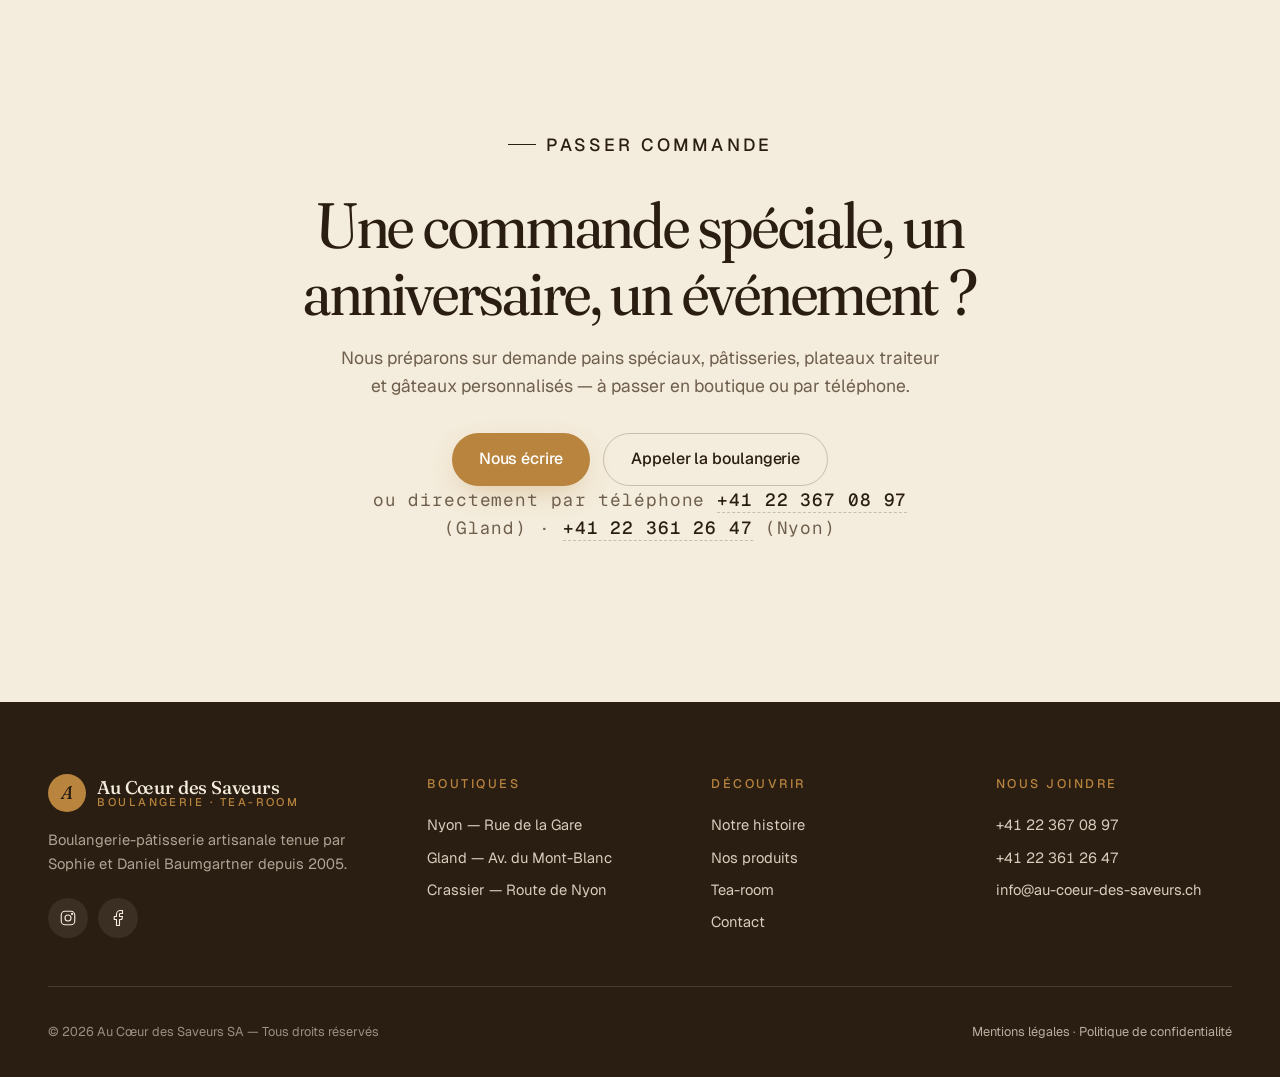
